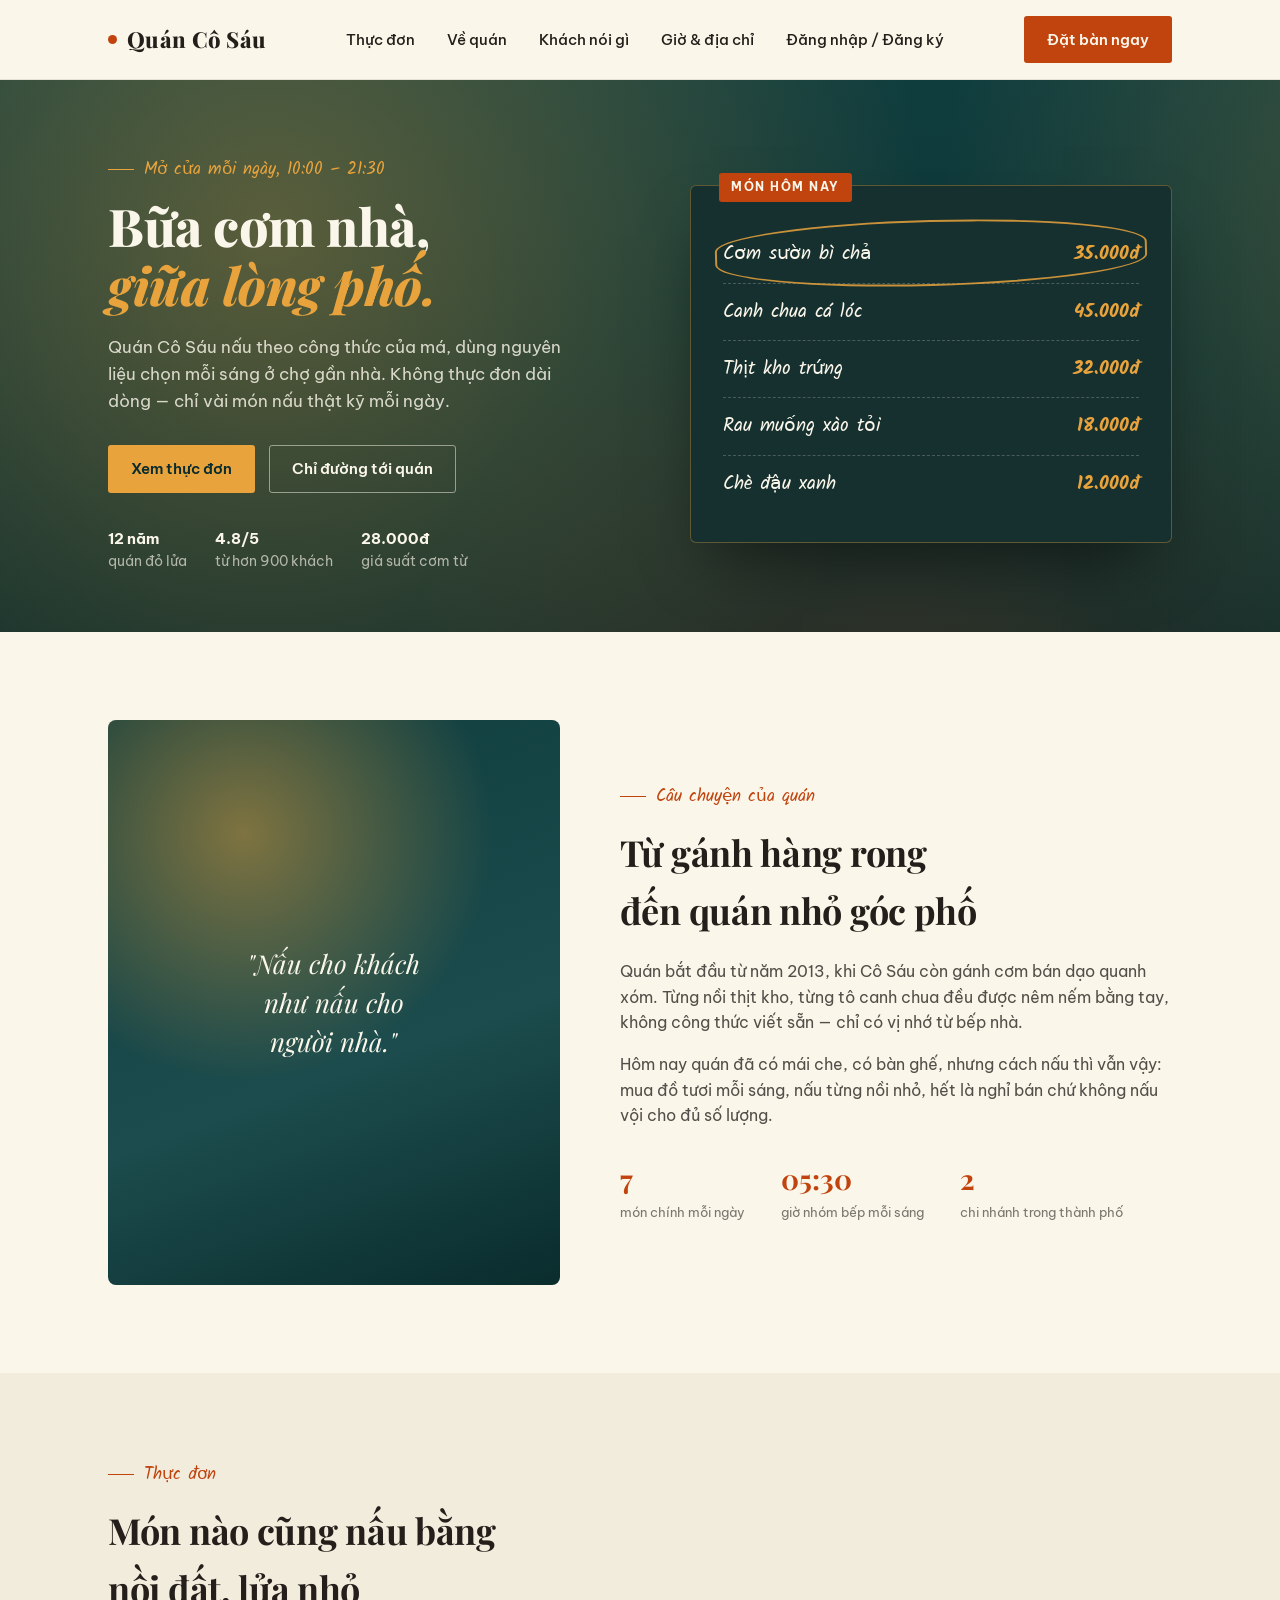
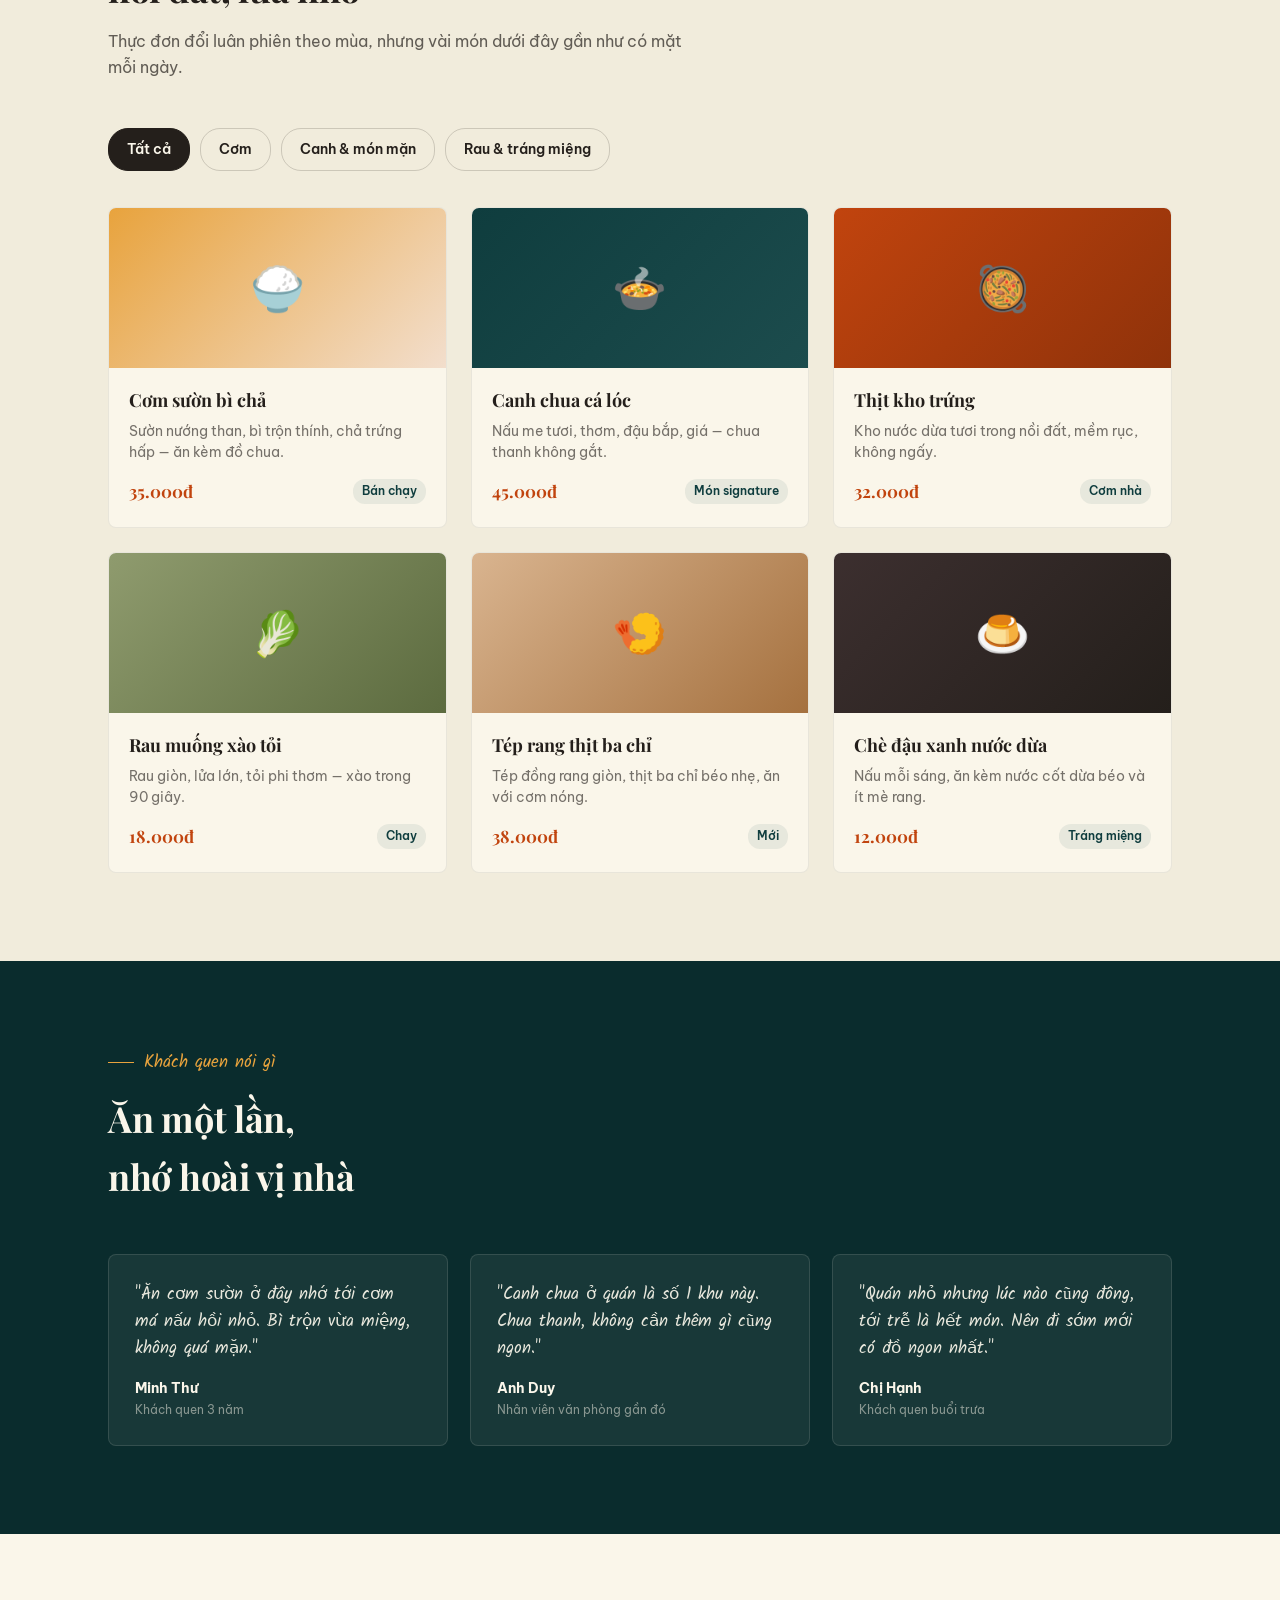
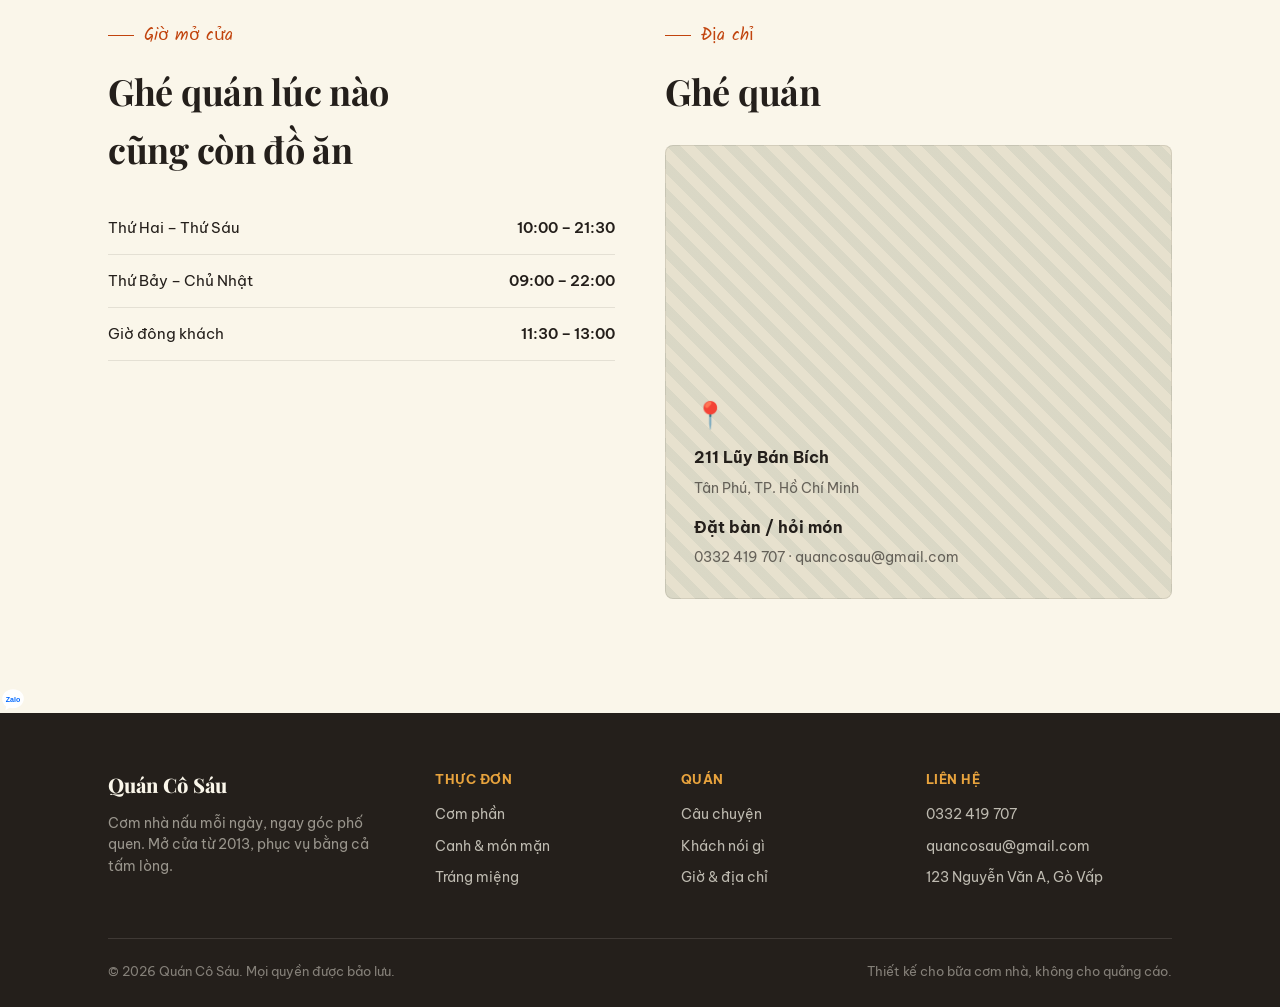
==== index.html @ fc7bc50a "Đổi số điện thoại thành liên kết Zalo" ====
<!DOCTYPE html>
<html lang="vi">
<head>
<meta charset="UTF-8">
<meta name="viewport" content="width=device-width, initial-scale=1.0">
<title>Quán Cô Sáu — Cơm nhà giữa lòng phố</title>
<link rel="preconnect" href="https://fonts.googleapis.com">
<link href="https://fonts.googleapis.com/css2?family=Be+Vietnam+Pro:wght@400;500;600;700&family=Playfair+Display:ital,wght@0,600;0,700;0,800;1,600&family=Kalam:wght@400;700&display=swap" rel="stylesheet">
<link rel="stylesheet" href="style.css">

</head>
<body>

<header>
  <nav class="nav">
    <div class="logo"><span class="dot"></span>Quán Cô Sáu</div>
    <div class="nav-links">
      <a href="#thuc-don">Thực đơn</a>
      <a href="#ve-chung-toi">Về quán</a>
      <a href="#danh-gia">Khách nói gì</a>
      <a href="#gio-mo-cua">Giờ &amp; địa chỉ</a>
      <a href="dang-nhap.html" id="nav-auth-link">Đăng nhập / Đăng ký</a>
      <a href="#" id="nav-logout-link" style="display:none; color:rgba(36,31,27,0.55); font-weight:500;">Đăng xuất</a>
    </div>
    <a href="https://zalo.me/0332419707" target="_blank" rel="noopener" class="btn btn-primary">Đặt bàn ngay</a>
    <button class="menu-toggle" id="menu-toggle" aria-label="Mở menu">☰</button>
  </nav>
</header>

<section class="hero">
  <div class="wrap">
    <div>
      <div class="eyebrow">Mở cửa mỗi ngày, 10:00 – 21:30</div>
      <h1>Bữa cơm nhà,<br><em>giữa lòng phố.</em></h1>
      <p class="lead">Quán Cô Sáu nấu theo công thức của má, dùng nguyên liệu chọn mỗi sáng ở chợ gần nhà. Không thực đơn dài dòng — chỉ vài món nấu thật kỹ mỗi ngày.</p>
      <div class="hero-ctas">
        <a href="#thuc-don" class="btn btn-primary">Xem thực đơn</a>
        <a href="#gio-mo-cua" class="btn btn-outline">Chỉ đường tới quán</a>
      </div>
      <div class="hero-meta">
        <div><strong>12 năm</strong>quán đỏ lửa</div>
        <div><strong>4.8/5</strong>từ hơn 900 khách</div>
        <div><strong>28.000đ</strong>giá suất cơm từ</div>
      </div>
    </div>

    <div class="board">
      <ul>
        <li class="circled"><span>Cơm sườn bì chả</span><span class="price">35.000đ</span></li>
        <li><span>Canh chua cá lóc</span><span class="price">45.000đ</span></li>
        <li><span>Thịt kho trứng</span><span class="price">32.000đ</span></li>
        <li><span>Rau muống xào tỏi</span><span class="price">18.000đ</span></li>
        <li><span>Chè đậu xanh</span><span class="price">12.000đ</span></li>
      </ul>
    </div>
  </div>
</section>

<section class="about" id="ve-chung-toi">
  <div class="wrap">
    <div class="about-visual">
      <span>"Nấu cho khách<br>như nấu cho<br>người nhà."</span>
    </div>
    <div class="about-copy">
      <div class="section-head" style="margin-bottom:20px;">
        <div class="eyebrow">Câu chuyện của quán</div>
        <h2>Từ gánh hàng rong<br>đến quán nhỏ góc phố</h2>
      </div>
      <p>Quán bắt đầu từ năm 2013, khi Cô Sáu còn gánh cơm bán dạo quanh xóm. Từng nồi thịt kho, từng tô canh chua đều được nêm nếm bằng tay, không công thức viết sẵn — chỉ có vị nhớ từ bếp nhà.</p>
      <p>Hôm nay quán đã có mái che, có bàn ghế, nhưng cách nấu thì vẫn vậy: mua đồ tươi mỗi sáng, nấu từng nồi nhỏ, hết là nghỉ bán chứ không nấu vội cho đủ số lượng.</p>
      <div class="stat-row">
        <div><strong>7</strong>món chính mỗi ngày</div>
        <div><strong>05:30</strong>giờ nhóm bếp mỗi sáng</div>
        <div><strong>2</strong>chi nhánh trong thành phố</div>
      </div>
    </div>
  </div>
</section>

<section class="menu-section" id="thuc-don">
  <div class="wrap">
    <div class="section-head">
      <div class="eyebrow">Thực đơn</div>
      <h2>Món nào cũng nấu bằng<br>nồi đất, lửa nhỏ</h2>
      <p>Thực đơn đổi luân phiên theo mùa, nhưng vài món dưới đây gần như có mặt mỗi ngày.</p>
    </div>
    <div class="tabs">
      <span class="tab active">Tất cả</span>
      <span class="tab">Cơm</span>
      <span class="tab">Canh &amp; món mặn</span>
      <span class="tab">Rau &amp; tráng miệng</span>
    </div>
    <div class="dish-grid">
      <div class="dish-card">
        <div class="dish-img c1">🍚</div>
        <div class="dish-body">
          <h3>Cơm sườn bì chả</h3>
          <p>Sườn nướng than, bì trộn thính, chả trứng hấp — ăn kèm đồ chua.</p>
          <div class="dish-foot"><span class="price">35.000đ</span><span class="tag">Bán chạy</span></div>
        </div>
      </div>
      <div class="dish-card">
        <div class="dish-img c2">🍲</div>
        <div class="dish-body">
          <h3>Canh chua cá lóc</h3>
          <p>Nấu me tươi, thơm, đậu bắp, giá — chua thanh không gắt.</p>
          <div class="dish-foot"><span class="price">45.000đ</span><span class="tag">Món signature</span></div>
        </div>
      </div>
      <div class="dish-card">
        <div class="dish-img c3">🥘</div>
        <div class="dish-body">
          <h3>Thịt kho trứng</h3>
          <p>Kho nước dừa tươi trong nồi đất, mềm rục, không ngấy.</p>
          <div class="dish-foot"><span class="price">32.000đ</span><span class="tag">Cơm nhà</span></div>
        </div>
      </div>
      <div class="dish-card">
        <div class="dish-img c4">🥬</div>
        <div class="dish-body">
          <h3>Rau muống xào tỏi</h3>
          <p>Rau giòn, lửa lớn, tỏi phi thơm — xào trong 90 giây.</p>
          <div class="dish-foot"><span class="price">18.000đ</span><span class="tag">Chay</span></div>
        </div>
      </div>
      <div class="dish-card">
        <div class="dish-img c5">🍤</div>
        <div class="dish-body">
          <h3>Tép rang thịt ba chỉ</h3>
          <p>Tép đồng rang giòn, thịt ba chỉ béo nhẹ, ăn với cơm nóng.</p>
          <div class="dish-foot"><span class="price">38.000đ</span><span class="tag">Mới</span></div>
        </div>
      </div>
      <div class="dish-card">
        <div class="dish-img c6">🍮</div>
        <div class="dish-body">
          <h3>Chè đậu xanh nước dừa</h3>
          <p>Nấu mỗi sáng, ăn kèm nước cốt dừa béo và ít mè rang.</p>
          <div class="dish-foot"><span class="price">12.000đ</span><span class="tag">Tráng miệng</span></div>
        </div>
      </div>
    </div>
  </div>
</section>

<section class="testi" id="danh-gia">
  <div class="wrap">
    <div class="section-head">
      <div class="eyebrow">Khách quen nói gì</div>
      <h2>Ăn một lần,<br>nhớ hoài vị nhà</h2>
    </div>
    <div class="testi-grid">
      <div class="testi-card">
        <p class="quote">"Ăn cơm sườn ở đây nhớ tới cơm má nấu hồi nhỏ. Bì trộn vừa miệng, không quá mặn."</p>
        <div class="testi-name">Minh Thư</div>
        <div class="testi-role">Khách quen 3 năm</div>
      </div>
      <div class="testi-card">
        <p class="quote">"Canh chua ở quán là số 1 khu này. Chua thanh, không cần thêm gì cũng ngon."</p>
        <div class="testi-name">Anh Duy</div>
        <div class="testi-role">Nhân viên văn phòng gần đó</div>
      </div>
      <div class="testi-card">
        <p class="quote">"Quán nhỏ nhưng lúc nào cũng đông, tới trễ là hết món. Nên đi sớm mới có đồ ngon nhất."</p>
        <div class="testi-name">Chị Hạnh</div>
        <div class="testi-role">Khách quen buổi trưa</div>
      </div>
    </div>
  </div>
</section>

<section class="hours" id="gio-mo-cua">
  <div class="wrap">
    <div>
      <div class="section-head" style="margin-bottom:24px;">
        <div class="eyebrow">Giờ mở cửa</div>
        <h2>Ghé quán lúc nào<br>cũng còn đồ ăn</h2>
      </div>
      <ul class="hours-list">
        <li><span>Thứ Hai – Thứ Sáu</span><strong>10:00 – 21:30</strong></li>
        <li><span>Thứ Bảy – Chủ Nhật</span><strong>09:00 – 22:00</strong></li>
        <li><span>Giờ đông khách</span><strong>11:30 – 13:00</strong></li>
      </ul>
    </div>
    <div>
      <div class="section-head" style="margin-bottom:24px;">
        <div class="eyebrow">Địa chỉ</div>
        <h2>Ghé quán</h2>
      </div>
      <div class="map-box map-embed">
        <iframe
          src="https://www.google.com/maps?q=211%20L%C5%A9y%20B%C3%A1n%20B%C3%ADch%2C%20T%C3%A2n%20Ph%C3%BA%2C%20TP.HCM&output=embed"
          width="100%" height="220" style="border:0; border-radius:8px 8px 0 0;"
          allowfullscreen="" loading="lazy" referrerpolicy="no-referrer-when-downgrade"
          title="Bản đồ vị trí quán"></iframe>
        <div class="map-info">
          <div class="pin">📍</div>
          <strong>211 Lũy Bán Bích</strong>
          <span>Tân Phú, TP. Hồ Chí Minh</span>
          <br>
          <strong style="margin-top:14px;">Đặt bàn / hỏi món</strong>
          <span><a href="https://zalo.me/0332419707" target="_blank" rel="noopener" style="color:inherit;">0332 419 707</a> · quancosau@gmail.com</span>
        </div>
      </div>
    </div>
  </div>
</section>

<!-- Nút liên hệ nhanh qua Zalo -->
<a href="https://zalo.me/0332419707" target="_blank" rel="noopener" class="zalo-float" aria-label="Nhắn tin qua Zalo">
  <svg viewBox="0 0 48 48" width="26" height="26" fill="none" xmlns="http://www.w3.org/2000/svg">
    <path d="M24 4C12.95 4 4 12.06 4 22c0 5.6 2.87 10.6 7.36 13.9-.24 1.9-1 4.9-1.3 6.1-.06.24.2.44.42.32 2.3-1.24 5.7-3.24 7.06-4.08 2.05.5 4.2.76 6.46.76 11.05 0 20-8.06 20-18S35.05 4 24 4z" fill="#ffffff"/>
    <text x="24" y="27" font-family="Arial, sans-serif" font-size="13" font-weight="700" fill="#0068FF" text-anchor="middle">Zalo</text>
  </svg>
</a>

<footer>
  <div class="wrap">
    <div class="foot-grid">
      <div>
        <div class="foot-logo">Quán Cô Sáu</div>
        <p>Cơm nhà nấu mỗi ngày, ngay góc phố quen. Mở cửa từ 2013, phục vụ bằng cả tấm lòng.</p>
      </div>
      <div class="foot-col">
        <h4>Thực đơn</h4>
        <a href="#thuc-don">Cơm phần</a>
        <a href="#thuc-don">Canh &amp; món mặn</a>
        <a href="#thuc-don">Tráng miệng</a>
      </div>
      <div class="foot-col">
        <h4>Quán</h4>
        <a href="#ve-chung-toi">Câu chuyện</a>
        <a href="#danh-gia">Khách nói gì</a>
        <a href="#gio-mo-cua">Giờ &amp; địa chỉ</a>
      </div>
      <div class="foot-col">
        <h4>Liên hệ</h4>
        <a href="https://zalo.me/0332419707" target="_blank" rel="noopener">0332 419 707</a>
        <a href="mailto:quancosau@gmail.com">quancosau@gmail.com</a>
        <a href="#">123 Nguyễn Văn A, Gò Vấp</a>
      </div>
    </div>
    <div class="foot-bottom">
      <span>© 2026 Quán Cô Sáu. Mọi quyền được bảo lưu.</span>
      <span>Thiết kế cho bữa cơm nhà, không cho quảng cáo.</span>
    </div>
  </div>
</footer>

<script>
  // Nếu đã "đăng nhập" (lưu tạm trong trình duyệt), hiện tên tài khoản + dòng đăng xuất riêng
  (function(){
    const authLink = document.getElementById('nav-auth-link');
    const logoutLink = document.getElementById('nav-logout-link');
    if(!authLink || !logoutLink) return;
    const saved = localStorage.getItem('quanCoSauUser');
    if(saved){
      try{
        const user = JSON.parse(saved);
        if(user && user.name){
          authLink.textContent = 'Xin chào, ' + user.name;
          authLink.removeAttribute('href');
          authLink.style.color = 'var(--chili)';
          authLink.style.fontWeight = '700';
          authLink.style.cursor = 'default';

          logoutLink.style.display = 'inline';
          logoutLink.addEventListener('click', function(e){
            e.preventDefault();
            localStorage.removeItem('quanCoSauUser');
            window.location.reload();
          });
        }
      }catch(err){}
    }
  })();

  // ---------- Hiệu ứng xuất hiện mượt khi cuộn trang ----------
  (function(){
    const targets = document.querySelectorAll(
      '.section-head, .dish-card, .testi-card, .about-visual, .about-copy, .board, .map-box, .hours-list, .stat-row'
    );
    targets.forEach(el => el.classList.add('reveal'));

    const observer = new IntersectionObserver((entries)=>{
      entries.forEach(entry=>{
        if(entry.isIntersecting){
          entry.target.classList.add('is-visible');
          observer.unobserve(entry.target);
        }
      });
    }, { threshold: 0.15, rootMargin: '0px 0px -40px 0px' });

    targets.forEach(el => observer.observe(el));
  })();

  // ---------- Thanh menu đổ bóng khi cuộn ----------
  (function(){
    const header = document.querySelector('header');
    if(!header) return;
    function onScroll(){
      header.classList.toggle('scrolled', window.scrollY > 8);
    }
    window.addEventListener('scroll', onScroll, { passive:true });
    onScroll();
  })();

  // ---------- Nút menu (hamburger) trên điện thoại ----------
  (function(){
    const toggleBtn = document.getElementById('menu-toggle');
    const navLinks = document.querySelector('.nav-links');
    if(!toggleBtn || !navLinks) return;
    toggleBtn.addEventListener('click', ()=>{
      navLinks.classList.toggle('open');
    });
    // đóng menu lại khi bấm chọn 1 mục
    navLinks.querySelectorAll('a').forEach(link=>{
      link.addEventListener('click', ()=> navLinks.classList.remove('open'));
    });
  })();
</script>

</body>
</html>
---- style.css ----
:root{
    --night: #0F3D3E;
    --night-deep: #0A2C2D;
    --rice: #FAF6EA;
    --turmeric: #E8A33D;
    --chili: #C1440E;
    --charcoal: #241F1B;
    --line: rgba(250,246,234,0.18);
  }
  *{margin:0;padding:0;box-sizing:border-box;}
  html{scroll-behavior:smooth;}
  body{
    font-family:'Be Vietnam Pro', sans-serif;
    background:var(--rice);
    color:var(--charcoal);
    line-height:1.6;
  }
  h1,h2,h3,.display{
    font-family:'Playfair Display', serif;
  }
  .chalk{
    font-family:'Kalam', cursive;
  }
  img, svg{display:block;max-width:100%;}
  a{color:inherit;text-decoration:none;}
  .wrap{max-width:1120px;margin:0 auto;padding:0 28px;}

  /* ---------- Header ---------- */
  header{
    position:sticky;top:0;z-index:50;
    background:var(--rice);
    border-bottom:1px solid rgba(36,31,27,0.1);
  }
  .nav{
    display:flex;align-items:center;justify-content:space-between;
    padding:16px 28px;max-width:1120px;margin:0 auto;
  }
  .logo{
    font-family:'Playfair Display',serif;
    font-weight:800;font-size:22px;letter-spacing:0.3px;
    display:flex;align-items:center;gap:10px;
  }
  .logo .dot{width:9px;height:9px;border-radius:50%;background:var(--chili);display:inline-block;}
  .nav-links{display:flex;gap:32px;font-size:15px;font-weight:500;}
  .nav-links a{position:relative;padding:4px 0;}
  .nav-links a:after{
    content:"";position:absolute;left:0;bottom:-2px;width:0;height:2px;
    background:var(--chili);transition:width .25s ease;
  }
  .nav-links a:hover:after{width:100%;}
  .btn{
    display:inline-block;padding:11px 22px;border-radius:3px;
    font-weight:600;font-size:14.5px;border:1.5px solid transparent;
    cursor:pointer;transition:transform .15s ease, background .2s ease;
  }
  .btn-primary{background:var(--chili);color:var(--rice);}
  .btn-primary:hover{transform:translateY(-1px);background:#a83a0c;}
  .btn-ghost{border-color:var(--charcoal);color:var(--charcoal);}
  .btn-ghost:hover{background:var(--charcoal);color:var(--rice);}
  .menu-toggle{display:none;background:none;border:none;font-size:26px;cursor:pointer;color:var(--charcoal);}

  /* ---------- Hero ---------- */
  .hero{
    position:relative;
    background:
      radial-gradient(circle at 15% 20%, rgba(232,163,61,0.35), transparent 40%),
      radial-gradient(circle at 85% 15%, rgba(232,163,61,0.25), transparent 35%),
      radial-gradient(circle at 50% 90%, rgba(193,68,14,0.25), transparent 45%),
      linear-gradient(180deg, var(--night) 0%, var(--night-deep) 100%);
    color:var(--rice);
    overflow:hidden;
    padding:76px 0 60px;
  }
  .hero .wrap{
    display:grid;grid-template-columns:1.05fr 0.95fr;gap:50px;align-items:center;
  }
  .eyebrow{
    font-family:'Kalam',cursive;color:var(--turmeric);font-size:17px;
    display:flex;align-items:center;gap:10px;margin-bottom:14px;
  }
  .eyebrow:before{content:"";width:26px;height:1px;background:var(--turmeric);display:inline-block;}
  .hero h1{
    font-size:52px;font-weight:800;line-height:1.12;margin-bottom:20px;
    letter-spacing:-0.5px;
  }
  .hero h1 em{color:var(--turmeric);font-style:italic;}
  .hero p.lead{
    font-size:17px;color:rgba(250,246,234,0.82);max-width:460px;margin-bottom:30px;
  }
  .hero-ctas{display:flex;gap:14px;margin-bottom:34px;flex-wrap:wrap;}
  .hero-ctas .btn-primary{background:var(--turmeric);color:var(--night-deep);}
  .hero-ctas .btn-primary:hover{background:#f0b558;}
  .hero-ctas .btn-outline{
    border:1.5px solid rgba(250,246,234,0.5);color:var(--rice);
  }
  .hero-ctas .btn-outline:hover{background:rgba(250,246,234,0.1);}
  .hero-meta{display:flex;gap:28px;font-size:13.5px;color:rgba(250,246,234,0.65);}
  .hero-meta strong{display:block;color:var(--rice);font-size:15px;font-weight:700;}

  /* chalkboard menu card */
  .board{
    background:#16302f;
    border:1px solid rgba(232,163,61,0.35);
    border-radius:6px;
    padding:30px 32px;
    position:relative;
    box-shadow:0 30px 60px -20px rgba(0,0,0,0.5);
  }
  .board:before{
    content:"MÓN HÔM NAY";
    position:absolute;top:-13px;left:28px;
    background:var(--chili);color:var(--rice);
    font-size:11.5px;font-weight:700;letter-spacing:1.5px;
    padding:5px 12px;border-radius:3px;
  }
  .board ul{list-style:none;margin-top:10px;}
  .board li{
    display:flex;justify-content:space-between;align-items:baseline;
    padding:13px 0;border-bottom:1px dashed rgba(250,246,234,0.22);
    font-family:'Kalam',cursive;font-size:19px;color:var(--rice);
  }
  .board li:last-child{border-bottom:none;}
  .board li span.price{color:var(--turmeric);font-weight:700;white-space:nowrap;margin-left:12px;}
  .board .circled{position:relative;}
  .board .circled:after{
    content:"";position:absolute;left:-8px;right:-8px;top:-6px;bottom:-4px;
    border:2px solid var(--turmeric);border-radius:50%/40%;
    transform:rotate(-1.5deg);pointer-events:none;opacity:0.85;
  }

  /* ---------- Section shell ---------- */
  section{padding:88px 0;}
  .section-head{max-width:600px;margin-bottom:48px;}
  .section-head .eyebrow{color:var(--chili);}
  .section-head .eyebrow:before{background:var(--chili);}
  .section-head h2{font-size:36px;font-weight:700;letter-spacing:-0.3px;}
  .section-head p{color:rgba(36,31,27,0.7);margin-top:12px;font-size:16px;}

  /* ---------- About ---------- */
  .about{background:var(--rice);}
  .about .wrap{display:grid;grid-template-columns:0.9fr 1.1fr;gap:60px;align-items:center;}
  .about-visual{
    aspect-ratio:4/5;border-radius:8px;
    background:
      radial-gradient(circle at 30% 20%, rgba(232,163,61,0.5), transparent 45%),
      linear-gradient(160deg, var(--night) 0%, #1c4c4d 60%, var(--night-deep) 100%);
    display:flex;align-items:center;justify-content:center;position:relative;overflow:hidden;
  }
  .about-visual span{
    font-family:'Playfair Display',serif;font-style:italic;font-size:26px;color:var(--rice);
    text-align:center;padding:40px;line-height:1.5;
  }
  .about-copy p{margin-bottom:16px;color:rgba(36,31,27,0.78);font-size:16px;}
  .stat-row{display:flex;gap:36px;margin-top:28px;}
  .stat-row div strong{display:block;font-family:'Playfair Display',serif;font-size:28px;color:var(--chili);}
  .stat-row div{font-size:13px;color:rgba(36,31,27,0.6);}

  /* ---------- Menu grid ---------- */
  .menu-section{background:#F1ECDC;}
  .tabs{display:flex;gap:10px;margin-bottom:36px;flex-wrap:wrap;}
  .tab{
    padding:9px 18px;border-radius:20px;font-size:14px;font-weight:600;
    border:1.5px solid rgba(36,31,27,0.18);cursor:default;
  }
  .tab.active{background:var(--charcoal);color:var(--rice);border-color:var(--charcoal);}
  .dish-grid{display:grid;grid-template-columns:repeat(3,1fr);gap:24px;}
  .dish-card{
    background:var(--rice);border-radius:8px;overflow:hidden;
    border:1px solid rgba(36,31,27,0.08);
    transition:transform .2s ease, box-shadow .2s ease;
  }
  .dish-card:hover{transform:translateY(-4px);box-shadow:0 18px 34px -18px rgba(36,31,27,0.35);}
  .dish-img{
    height:160px;display:flex;align-items:center;justify-content:center;
    font-size:44px;
  }
  .dish-img.c1{background:linear-gradient(135deg,#E8A33D,#c1440e22);}
  .dish-img.c2{background:linear-gradient(135deg,#0F3D3E,#1c4c4d);}
  .dish-img.c3{background:linear-gradient(135deg,#C1440E,#8f320a);}
  .dish-img.c4{background:linear-gradient(135deg,#8f9b6e,#5c6b3f);}
  .dish-img.c5{background:linear-gradient(135deg,#D9B48F,#a5713f);}
  .dish-img.c6{background:linear-gradient(135deg,#3c2f2f,#241f1b);}
  .dish-body{padding:18px 20px 22px;}
  .dish-body h3{font-size:18px;font-weight:700;margin-bottom:6px;}
  .dish-body p{font-size:13.5px;color:rgba(36,31,27,0.62);margin-bottom:14px;}
  .dish-foot{display:flex;justify-content:space-between;align-items:center;}
  .dish-foot .price{font-weight:700;color:var(--chili);font-family:'Playfair Display',serif;font-size:17px;}
  .dish-foot .tag{font-size:11.5px;padding:3px 9px;border-radius:12px;background:rgba(15,61,62,0.08);color:var(--night);font-weight:600;}

  /* ---------- Testimonials ---------- */
  .testi{background:var(--night-deep);color:var(--rice);}
  .testi .section-head h2{color:var(--rice);}
  .testi .section-head p{color:rgba(250,246,234,0.6);}
  .testi .section-head .eyebrow{color:var(--turmeric);}
  .testi .section-head .eyebrow:before{background:var(--turmeric);}
  .testi-grid{display:grid;grid-template-columns:repeat(3,1fr);gap:22px;}
  .testi-card{
    background:rgba(250,246,234,0.06);border:1px solid rgba(250,246,234,0.12);
    border-radius:8px;padding:26px;
  }
  .testi-card p.quote{font-family:'Kalam',cursive;font-size:17px;margin-bottom:16px;color:rgba(250,246,234,0.92);}
  .testi-name{font-size:13.5px;font-weight:700;}
  .testi-role{font-size:12px;color:rgba(250,246,234,0.5);}

  /* ---------- Hours & Location ---------- */
  .hours{background:var(--rice);}
  .hours .wrap{display:grid;grid-template-columns:1fr 1fr;gap:50px;}
  .hours-list{list-style:none;}
  .hours-list li{
    display:flex;justify-content:space-between;padding:14px 0;
    border-bottom:1px solid rgba(36,31,27,0.1);font-size:15px;
  }
  .hours-list li strong{font-weight:600;}
  .map-box{
    border-radius:8px;background:
      repeating-linear-gradient(45deg, rgba(15,61,62,0.06), rgba(15,61,62,0.06) 10px, transparent 10px, transparent 20px),
      #E7E1CE;
    min-height:260px;display:flex;flex-direction:column;justify-content:center;align-items:flex-start;
    padding:28px;border:1px solid rgba(36,31,27,0.1);
  }
  .map-box .pin{font-size:26px;margin-bottom:10px;}
  .map-box strong{font-size:16px;display:block;margin-bottom:4px;}
  .map-box span{font-size:13.5px;color:rgba(36,31,27,0.65);}

  /* ---------- Footer ---------- */
  footer{background:var(--charcoal);color:rgba(250,246,234,0.75);padding:56px 0 26px;}
  .foot-grid{display:grid;grid-template-columns:1.4fr 1fr 1fr 1.2fr;gap:40px;margin-bottom:40px;}
  .foot-logo{font-family:'Playfair Display',serif;font-weight:800;font-size:20px;color:var(--rice);margin-bottom:12px;}
  .foot-grid p{font-size:13.5px;color:rgba(250,246,234,0.55);}
  .foot-col h4{font-size:13px;letter-spacing:0.5px;color:var(--turmeric);margin-bottom:14px;text-transform:uppercase;}
  .foot-col a{display:block;font-size:14px;margin-bottom:9px;color:rgba(250,246,234,0.72);}
  .foot-col a:hover{color:var(--rice);}
  .foot-bottom{
    border-top:1px solid rgba(250,246,234,0.12);padding-top:22px;
    display:flex;justify-content:space-between;font-size:12.5px;color:rgba(250,246,234,0.45);
    flex-wrap:wrap;gap:10px;
  }

  @media(max-width:860px){
    .nav-links{
      position:absolute;top:100%;left:0;right:0;
      display:none;
      flex-direction:column;
      gap:0;
      background:var(--rice);
      border-top:1px solid rgba(36,31,27,0.1);
      box-shadow:0 12px 24px -12px rgba(36,31,27,0.25);
      padding:8px 28px 18px;
    }
    .nav-links.open{display:flex;}
    .nav-links a{padding:12px 0;border-bottom:1px solid rgba(36,31,27,0.08);}
    .nav-links a:last-child{border-bottom:none;}
    .nav{position:relative;flex-wrap:wrap;}
    .menu-toggle{display:block;}
    .nav .btn-primary{display:none;}
    .hero .wrap{grid-template-columns:1fr;}
    .about .wrap{grid-template-columns:1fr;}
    .hours .wrap{grid-template-columns:1fr;}
    .dish-grid{grid-template-columns:repeat(2,1fr);}
    .testi-grid{grid-template-columns:1fr;}
    .foot-grid{grid-template-columns:1fr 1fr;}
    .hero h1{font-size:38px;}
  }
  @media(max-width:520px){
    .dish-grid{grid-template-columns:1fr;}
    .foot-grid{grid-template-columns:1fr;}
    .hero-meta{flex-direction:column;gap:12px;}
  }

  @media (prefers-reduced-motion: reduce){
    *{transition:none !important; animation:none !important;}
  }

  /* ---------- Hiệu ứng cuộn trang: xuất hiện mượt ---------- */
  .reveal{
    opacity:0;
    transform:translateY(28px);
    transition:opacity .75s cubic-bezier(.2,.65,.3,1), transform .75s cubic-bezier(.2,.65,.3,1);
  }
  .reveal.is-visible{
    opacity:1;
    transform:translateY(0);
  }
  /* so le thời gian xuất hiện cho các thẻ trong lưới */
  .dish-grid .reveal:nth-child(2){transition-delay:.08s;}
  .dish-grid .reveal:nth-child(3){transition-delay:.16s;}
  .dish-grid .reveal:nth-child(4){transition-delay:.24s;}
  .dish-grid .reveal:nth-child(5){transition-delay:.32s;}
  .dish-grid .reveal:nth-child(6){transition-delay:.4s;}
  .testi-grid .reveal:nth-child(2){transition-delay:.1s;}
  .testi-grid .reveal:nth-child(3){transition-delay:.2s;}

  /* ---------- Thanh menu đổ bóng khi cuộn ---------- */
  header{transition:box-shadow .3s ease, background .3s ease;}
  header.scrolled{
    box-shadow:0 8px 24px -12px rgba(36,31,27,0.25);
  }

  /* ---------- Hover mượt hơn cho thẻ đánh giá ---------- */
  .testi-card{transition:transform .25s ease, background .25s ease, border-color .25s ease;}
  .testi-card:hover{
    transform:translateY(-4px);
    background:rgba(250,246,234,0.1);
    border-color:rgba(232,163,61,0.35);
  }

  /* ---------- Thở nhẹ ánh sáng đèn lồng trong hero ---------- */
  .hero{
    background-size:140% 140%, 140% 140%, 140% 140%, 100% 100%;
    animation:heroGlow 10s ease-in-out infinite;
  }
  @keyframes heroGlow{
    0%,100%{background-position:0% 0%, 100% 0%, 50% 100%, 0 0;}
    50%{background-position:8% 8%, 92% 8%, 50% 92%, 0 0;}
  }

  /* ---------- Nút bấm hơi lún khi bấm, cảm giác thật hơn ---------- */
  .btn:active{transform:scale(0.97);}
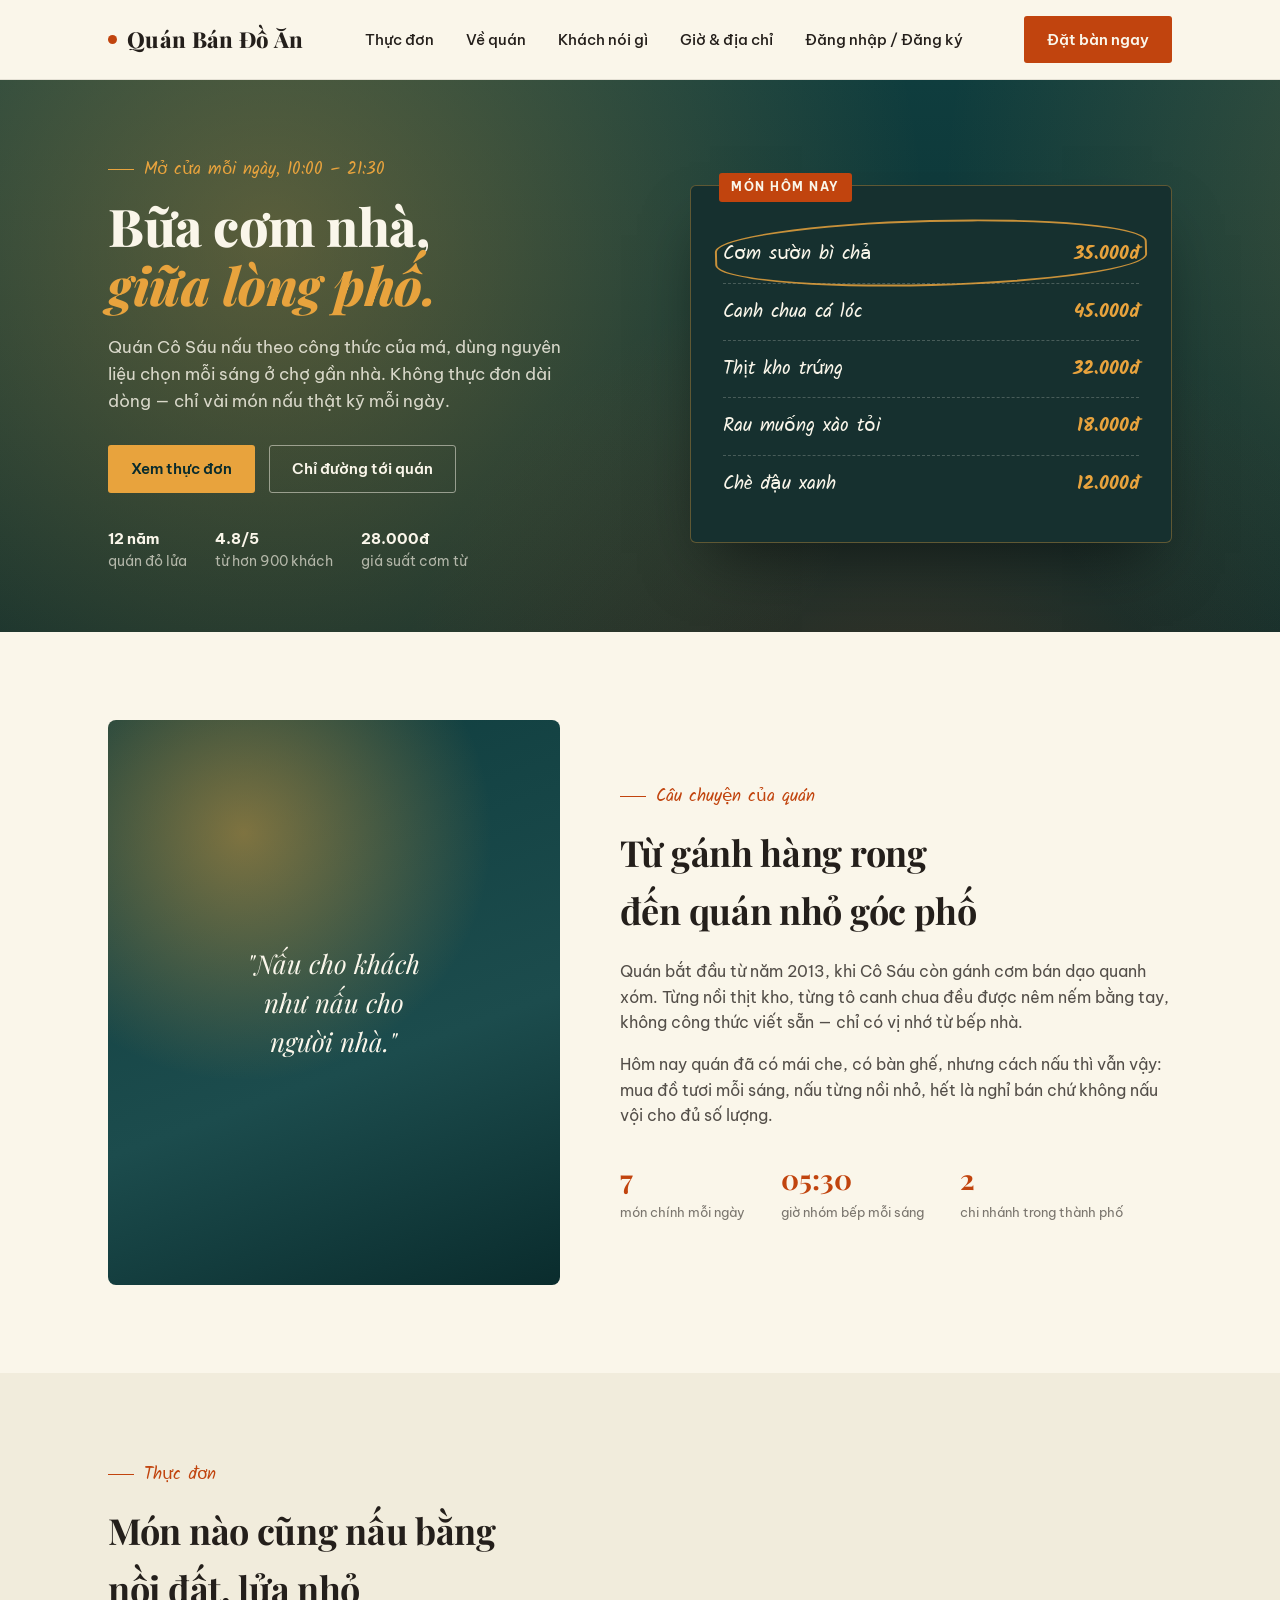
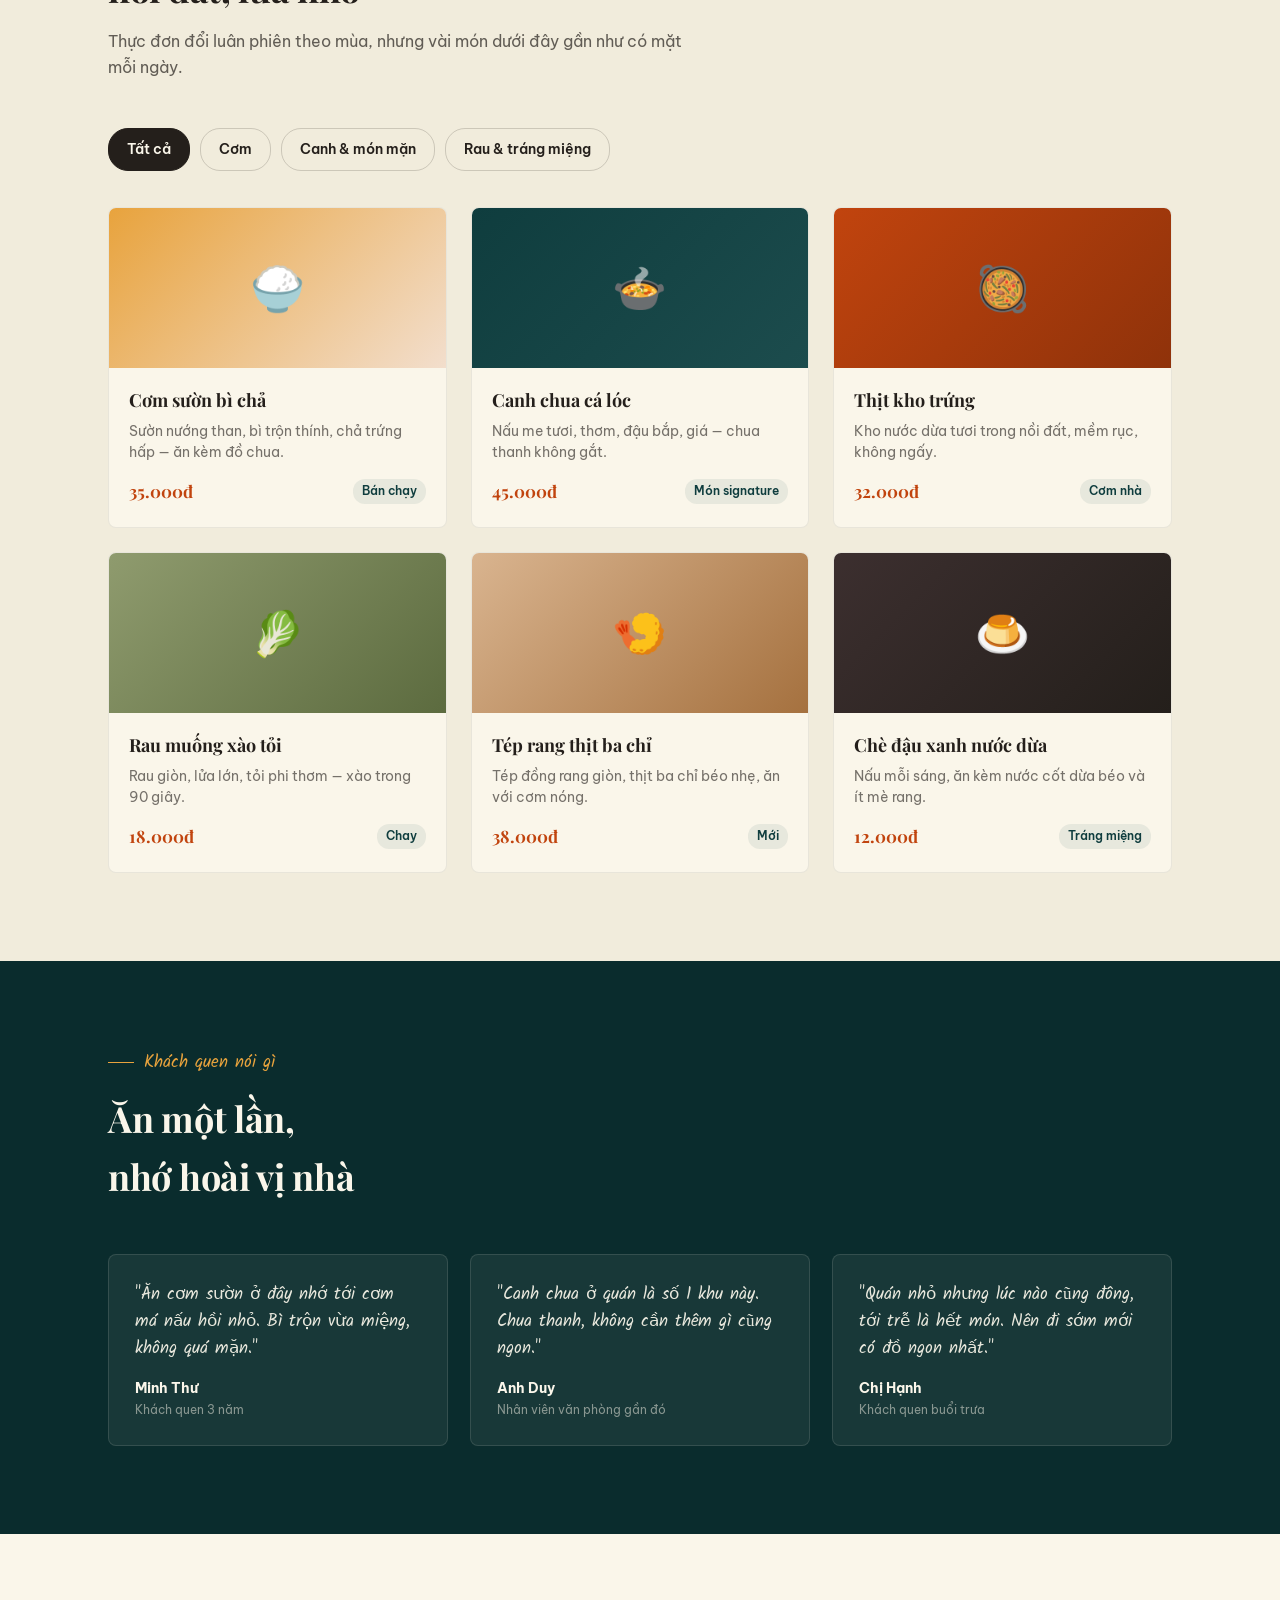
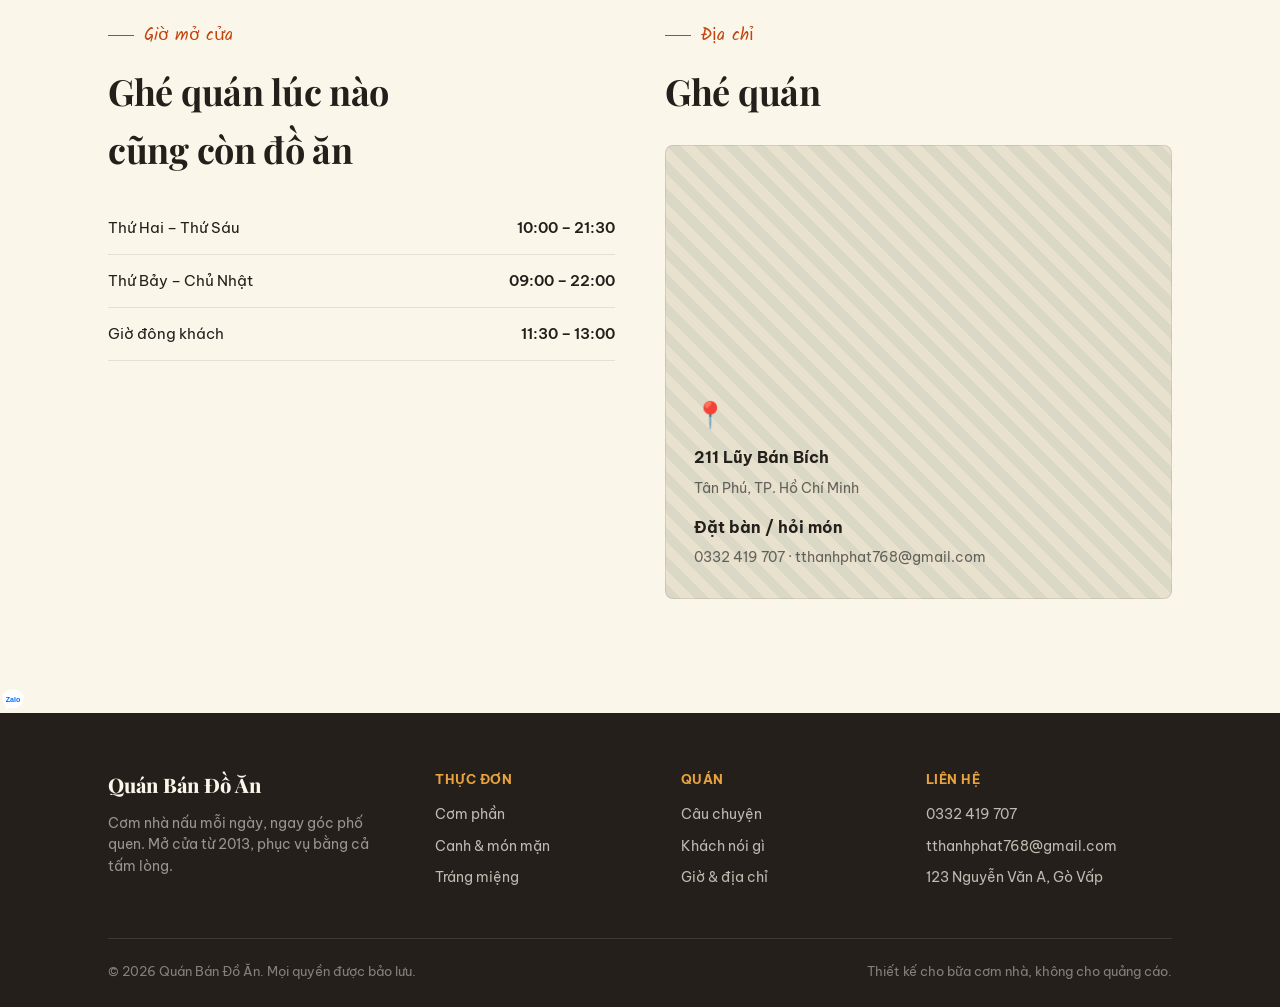
==== commit c94c18bd: "Đổi số điện thoại thành liên kết Zalo" ====
--- a/index.html
+++ b/index.html
@@ -3,7 +3,7 @@
 <head>
 <meta charset="UTF-8">
 <meta name="viewport" content="width=device-width, initial-scale=1.0">
-<title>Quán Cô Sáu — Cơm nhà giữa lòng phố</title>
+<title>Quán Bán Đồ Ăn — Cơm nhà giữa lòng phố</title>
 <link rel="preconnect" href="https://fonts.googleapis.com">
 <link href="https://fonts.googleapis.com/css2?family=Be+Vietnam+Pro:wght@400;500;600;700&family=Playfair+Display:ital,wght@0,600;0,700;0,800;1,600&family=Kalam:wght@400;700&display=swap" rel="stylesheet">
 <link rel="stylesheet" href="style.css">
@@ -13,7 +13,7 @@
 
 <header>
   <nav class="nav">
-    <div class="logo"><span class="dot"></span>Quán Cô Sáu</div>
+    <div class="logo"><span class="dot"></span>Quán Bán Đồ Ăn</div>
     <div class="nav-links">
       <a href="#thuc-don">Thực đơn</a>
       <a href="#ve-chung-toi">Về quán</a>
@@ -199,7 +199,7 @@
           <span>Tân Phú, TP. Hồ Chí Minh</span>
           <br>
           <strong style="margin-top:14px;">Đặt bàn / hỏi món</strong>
-          <span><a href="https://zalo.me/0332419707" target="_blank" rel="noopener" style="color:inherit;">0332 419 707</a> · quancosau@gmail.com</span>
+          <span><a href="https://zalo.me/0332419707" target="_blank" rel="noopener" style="color:inherit;">0332 419 707</a> · tthanhphat768@gmail.com</span>
         </div>
       </div>
     </div>
@@ -218,7 +218,7 @@
   <div class="wrap">
     <div class="foot-grid">
       <div>
-        <div class="foot-logo">Quán Cô Sáu</div>
+        <div class="foot-logo">Quán Bán Đồ Ăn</div>
         <p>Cơm nhà nấu mỗi ngày, ngay góc phố quen. Mở cửa từ 2013, phục vụ bằng cả tấm lòng.</p>
       </div>
       <div class="foot-col">
@@ -236,12 +236,12 @@
       <div class="foot-col">
         <h4>Liên hệ</h4>
         <a href="https://zalo.me/0332419707" target="_blank" rel="noopener">0332 419 707</a>
-        <a href="mailto:quancosau@gmail.com">quancosau@gmail.com</a>
+        <a href="mailto:tthanhphat768@gmail.com">tthanhphat768@gmail.com</a>
         <a href="#">123 Nguyễn Văn A, Gò Vấp</a>
       </div>
     </div>
     <div class="foot-bottom">
-      <span>© 2026 Quán Cô Sáu. Mọi quyền được bảo lưu.</span>
+      <span>© 2026 Quán Bán Đồ Ăn. Mọi quyền được bảo lưu.</span>
       <span>Thiết kế cho bữa cơm nhà, không cho quảng cáo.</span>
     </div>
   </div>
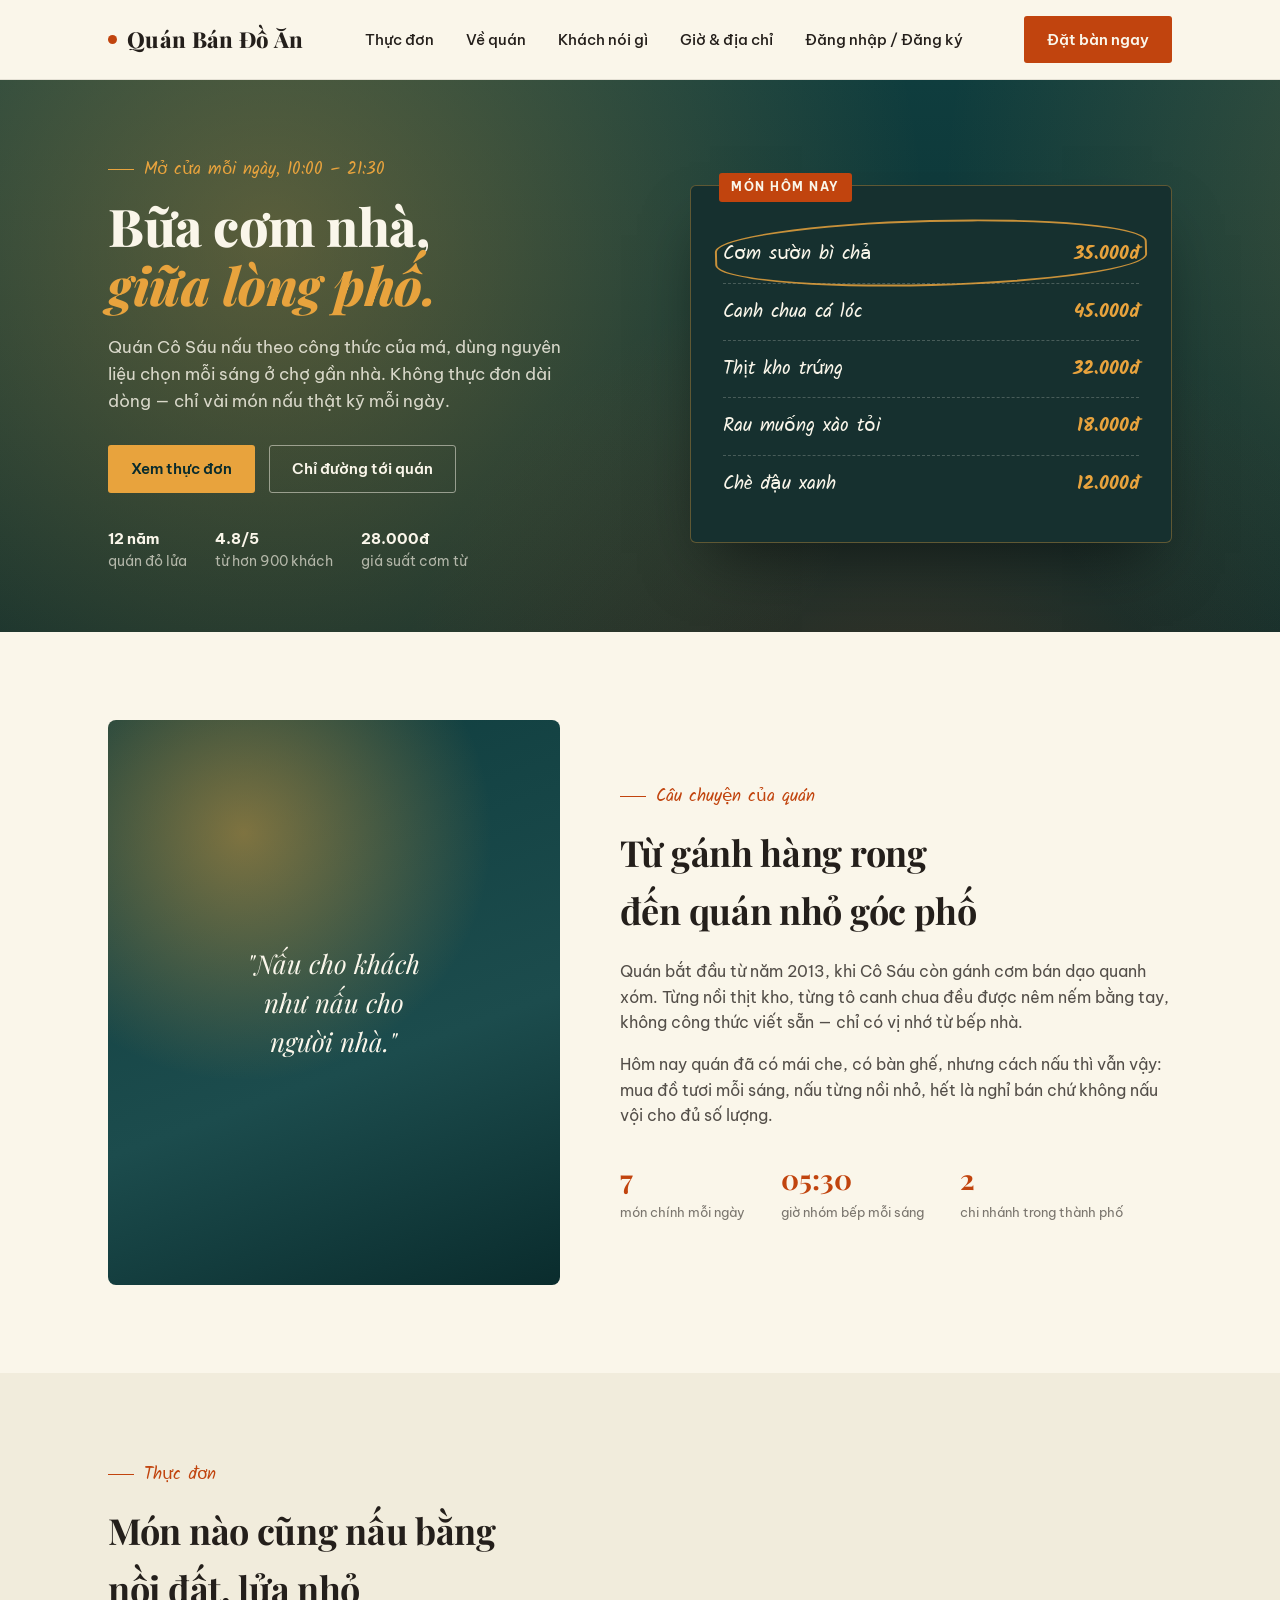
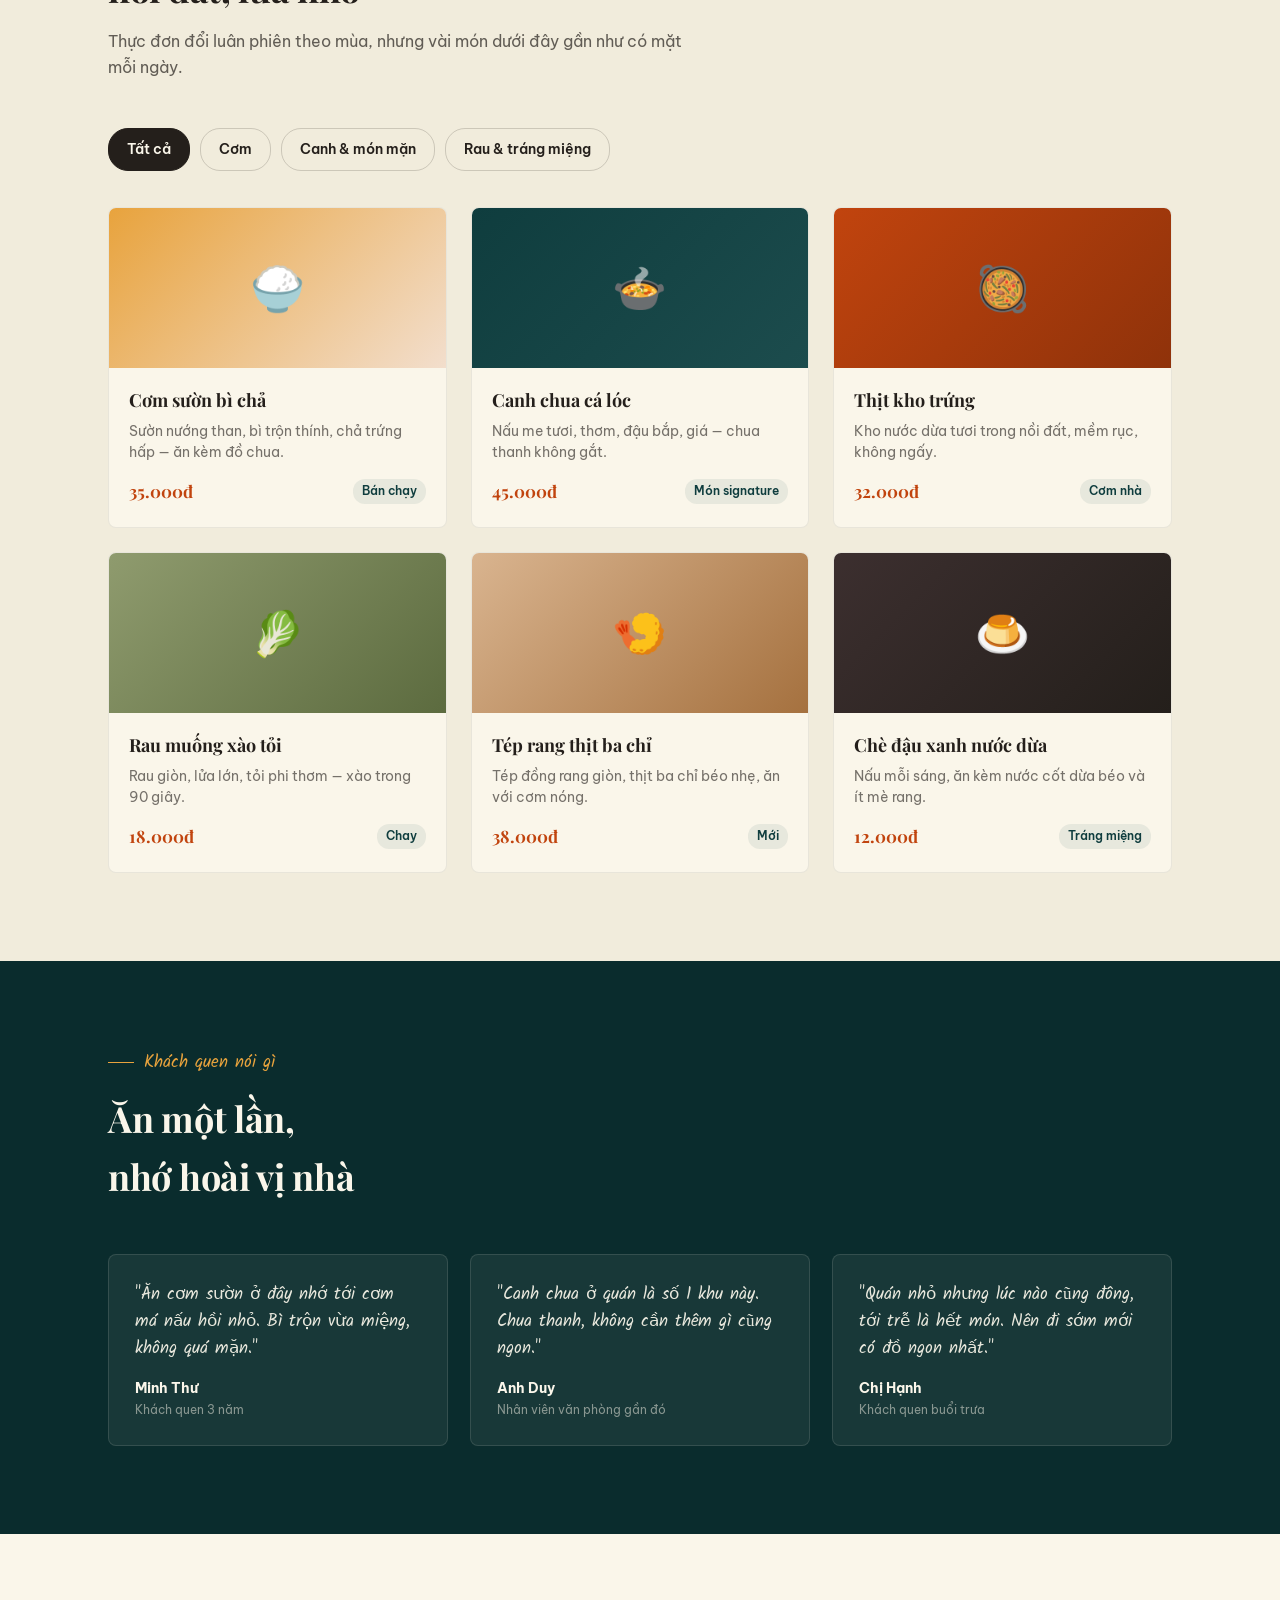
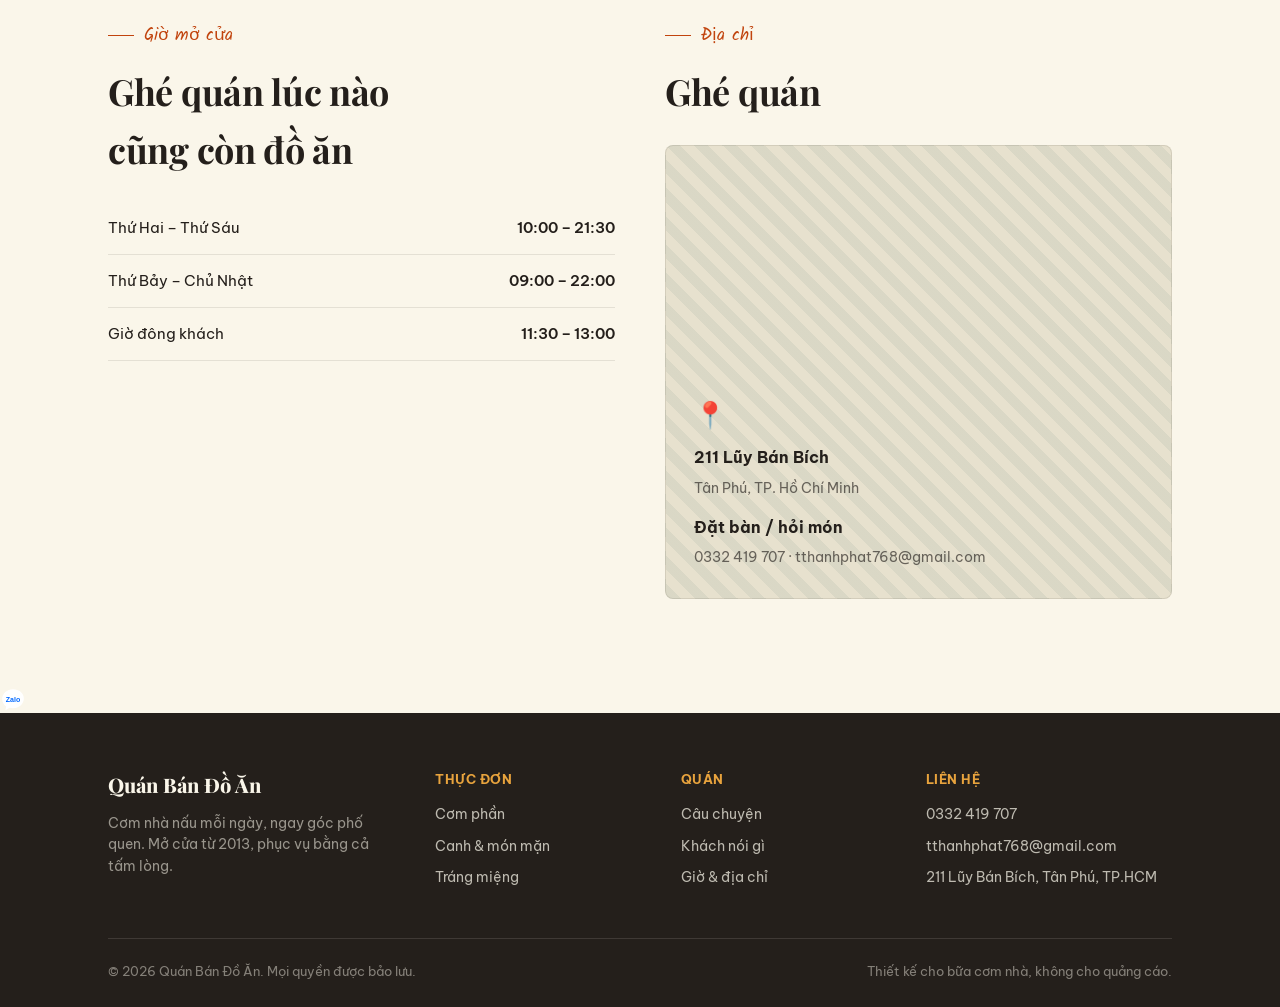
==== commit 4832e960: "Đổi số điện thoại thành liên kết Zalo" ====
--- a/index.html
+++ b/index.html
@@ -237,7 +237,7 @@
         <h4>Liên hệ</h4>
         <a href="https://zalo.me/0332419707" target="_blank" rel="noopener">0332 419 707</a>
         <a href="mailto:tthanhphat768@gmail.com">tthanhphat768@gmail.com</a>
-        <a href="#">123 Nguyễn Văn A, Gò Vấp</a>
+        <a href="https://www.google.com/maps?q=211%20L%C5%A9y%20B%C3%A1n%20B%C3%ADch%2C%20T%C3%A2n%20Ph%C3%BA%2C%20TP.HCM" target="_blank" rel="noopener">211 Lũy Bán Bích, Tân Phú, TP.HCM</a>
       </div>
     </div>
     <div class="foot-bottom">
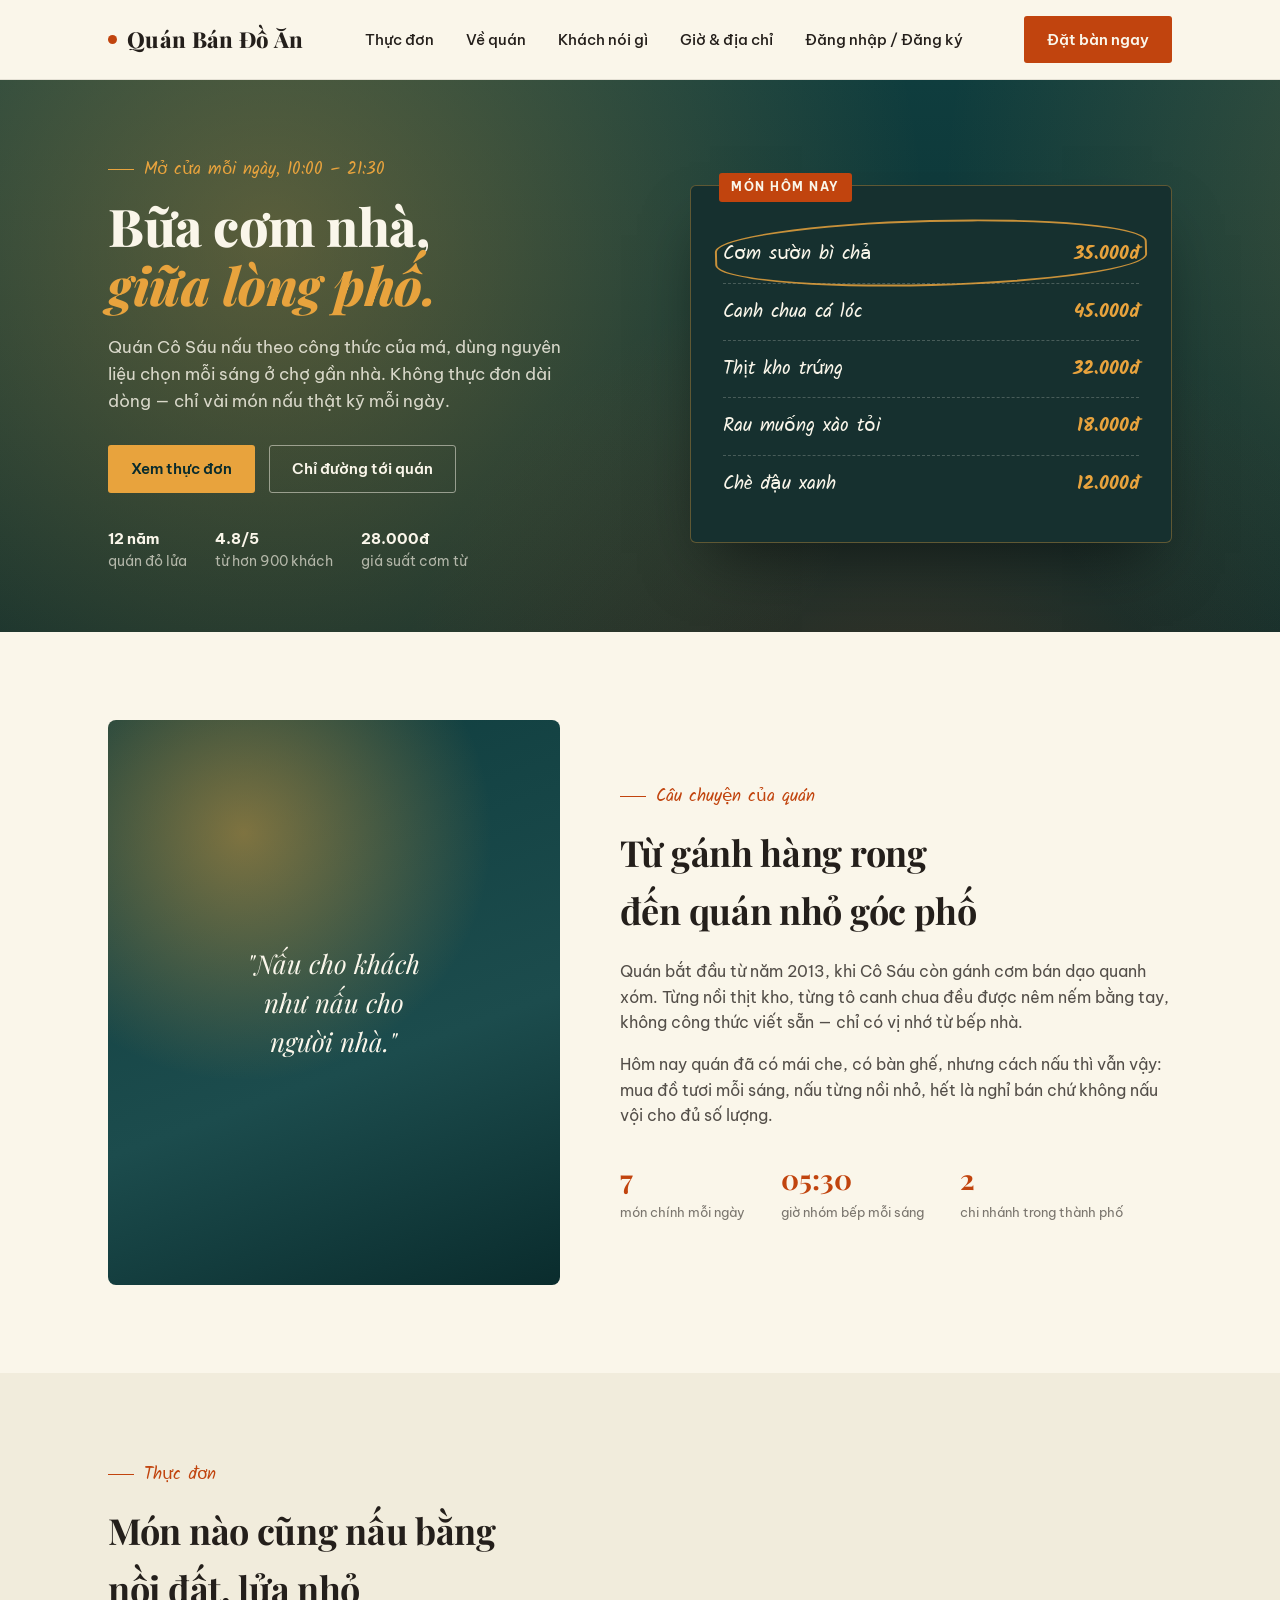
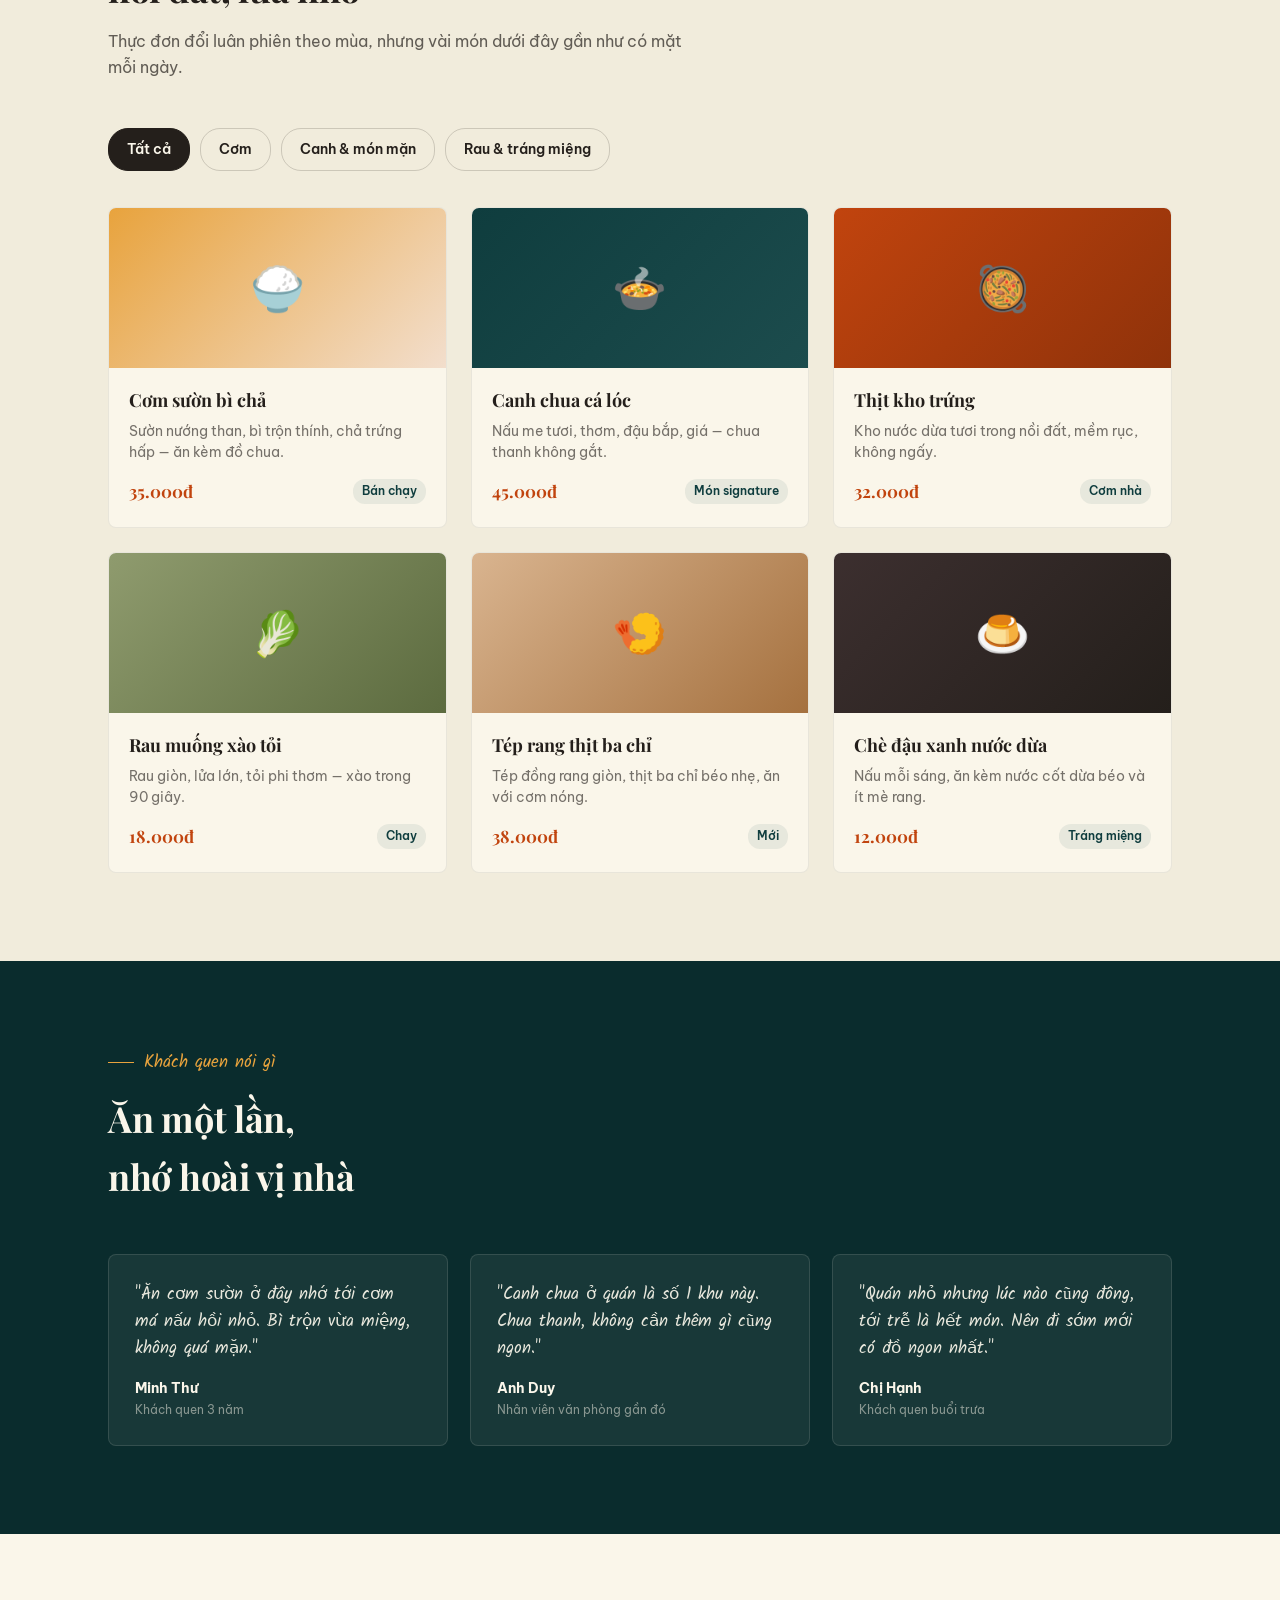
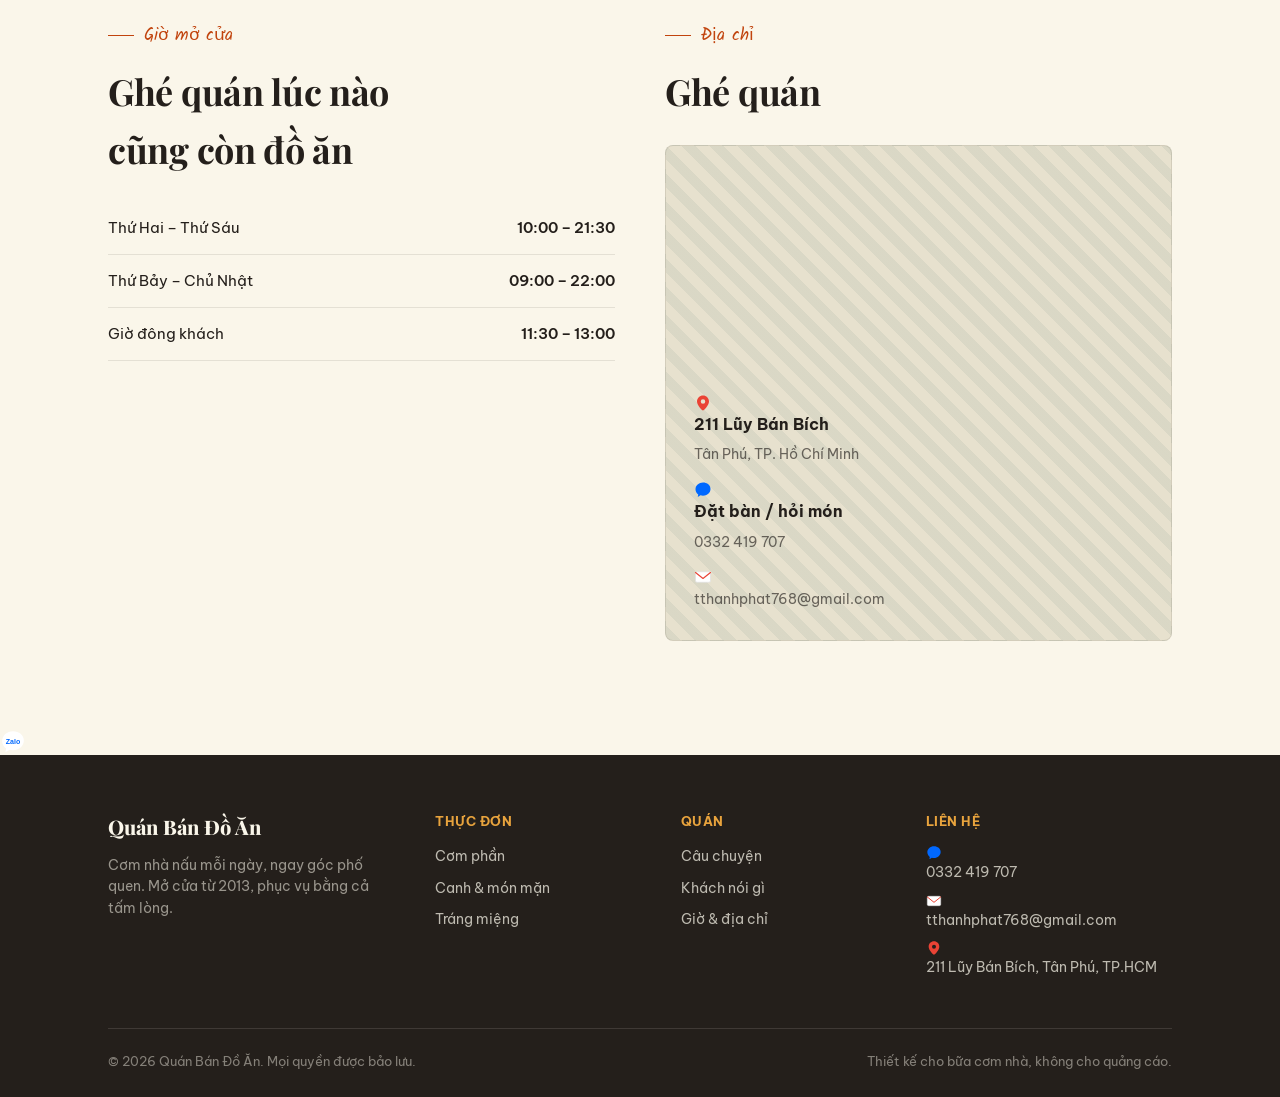
==== commit 68c9a87f: "Thêm icon Zalo, Gmail, Google Maps" ====
--- a/index.html
+++ b/index.html
@@ -194,12 +194,26 @@
           allowfullscreen="" loading="lazy" referrerpolicy="no-referrer-when-downgrade"
           title="Bản đồ vị trí quán"></iframe>
         <div class="map-info">
-          <div class="pin">📍</div>
-          <strong>211 Lũy Bán Bích</strong>
-          <span>Tân Phú, TP. Hồ Chí Minh</span>
-          <br>
-          <strong style="margin-top:14px;">Đặt bàn / hỏi món</strong>
-          <span><a href="https://zalo.me/0332419707" target="_blank" rel="noopener" style="color:inherit;">0332 419 707</a> · tthanhphat768@gmail.com</span>
+          <div class="contact-line">
+            <svg class="contact-icon" viewBox="0 0 24 24" width="18" height="18"><path d="M12 2C7.58 2 4 5.58 4 10c0 5.25 7 12 8 12s8-6.75 8-12c0-4.42-3.58-8-8-8zm0 11a3 3 0 110-6 3 3 0 010 6z" fill="#EA4335"/></svg>
+            <div>
+              <strong>211 Lũy Bán Bích</strong>
+              <span>Tân Phú, TP. Hồ Chí Minh</span>
+            </div>
+          </div>
+          <div class="contact-line" style="margin-top:14px;">
+            <svg class="contact-icon" viewBox="0 0 48 48" width="18" height="18"><path d="M24 4C12.95 4 4 12.06 4 22c0 5.6 2.87 10.6 7.36 13.9-.24 1.9-1 4.9-1.3 6.1-.06.24.2.44.42.32 2.3-1.24 5.7-3.24 7.06-4.08 2.05.5 4.2.76 6.46.76 11.05 0 20-8.06 20-18S35.05 4 24 4z" fill="#0068FF"/></svg>
+            <div>
+              <strong>Đặt bàn / hỏi món</strong>
+              <span><a href="https://zalo.me/0332419707" target="_blank" rel="noopener" style="color:inherit;">0332 419 707</a></span>
+            </div>
+          </div>
+          <div class="contact-line" style="margin-top:14px;">
+            <svg class="contact-icon" viewBox="0 0 48 48" width="18" height="18"><rect x="4" y="10" width="40" height="28" rx="4" fill="#ffffff" stroke="#E0E0E0" stroke-width="2"/><path d="M4 12 L24 28 L44 12" fill="none" stroke="#EA4335" stroke-width="3" stroke-linecap="round" stroke-linejoin="round"/></svg>
+            <div>
+              <span><a href="mailto:tthanhphat768@gmail.com" style="color:inherit;">tthanhphat768@gmail.com</a></span>
+            </div>
+          </div>
         </div>
       </div>
     </div>
@@ -235,9 +249,18 @@
       </div>
       <div class="foot-col">
         <h4>Liên hệ</h4>
-        <a href="https://zalo.me/0332419707" target="_blank" rel="noopener">0332 419 707</a>
-        <a href="mailto:tthanhphat768@gmail.com">tthanhphat768@gmail.com</a>
-        <a href="https://www.google.com/maps?q=211%20L%C5%A9y%20B%C3%A1n%20B%C3%ADch%2C%20T%C3%A2n%20Ph%C3%BA%2C%20TP.HCM" target="_blank" rel="noopener">211 Lũy Bán Bích, Tân Phú, TP.HCM</a>
+        <a href="https://zalo.me/0332419707" target="_blank" rel="noopener" class="foot-contact-link">
+          <svg class="contact-icon" viewBox="0 0 48 48" width="16" height="16"><path d="M24 4C12.95 4 4 12.06 4 22c0 5.6 2.87 10.6 7.36 13.9-.24 1.9-1 4.9-1.3 6.1-.06.24.2.44.42.32 2.3-1.24 5.7-3.24 7.06-4.08 2.05.5 4.2.76 6.46.76 11.05 0 20-8.06 20-18S35.05 4 24 4z" fill="#0068FF"/></svg>
+          0332 419 707
+        </a>
+        <a href="mailto:tthanhphat768@gmail.com" class="foot-contact-link">
+          <svg class="contact-icon" viewBox="0 0 48 48" width="16" height="16"><rect x="4" y="10" width="40" height="28" rx="4" fill="#ffffff" stroke="#E0E0E0" stroke-width="2"/><path d="M4 12 L24 28 L44 12" fill="none" stroke="#EA4335" stroke-width="3" stroke-linecap="round" stroke-linejoin="round"/></svg>
+          tthanhphat768@gmail.com
+        </a>
+        <a href="https://www.google.com/maps?q=211%20L%C5%A9y%20B%C3%A1n%20B%C3%ADch%2C%20T%C3%A2n%20Ph%C3%BA%2C%20TP.HCM" target="_blank" rel="noopener" class="foot-contact-link">
+          <svg class="contact-icon" viewBox="0 0 24 24" width="16" height="16"><path d="M12 2C7.58 2 4 5.58 4 10c0 5.25 7 12 8 12s8-6.75 8-12c0-4.42-3.58-8-8-8zm0 11a3 3 0 110-6 3 3 0 010 6z" fill="#EA4335"/></svg>
+          211 Lũy Bán Bích, Tân Phú, TP.HCM
+        </a>
       </div>
     </div>
     <div class="foot-bottom">
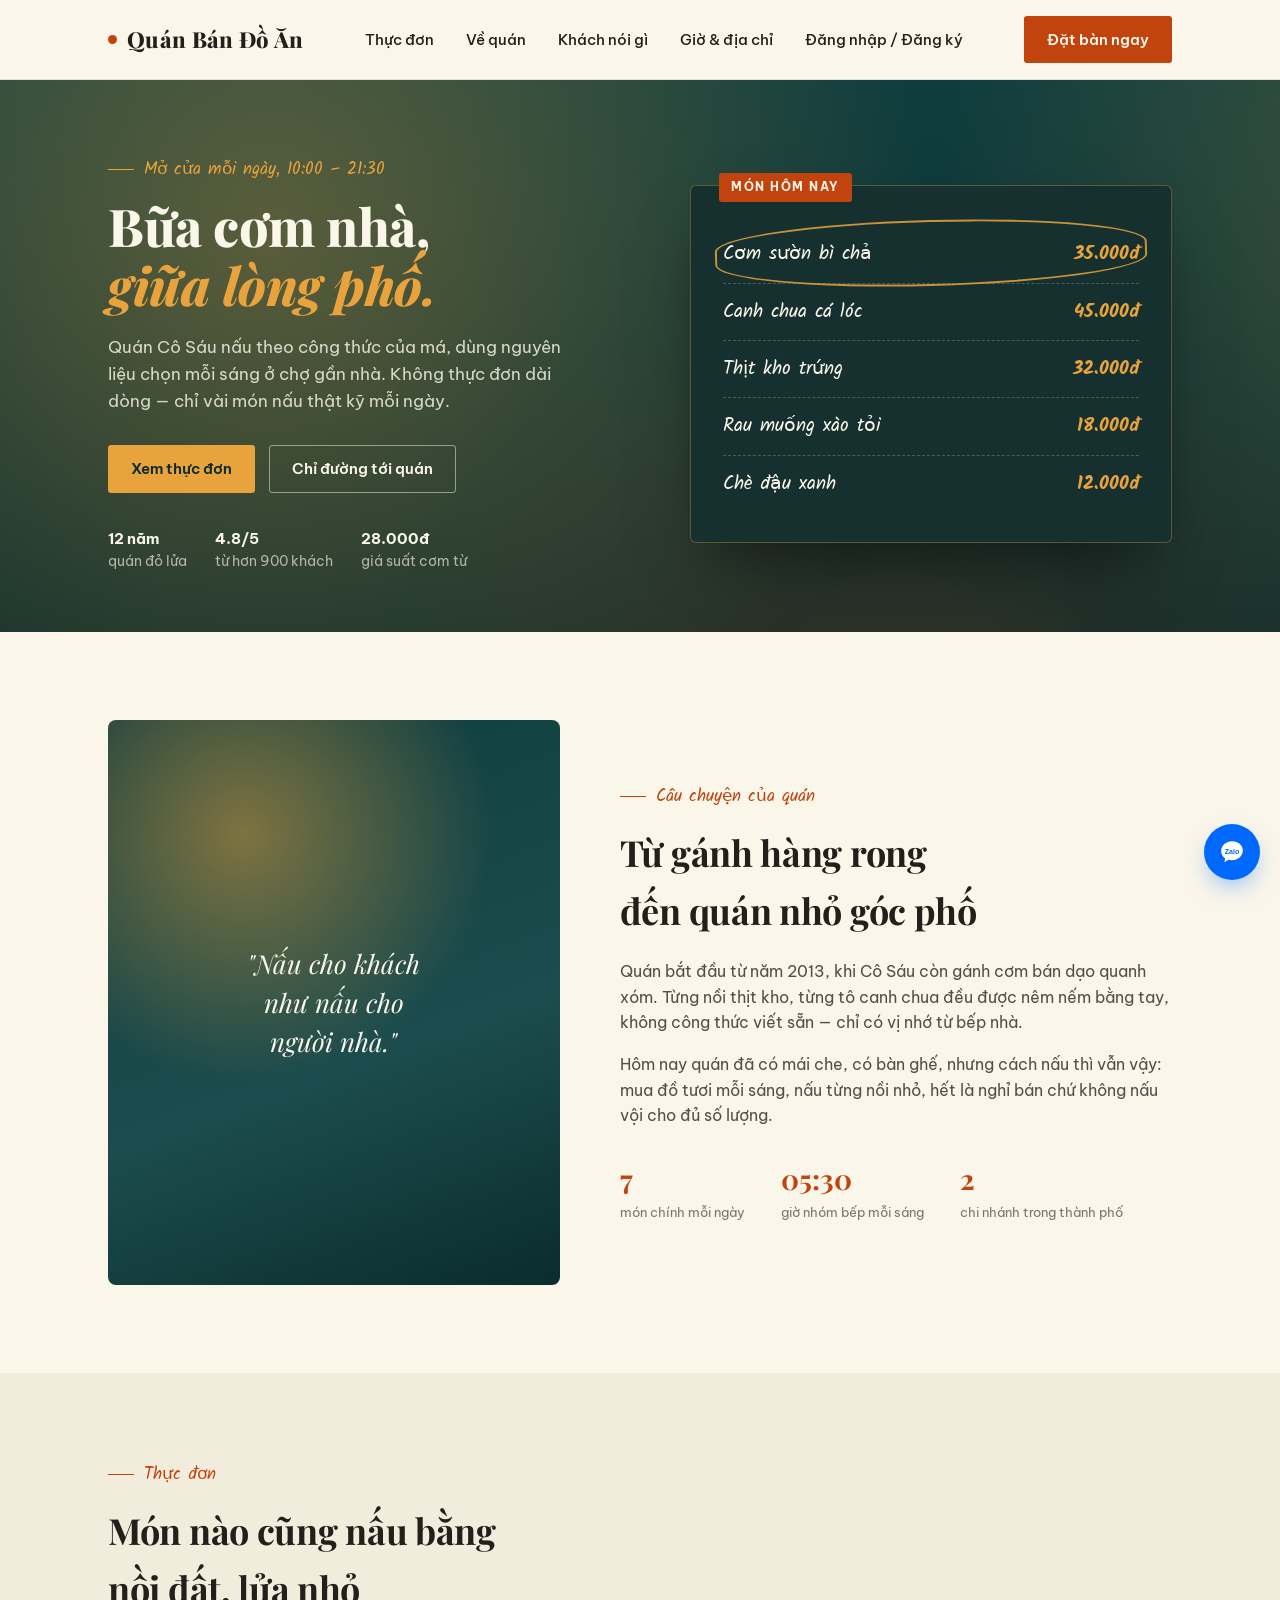
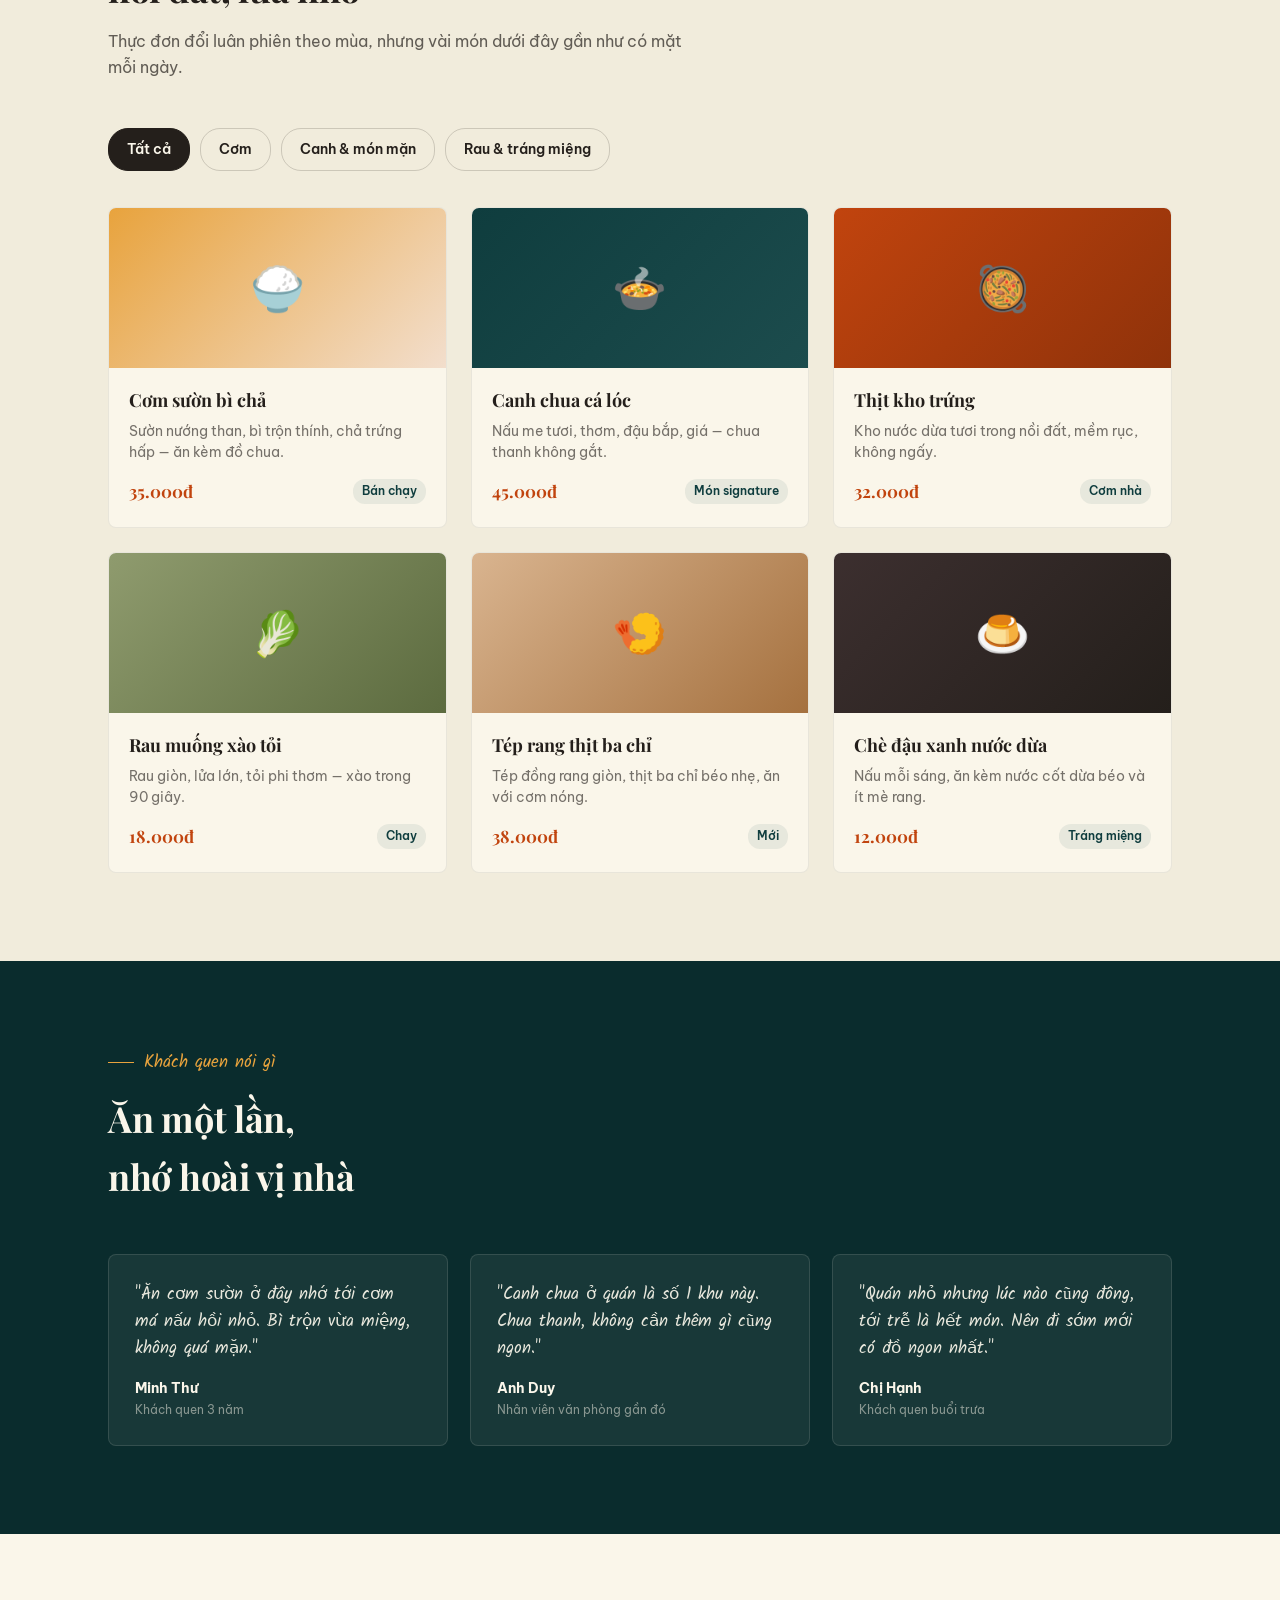
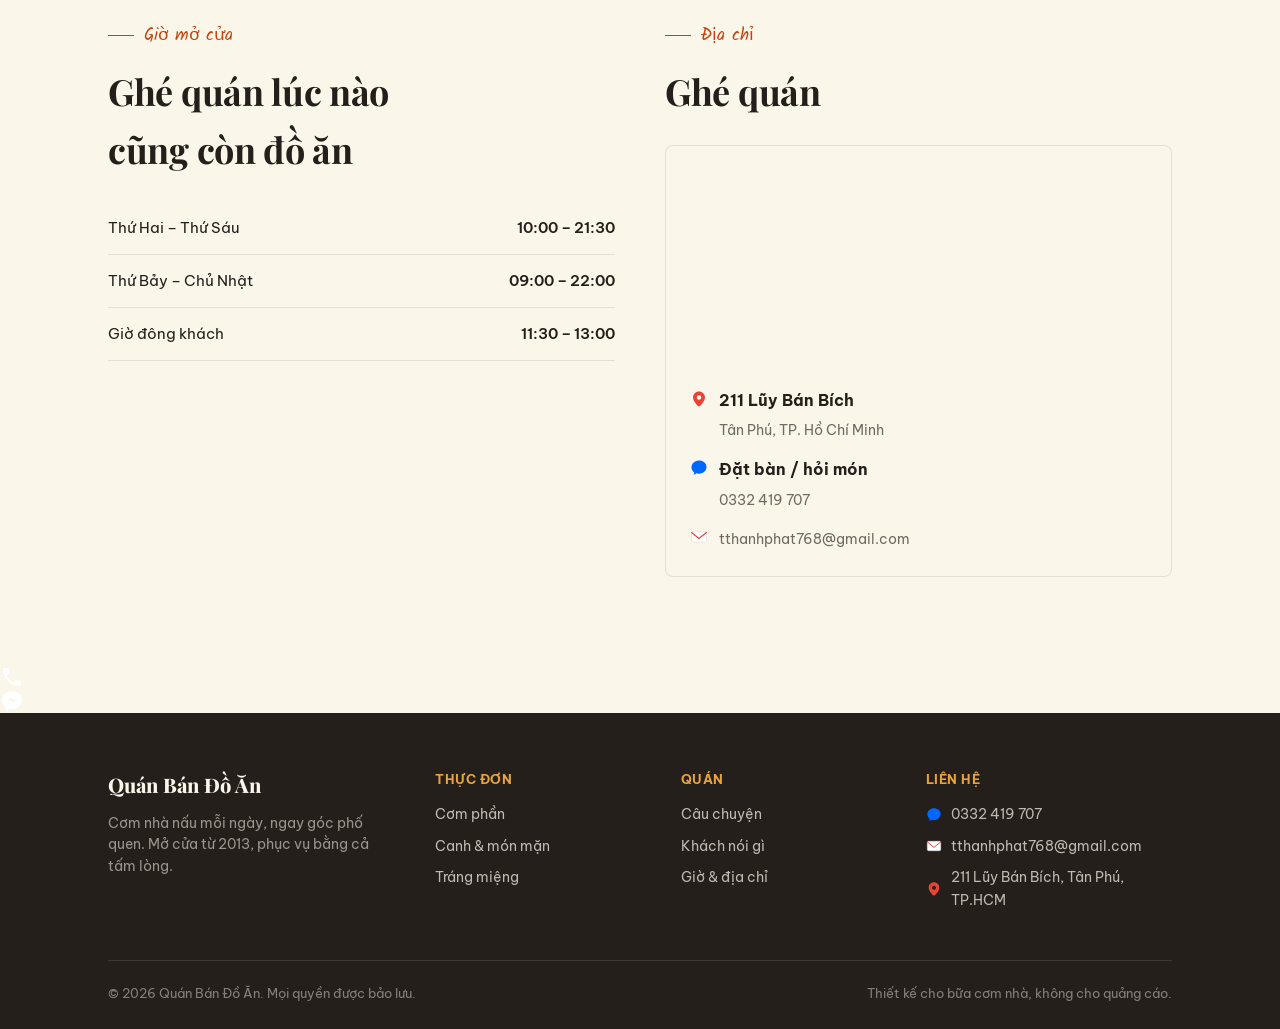
==== commit 5b995fae: "Cập nhật nội dung mới" ====
--- a/index.html
+++ b/index.html
@@ -1,13 +1,12 @@
 <!DOCTYPE html>
 <html lang="vi">
 <head>
-<meta charset="UTF-8">
-<meta name="viewport" content="width=device-width, initial-scale=1.0">
-<title>Quán Bán Đồ Ăn — Cơm nhà giữa lòng phố</title>
-<link rel="preconnect" href="https://fonts.googleapis.com">
-<link href="https://fonts.googleapis.com/css2?family=Be+Vietnam+Pro:wght@400;500;600;700&family=Playfair+Display:ital,wght@0,600;0,700;0,800;1,600&family=Kalam:wght@400;700&display=swap" rel="stylesheet">
-<link rel="stylesheet" href="style.css">
-
+  <meta charset="UTF-8">
+  <meta name="viewport" content="width=device-width, initial-scale=1.0">
+  <title>Quán Bán Đồ Ăn — Cơm nhà giữa lòng phố</title>
+  <link rel="preconnect" href="https://fonts.googleapis.com">
+  <link href="https://fonts.googleapis.com/css2?family=Be+Vietnam+Pro:wght@400;500;600;700&family=Playfair+Display:ital,wght@0,600;0,700;0,800;1,600&family=Kalam:wght@400;700&display=swap" rel="stylesheet">
+  <link rel="stylesheet" href="style.css">
 </head>
 <body>
 
@@ -18,7 +17,7 @@
       <a href="#thuc-don">Thực đơn</a>
       <a href="#ve-chung-toi">Về quán</a>
       <a href="#danh-gia">Khách nói gì</a>
-      <a href="#gio-mo-cua">Giờ &amp; địa chỉ</a>
+      <a href="#gio-mo-cua">Giờ & địa chỉ</a>
       <a href="dang-nhap.html" id="nav-auth-link">Đăng nhập / Đăng ký</a>
       <a href="#" id="nav-logout-link" style="display:none; color:rgba(36,31,27,0.55); font-weight:500;">Đăng xuất</a>
     </div>
@@ -87,8 +86,8 @@
     <div class="tabs">
       <span class="tab active">Tất cả</span>
       <span class="tab">Cơm</span>
-      <span class="tab">Canh &amp; món mặn</span>
-      <span class="tab">Rau &amp; tráng miệng</span>
+      <span class="tab">Canh & món mặn</span>
+      <span class="tab">Rau & tráng miệng</span>
     </div>
     <div class="dish-grid">
       <div class="dish-card">
@@ -220,13 +219,24 @@
   </div>
 </section>
 
-<!-- Nút liên hệ nhanh qua Zalo -->
-<a href="https://zalo.me/0332419707" target="_blank" rel="noopener" class="zalo-float" aria-label="Nhắn tin qua Zalo">
-  <svg viewBox="0 0 48 48" width="26" height="26" fill="none" xmlns="http://www.w3.org/2000/svg">
-    <path d="M24 4C12.95 4 4 12.06 4 22c0 5.6 2.87 10.6 7.36 13.9-.24 1.9-1 4.9-1.3 6.1-.06.24.2.44.42.32 2.3-1.24 5.7-3.24 7.06-4.08 2.05.5 4.2.76 6.46.76 11.05 0 20-8.06 20-18S35.05 4 24 4z" fill="#ffffff"/>
-    <text x="24" y="27" font-family="Arial, sans-serif" font-size="13" font-weight="700" fill="#0068FF" text-anchor="middle">Zalo</text>
-  </svg>
-</a>
+<div class="floating-buttons">
+  <a href="tel:0332419707" class="float-btn phone-float" aria-label="Gọi điện thoại">
+    <svg viewBox="0 0 24 24" width="24" height="24" fill="#ffffff">
+      <path d="M6.62 10.79a15.053 15.053 0 006.59 6.59l2.2-2.2c.27-.27.67-.36 1.02-.24 1.12.37 2.33.57 3.57.57.55 0 1 .45 1 1V20c0 .55-.45 1-1 1-9.39 0-17-7.61-17-17 0-.55.45-1 1-1h3.5c.55 0 1 .45 1 1 0 1.25.2 2.45.57 3.57.11.35.03.74-.25 1.02l-2.2 2.2z"/>
+    </svg>
+  </a>
+  <a href="https://facebook.com" target="_blank" rel="noopener" class="float-btn fb-float" aria-label="Nhắn tin Facebook">
+    <svg viewBox="0 0 24 24" width="24" height="24" fill="#ffffff">
+      <path d="M12 2C6.477 2 2 6.145 2 11.258c0 2.91 1.455 5.512 3.736 7.206V22l3.425-1.88c.905.251 1.868.388 2.839.388 5.523 0 10-4.145 10-9.25C22 6.145 17.523 2 12 2zm1.06 12.324l-2.6-2.774-5.07 2.774 5.578-5.92 2.66 2.774 5.012-2.774-5.58 5.92z"/>
+    </svg>
+  </a>
+  <a href="https://zalo.me/0332419707" target="_blank" rel="noopener" class="float-btn zalo-float" aria-label="Nhắn tin qua Zalo">
+    <svg viewBox="0 0 48 48" width="26" height="26" fill="none">
+      <path d="M24 4C12.95 4 4 12.06 4 22c0 5.6 2.87 10.6 7.36 13.9-.24 1.9-1 4.9-1.3 6.1-.06.24.2.44.42.32 2.3-1.24 5.7-3.24 7.06-4.08 2.05.5 4.2.76 6.46.76 11.05 0 20-8.06 20-18S35.05 4 24 4z" fill="#ffffff"/>
+      <text x="24" y="27" font-family="Arial, sans-serif" font-size="13" font-weight="700" fill="#0068FF" text-anchor="middle">Zalo</text>
+    </svg>
+  </a>
+</div>
 
 <footer>
   <div class="wrap">
@@ -238,14 +248,14 @@
       <div class="foot-col">
         <h4>Thực đơn</h4>
         <a href="#thuc-don">Cơm phần</a>
-        <a href="#thuc-don">Canh &amp; món mặn</a>
+        <a href="#thuc-don">Canh & món mặn</a>
         <a href="#thuc-don">Tráng miệng</a>
       </div>
       <div class="foot-col">
         <h4>Quán</h4>
         <a href="#ve-chung-toi">Câu chuyện</a>
         <a href="#danh-gia">Khách nói gì</a>
-        <a href="#gio-mo-cua">Giờ &amp; địa chỉ</a>
+        <a href="#gio-mo-cua">Giờ & địa chỉ</a>
       </div>
       <div class="foot-col">
         <h4>Liên hệ</h4>
@@ -270,78 +280,6 @@
   </div>
 </footer>
 
-<script>
-  // Nếu đã "đăng nhập" (lưu tạm trong trình duyệt), hiện tên tài khoản + dòng đăng xuất riêng
-  (function(){
-    const authLink = document.getElementById('nav-auth-link');
-    const logoutLink = document.getElementById('nav-logout-link');
-    if(!authLink || !logoutLink) return;
-    const saved = localStorage.getItem('quanCoSauUser');
-    if(saved){
-      try{
-        const user = JSON.parse(saved);
-        if(user && user.name){
-          authLink.textContent = 'Xin chào, ' + user.name;
-          authLink.removeAttribute('href');
-          authLink.style.color = 'var(--chili)';
-          authLink.style.fontWeight = '700';
-          authLink.style.cursor = 'default';
-
-          logoutLink.style.display = 'inline';
-          logoutLink.addEventListener('click', function(e){
-            e.preventDefault();
-            localStorage.removeItem('quanCoSauUser');
-            window.location.reload();
-          });
-        }
-      }catch(err){}
-    }
-  })();
-
-  // ---------- Hiệu ứng xuất hiện mượt khi cuộn trang ----------
-  (function(){
-    const targets = document.querySelectorAll(
-      '.section-head, .dish-card, .testi-card, .about-visual, .about-copy, .board, .map-box, .hours-list, .stat-row'
-    );
-    targets.forEach(el => el.classList.add('reveal'));
-
-    const observer = new IntersectionObserver((entries)=>{
-      entries.forEach(entry=>{
-        if(entry.isIntersecting){
-          entry.target.classList.add('is-visible');
-          observer.unobserve(entry.target);
-        }
-      });
-    }, { threshold: 0.15, rootMargin: '0px 0px -40px 0px' });
-
-    targets.forEach(el => observer.observe(el));
-  })();
-
-  // ---------- Thanh menu đổ bóng khi cuộn ----------
-  (function(){
-    const header = document.querySelector('header');
-    if(!header) return;
-    function onScroll(){
-      header.classList.toggle('scrolled', window.scrollY > 8);
-    }
-    window.addEventListener('scroll', onScroll, { passive:true });
-    onScroll();
-  })();
-
-  // ---------- Nút menu (hamburger) trên điện thoại ----------
-  (function(){
-    const toggleBtn = document.getElementById('menu-toggle');
-    const navLinks = document.querySelector('.nav-links');
-    if(!toggleBtn || !navLinks) return;
-    toggleBtn.addEventListener('click', ()=>{
-      navLinks.classList.toggle('open');
-    });
-    // đóng menu lại khi bấm chọn 1 mục
-    navLinks.querySelectorAll('a').forEach(link=>{
-      link.addEventListener('click', ()=> navLinks.classList.remove('open'));
-    });
-  })();
-</script>
-
+<script src="script.js"></script>
 </body>
 </html>
--- a/style.css
+++ b/style.css
@@ -212,15 +212,43 @@
   }
   .hours-list li strong{font-weight:600;}
   .map-box{
-    border-radius:8px;background:
-      repeating-linear-gradient(45deg, rgba(15,61,62,0.06), rgba(15,61,62,0.06) 10px, transparent 10px, transparent 20px),
-      #E7E1CE;
-    min-height:260px;display:flex;flex-direction:column;justify-content:center;align-items:flex-start;
-    padding:28px;border:1px solid rgba(36,31,27,0.1);
+    border-radius:8px;
+    border:1px solid rgba(36,31,27,0.1);
+    overflow:hidden;
+    background:var(--rice);
+  }
+  .map-box .map-info{
+    padding:22px 24px 24px;
   }
   .map-box .pin{font-size:26px;margin-bottom:10px;}
   .map-box strong{font-size:16px;display:block;margin-bottom:4px;}
   .map-box span{font-size:13.5px;color:rgba(36,31,27,0.65);}
+  .map-box iframe{display:block;filter:grayscale(0.15) contrast(1.02);}
+
+  /* ---------- Nút Zalo nổi góc màn hình ---------- */
+  .zalo-float{
+    position:fixed;
+    right:20px;bottom:20px;
+    width:56px;height:56px;
+    background:#0068FF;
+    border-radius:50%;
+    display:flex;align-items:center;justify-content:center;
+    box-shadow:0 10px 26px -8px rgba(0,104,255,0.55);
+    z-index:60;
+    transition:transform .2s ease, box-shadow .2s ease;
+    animation:zaloPulse 2.4s ease-in-out infinite;
+  }
+  .zalo-float:hover{
+    transform:scale(1.08);
+    box-shadow:0 14px 30px -8px rgba(0,104,255,0.65);
+  }
+  @keyframes zaloPulse{
+    0%,100%{box-shadow:0 10px 26px -8px rgba(0,104,255,0.55);}
+    50%{box-shadow:0 10px 30px -4px rgba(0,104,255,0.8);}
+  }
+  @media(max-width:520px){
+    .zalo-float{right:14px;bottom:14px;width:50px;height:50px;}
+  }
 
   /* ---------- Footer ---------- */
   footer{background:var(--charcoal);color:rgba(250,246,234,0.75);padding:56px 0 26px;}
@@ -229,6 +257,12 @@
   .foot-grid p{font-size:13.5px;color:rgba(250,246,234,0.55);}
   .foot-col h4{font-size:13px;letter-spacing:0.5px;color:var(--turmeric);margin-bottom:14px;text-transform:uppercase;}
   .foot-col a{display:block;font-size:14px;margin-bottom:9px;color:rgba(250,246,234,0.72);}
+  .foot-contact-link{display:flex !important;align-items:center;gap:9px;}
+  .foot-contact-link .contact-icon{flex-shrink:0;}
+
+  /* ---------- Icon Zalo / Gmail / Bản đồ cạnh khung địa chỉ ---------- */
+  .contact-line{display:flex;align-items:flex-start;gap:11px;}
+  .contact-line .contact-icon{flex-shrink:0;margin-top:2px;}
   .foot-col a:hover{color:var(--rice);}
   .foot-bottom{
     border-top:1px solid rgba(250,246,234,0.12);padding-top:22px;
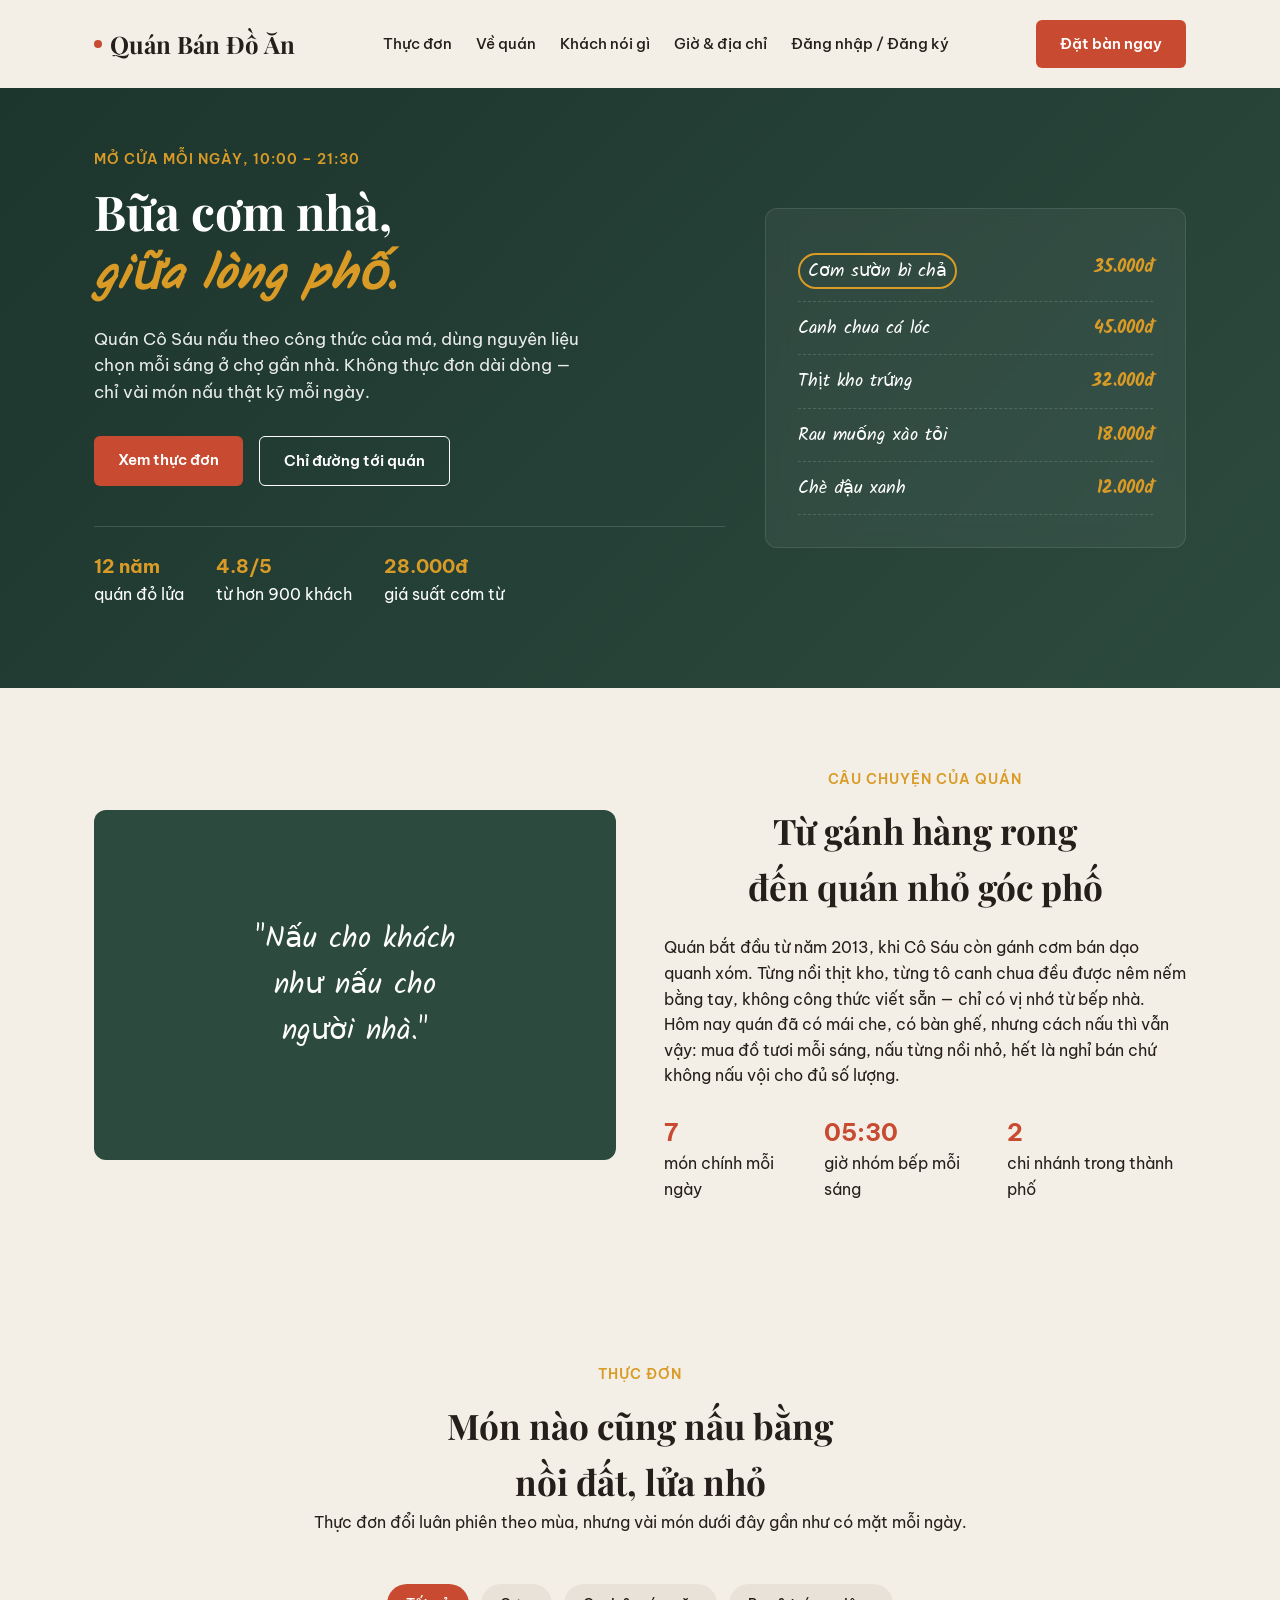
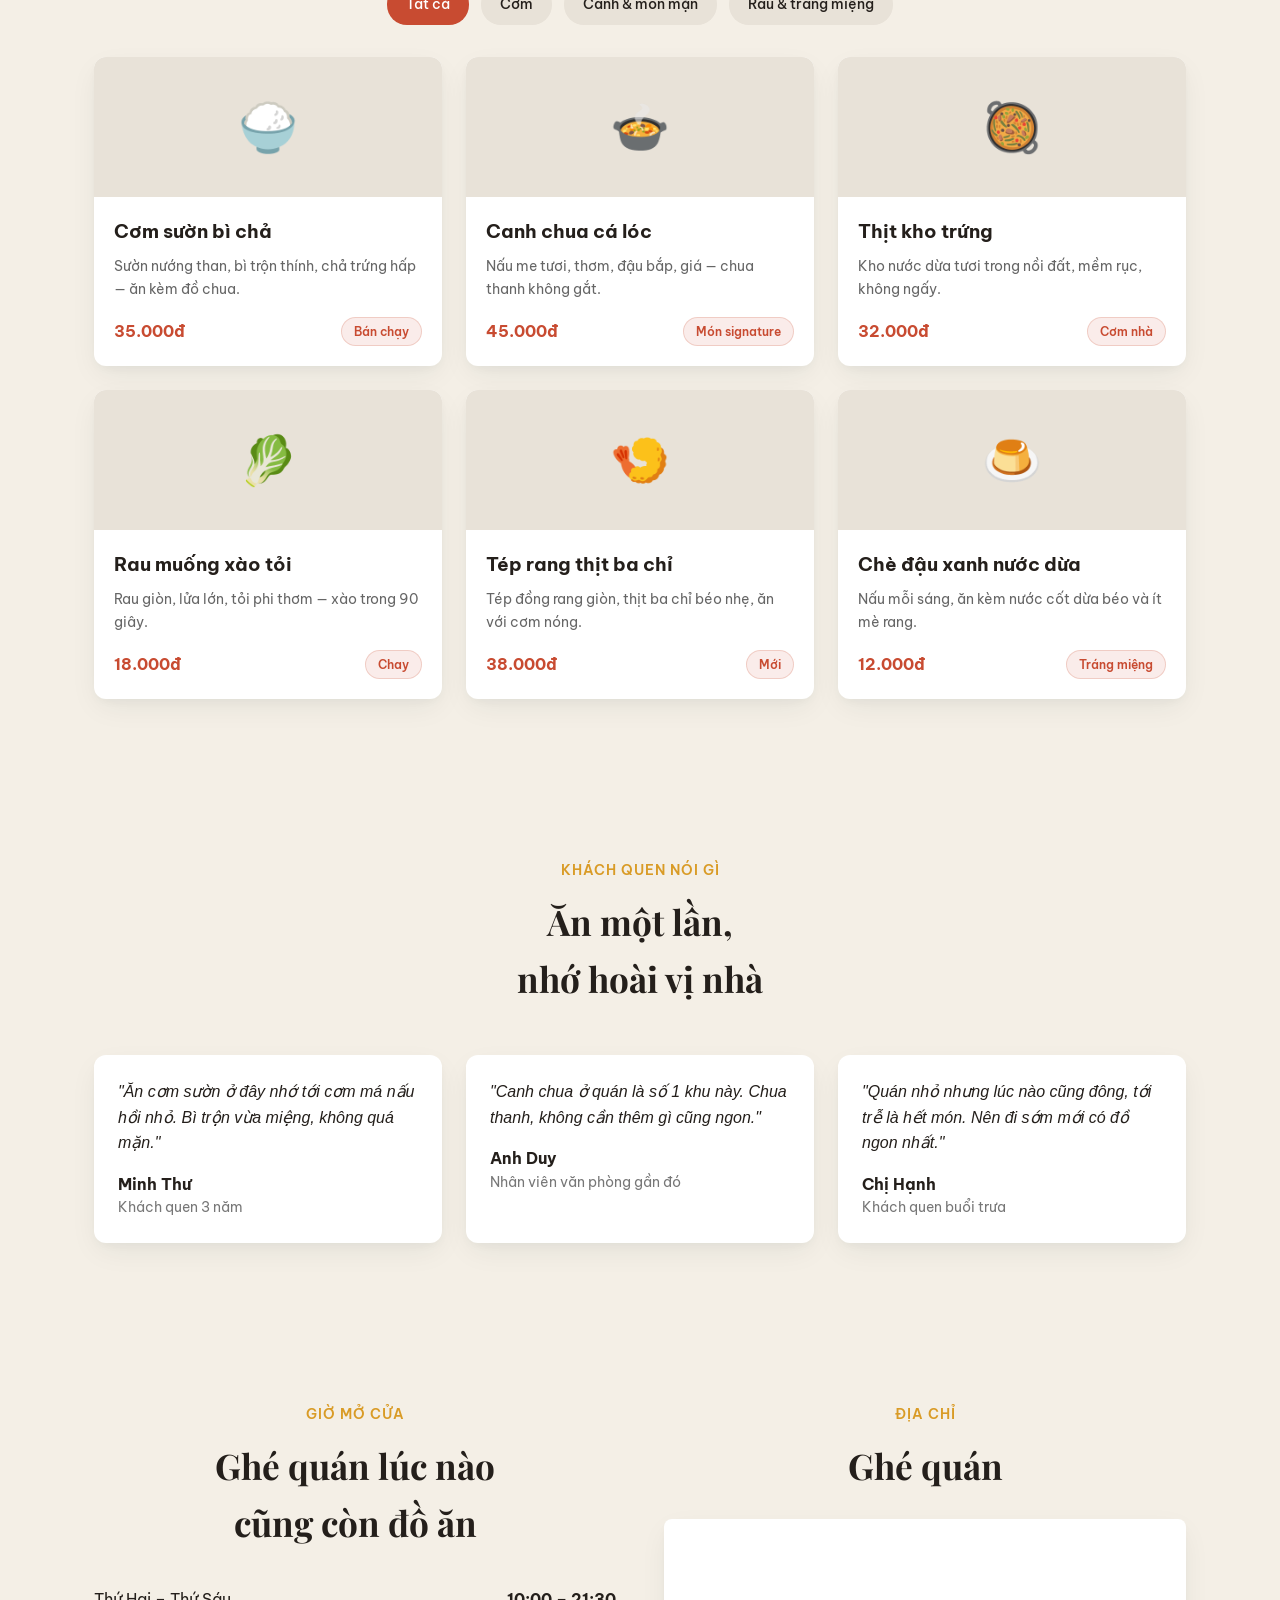
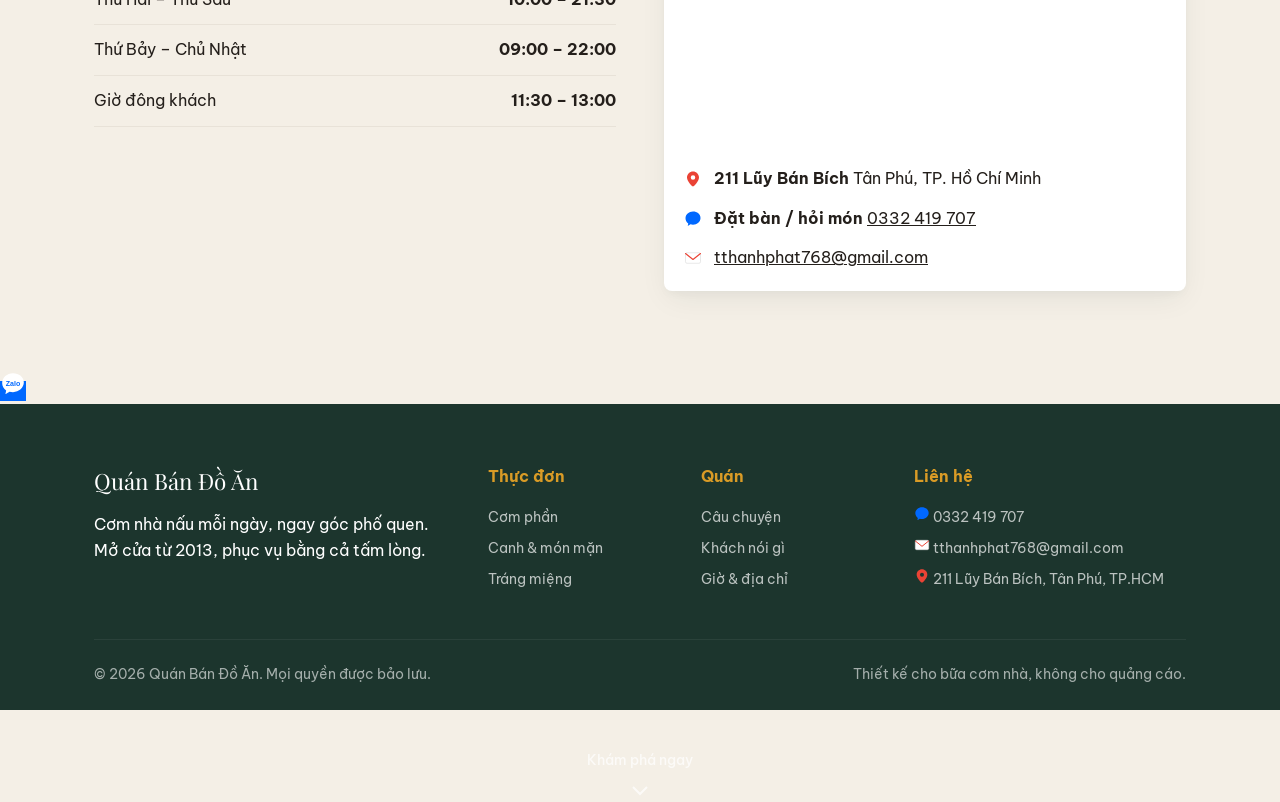
==== commit 7509d471: "Them hieu ung cuon trang muot va nut scroll down" ====
--- a/index.html
+++ b/index.html
@@ -1,12 +1,13 @@
 <!DOCTYPE html>
 <html lang="vi">
 <head>
-  <meta charset="UTF-8">
-  <meta name="viewport" content="width=device-width, initial-scale=1.0">
-  <title>Quán Bán Đồ Ăn — Cơm nhà giữa lòng phố</title>
-  <link rel="preconnect" href="https://fonts.googleapis.com">
-  <link href="https://fonts.googleapis.com/css2?family=Be+Vietnam+Pro:wght@400;500;600;700&family=Playfair+Display:ital,wght@0,600;0,700;0,800;1,600&family=Kalam:wght@400;700&display=swap" rel="stylesheet">
-  <link rel="stylesheet" href="style.css">
+<meta charset="UTF-8">
+<meta name="viewport" content="width=device-width, initial-scale=1.0">
+<title>Quán Bán Đồ Ăn — Cơm nhà giữa lòng phố</title>
+<link rel="preconnect" href="https://fonts.googleapis.com">
+<link href="https://fonts.googleapis.com/css2?family=Be+Vietnam+Pro:wght@400;500;600;700&family=Playfair+Display:ital,wght@0,600;0,700;0,800;1,600&family=Kalam:wght@400;700&display=swap" rel="stylesheet">
+<link rel="stylesheet" href="style.css">
+
 </head>
 <body>
 
@@ -17,7 +18,7 @@
       <a href="#thuc-don">Thực đơn</a>
       <a href="#ve-chung-toi">Về quán</a>
       <a href="#danh-gia">Khách nói gì</a>
-      <a href="#gio-mo-cua">Giờ & địa chỉ</a>
+      <a href="#gio-mo-cua">Giờ &amp; địa chỉ</a>
       <a href="dang-nhap.html" id="nav-auth-link">Đăng nhập / Đăng ký</a>
       <a href="#" id="nav-logout-link" style="display:none; color:rgba(36,31,27,0.55); font-weight:500;">Đăng xuất</a>
     </div>
@@ -86,8 +87,8 @@
     <div class="tabs">
       <span class="tab active">Tất cả</span>
       <span class="tab">Cơm</span>
-      <span class="tab">Canh & món mặn</span>
-      <span class="tab">Rau & tráng miệng</span>
+      <span class="tab">Canh &amp; món mặn</span>
+      <span class="tab">Rau &amp; tráng miệng</span>
     </div>
     <div class="dish-grid">
       <div class="dish-card">
@@ -219,24 +220,13 @@
   </div>
 </section>
 
-<div class="floating-buttons">
-  <a href="tel:0332419707" class="float-btn phone-float" aria-label="Gọi điện thoại">
-    <svg viewBox="0 0 24 24" width="24" height="24" fill="#ffffff">
-      <path d="M6.62 10.79a15.053 15.053 0 006.59 6.59l2.2-2.2c.27-.27.67-.36 1.02-.24 1.12.37 2.33.57 3.57.57.55 0 1 .45 1 1V20c0 .55-.45 1-1 1-9.39 0-17-7.61-17-17 0-.55.45-1 1-1h3.5c.55 0 1 .45 1 1 0 1.25.2 2.45.57 3.57.11.35.03.74-.25 1.02l-2.2 2.2z"/>
-    </svg>
-  </a>
-  <a href="https://facebook.com" target="_blank" rel="noopener" class="float-btn fb-float" aria-label="Nhắn tin Facebook">
-    <svg viewBox="0 0 24 24" width="24" height="24" fill="#ffffff">
-      <path d="M12 2C6.477 2 2 6.145 2 11.258c0 2.91 1.455 5.512 3.736 7.206V22l3.425-1.88c.905.251 1.868.388 2.839.388 5.523 0 10-4.145 10-9.25C22 6.145 17.523 2 12 2zm1.06 12.324l-2.6-2.774-5.07 2.774 5.578-5.92 2.66 2.774 5.012-2.774-5.58 5.92z"/>
-    </svg>
-  </a>
-  <a href="https://zalo.me/0332419707" target="_blank" rel="noopener" class="float-btn zalo-float" aria-label="Nhắn tin qua Zalo">
-    <svg viewBox="0 0 48 48" width="26" height="26" fill="none">
-      <path d="M24 4C12.95 4 4 12.06 4 22c0 5.6 2.87 10.6 7.36 13.9-.24 1.9-1 4.9-1.3 6.1-.06.24.2.44.42.32 2.3-1.24 5.7-3.24 7.06-4.08 2.05.5 4.2.76 6.46.76 11.05 0 20-8.06 20-18S35.05 4 24 4z" fill="#ffffff"/>
-      <text x="24" y="27" font-family="Arial, sans-serif" font-size="13" font-weight="700" fill="#0068FF" text-anchor="middle">Zalo</text>
-    </svg>
-  </a>
-</div>
+<!-- Nút liên hệ nhanh qua Zalo -->
+<a href="https://zalo.me/0332419707" target="_blank" rel="noopener" class="zalo-float" aria-label="Nhắn tin qua Zalo">
+  <svg viewBox="0 0 48 48" width="26" height="26" fill="none" xmlns="http://www.w3.org/2000/svg">
+    <path d="M24 4C12.95 4 4 12.06 4 22c0 5.6 2.87 10.6 7.36 13.9-.24 1.9-1 4.9-1.3 6.1-.06.24.2.44.42.32 2.3-1.24 5.7-3.24 7.06-4.08 2.05.5 4.2.76 6.46.76 11.05 0 20-8.06 20-18S35.05 4 24 4z" fill="#ffffff"/>
+    <text x="24" y="27" font-family="Arial, sans-serif" font-size="13" font-weight="700" fill="#0068FF" text-anchor="middle">Zalo</text>
+  </svg>
+</a>
 
 <footer>
   <div class="wrap">
@@ -248,14 +238,14 @@
       <div class="foot-col">
         <h4>Thực đơn</h4>
         <a href="#thuc-don">Cơm phần</a>
-        <a href="#thuc-don">Canh & món mặn</a>
+        <a href="#thuc-don">Canh &amp; món mặn</a>
         <a href="#thuc-don">Tráng miệng</a>
       </div>
       <div class="foot-col">
         <h4>Quán</h4>
         <a href="#ve-chung-toi">Câu chuyện</a>
         <a href="#danh-gia">Khách nói gì</a>
-        <a href="#gio-mo-cua">Giờ & địa chỉ</a>
+        <a href="#gio-mo-cua">Giờ &amp; địa chỉ</a>
       </div>
       <div class="foot-col">
         <h4>Liên hệ</h4>
@@ -280,6 +270,83 @@
   </div>
 </footer>
 
-<script src="script.js"></script>
+<script>
+  // Nếu đã "đăng nhập" (lưu tạm trong trình duyệt), hiện tên tài khoản + dòng đăng xuất riêng
+  (function(){
+    const authLink = document.getElementById('nav-auth-link');
+    const logoutLink = document.getElementById('nav-logout-link');
+    if(!authLink || !logoutLink) return;
+    const saved = localStorage.getItem('quanCoSauUser');
+    if(saved){
+      try{
+        const user = JSON.parse(saved);
+        if(user && user.name){
+          authLink.textContent = 'Xin chào, ' + user.name;
+          authLink.removeAttribute('href');
+          authLink.style.color = 'var(--chili)';
+          authLink.style.fontWeight = '700';
+          authLink.style.cursor = 'default';
+
+          logoutLink.style.display = 'inline';
+          logoutLink.addEventListener('click', function(e){
+            e.preventDefault();
+            localStorage.removeItem('quanCoSauUser');
+            window.location.reload();
+          });
+        }
+      }catch(err){}
+    }
+  })();
+
+  // ---------- Hiệu ứng xuất hiện mượt khi cuộn trang ----------
+  (function(){
+    const targets = document.querySelectorAll(
+      '.section-head, .dish-card, .testi-card, .about-visual, .about-copy, .board, .map-box, .hours-list, .stat-row'
+    );
+    targets.forEach(el => el.classList.add('reveal'));
+
+    const observer = new IntersectionObserver((entries)=>{
+      entries.forEach(entry=>{
+        if(entry.isIntersecting){
+          entry.target.classList.add('is-visible');
+          observer.unobserve(entry.target);
+        }
+      });
+    }, { threshold: 0.15, rootMargin: '0px 0px -40px 0px' });
+
+    targets.forEach(el => observer.observe(el));
+  })();
+
+  // ---------- Thanh menu đổ bóng khi cuộn ----------
+  (function(){
+    const header = document.querySelector('header');
+    if(!header) return;
+    function onScroll(){
+      header.classList.toggle('scrolled', window.scrollY > 8);
+    }
+    window.addEventListener('scroll', onScroll, { passive:true });
+    onScroll();
+  })();
+
+  // ---------- Nút menu (hamburger) trên điện thoại ----------
+  (function(){
+    const toggleBtn = document.getElementById('menu-toggle');
+    const navLinks = document.querySelector('.nav-links');
+    if(!toggleBtn || !navLinks) return;
+    toggleBtn.addEventListener('click', ()=>{
+      navLinks.classList.toggle('open');
+    });
+    // đóng menu lại khi bấm chọn 1 mục
+    navLinks.querySelectorAll('a').forEach(link=>{
+      link.addEventListener('click', ()=> navLinks.classList.remove('open'));
+    });
+  })();
+</script>
+<a href="#thuc-don" class="scroll-down-btn" aria-label="Cuộn xuống xem thực đơn">
+  <span>Khám phá ngay</span>
+  <svg viewBox="0 0 24 24" width="24" height="24" fill="none" stroke="currentColor" stroke-width="2">
+    <path d="M19 9l-7 7-7-7"/>
+  </svg>
+</a>
 </body>
 </html>
--- a/style.css
+++ b/style.css
@@ -1,352 +1,627 @@
-:root{
-    --night: #0F3D3E;
-    --night-deep: #0A2C2D;
-    --rice: #FAF6EA;
-    --turmeric: #E8A33D;
-    --chili: #C1440E;
-    --charcoal: #241F1B;
-    --line: rgba(250,246,234,0.18);
-  }
-  *{margin:0;padding:0;box-sizing:border-box;}
-  html{scroll-behavior:smooth;}
-  body{
-    font-family:'Be Vietnam Pro', sans-serif;
-    background:var(--rice);
-    color:var(--charcoal);
-    line-height:1.6;
-  }
-  h1,h2,h3,.display{
-    font-family:'Playfair Display', serif;
-  }
-  .chalk{
-    font-family:'Kalam', cursive;
-  }
-  img, svg{display:block;max-width:100%;}
-  a{color:inherit;text-decoration:none;}
-  .wrap{max-width:1120px;margin:0 auto;padding:0 28px;}
-
-  /* ---------- Header ---------- */
-  header{
-    position:sticky;top:0;z-index:50;
-    background:var(--rice);
-    border-bottom:1px solid rgba(36,31,27,0.1);
-  }
-  .nav{
-    display:flex;align-items:center;justify-content:space-between;
-    padding:16px 28px;max-width:1120px;margin:0 auto;
-  }
-  .logo{
-    font-family:'Playfair Display',serif;
-    font-weight:800;font-size:22px;letter-spacing:0.3px;
-    display:flex;align-items:center;gap:10px;
-  }
-  .logo .dot{width:9px;height:9px;border-radius:50%;background:var(--chili);display:inline-block;}
-  .nav-links{display:flex;gap:32px;font-size:15px;font-weight:500;}
-  .nav-links a{position:relative;padding:4px 0;}
-  .nav-links a:after{
-    content:"";position:absolute;left:0;bottom:-2px;width:0;height:2px;
-    background:var(--chili);transition:width .25s ease;
-  }
-  .nav-links a:hover:after{width:100%;}
-  .btn{
-    display:inline-block;padding:11px 22px;border-radius:3px;
-    font-weight:600;font-size:14.5px;border:1.5px solid transparent;
-    cursor:pointer;transition:transform .15s ease, background .2s ease;
-  }
-  .btn-primary{background:var(--chili);color:var(--rice);}
-  .btn-primary:hover{transform:translateY(-1px);background:#a83a0c;}
-  .btn-ghost{border-color:var(--charcoal);color:var(--charcoal);}
-  .btn-ghost:hover{background:var(--charcoal);color:var(--rice);}
-  .menu-toggle{display:none;background:none;border:none;font-size:26px;cursor:pointer;color:var(--charcoal);}
-
-  /* ---------- Hero ---------- */
-  .hero{
-    position:relative;
-    background:
-      radial-gradient(circle at 15% 20%, rgba(232,163,61,0.35), transparent 40%),
-      radial-gradient(circle at 85% 15%, rgba(232,163,61,0.25), transparent 35%),
-      radial-gradient(circle at 50% 90%, rgba(193,68,14,0.25), transparent 45%),
-      linear-gradient(180deg, var(--night) 0%, var(--night-deep) 100%);
-    color:var(--rice);
-    overflow:hidden;
-    padding:76px 0 60px;
-  }
-  .hero .wrap{
-    display:grid;grid-template-columns:1.05fr 0.95fr;gap:50px;align-items:center;
-  }
-  .eyebrow{
-    font-family:'Kalam',cursive;color:var(--turmeric);font-size:17px;
-    display:flex;align-items:center;gap:10px;margin-bottom:14px;
-  }
-  .eyebrow:before{content:"";width:26px;height:1px;background:var(--turmeric);display:inline-block;}
-  .hero h1{
-    font-size:52px;font-weight:800;line-height:1.12;margin-bottom:20px;
-    letter-spacing:-0.5px;
-  }
-  .hero h1 em{color:var(--turmeric);font-style:italic;}
-  .hero p.lead{
-    font-size:17px;color:rgba(250,246,234,0.82);max-width:460px;margin-bottom:30px;
-  }
-  .hero-ctas{display:flex;gap:14px;margin-bottom:34px;flex-wrap:wrap;}
-  .hero-ctas .btn-primary{background:var(--turmeric);color:var(--night-deep);}
-  .hero-ctas .btn-primary:hover{background:#f0b558;}
-  .hero-ctas .btn-outline{
-    border:1.5px solid rgba(250,246,234,0.5);color:var(--rice);
-  }
-  .hero-ctas .btn-outline:hover{background:rgba(250,246,234,0.1);}
-  .hero-meta{display:flex;gap:28px;font-size:13.5px;color:rgba(250,246,234,0.65);}
-  .hero-meta strong{display:block;color:var(--rice);font-size:15px;font-weight:700;}
-
-  /* chalkboard menu card */
-  .board{
-    background:#16302f;
-    border:1px solid rgba(232,163,61,0.35);
-    border-radius:6px;
-    padding:30px 32px;
-    position:relative;
-    box-shadow:0 30px 60px -20px rgba(0,0,0,0.5);
-  }
-  .board:before{
-    content:"MÓN HÔM NAY";
-    position:absolute;top:-13px;left:28px;
-    background:var(--chili);color:var(--rice);
-    font-size:11.5px;font-weight:700;letter-spacing:1.5px;
-    padding:5px 12px;border-radius:3px;
-  }
-  .board ul{list-style:none;margin-top:10px;}
-  .board li{
-    display:flex;justify-content:space-between;align-items:baseline;
-    padding:13px 0;border-bottom:1px dashed rgba(250,246,234,0.22);
-    font-family:'Kalam',cursive;font-size:19px;color:var(--rice);
-  }
-  .board li:last-child{border-bottom:none;}
-  .board li span.price{color:var(--turmeric);font-weight:700;white-space:nowrap;margin-left:12px;}
-  .board .circled{position:relative;}
-  .board .circled:after{
-    content:"";position:absolute;left:-8px;right:-8px;top:-6px;bottom:-4px;
-    border:2px solid var(--turmeric);border-radius:50%/40%;
-    transform:rotate(-1.5deg);pointer-events:none;opacity:0.85;
-  }
-
-  /* ---------- Section shell ---------- */
-  section{padding:88px 0;}
-  .section-head{max-width:600px;margin-bottom:48px;}
-  .section-head .eyebrow{color:var(--chili);}
-  .section-head .eyebrow:before{background:var(--chili);}
-  .section-head h2{font-size:36px;font-weight:700;letter-spacing:-0.3px;}
-  .section-head p{color:rgba(36,31,27,0.7);margin-top:12px;font-size:16px;}
-
-  /* ---------- About ---------- */
-  .about{background:var(--rice);}
-  .about .wrap{display:grid;grid-template-columns:0.9fr 1.1fr;gap:60px;align-items:center;}
-  .about-visual{
-    aspect-ratio:4/5;border-radius:8px;
-    background:
-      radial-gradient(circle at 30% 20%, rgba(232,163,61,0.5), transparent 45%),
-      linear-gradient(160deg, var(--night) 0%, #1c4c4d 60%, var(--night-deep) 100%);
-    display:flex;align-items:center;justify-content:center;position:relative;overflow:hidden;
-  }
-  .about-visual span{
-    font-family:'Playfair Display',serif;font-style:italic;font-size:26px;color:var(--rice);
-    text-align:center;padding:40px;line-height:1.5;
-  }
-  .about-copy p{margin-bottom:16px;color:rgba(36,31,27,0.78);font-size:16px;}
-  .stat-row{display:flex;gap:36px;margin-top:28px;}
-  .stat-row div strong{display:block;font-family:'Playfair Display',serif;font-size:28px;color:var(--chili);}
-  .stat-row div{font-size:13px;color:rgba(36,31,27,0.6);}
-
-  /* ---------- Menu grid ---------- */
-  .menu-section{background:#F1ECDC;}
-  .tabs{display:flex;gap:10px;margin-bottom:36px;flex-wrap:wrap;}
-  .tab{
-    padding:9px 18px;border-radius:20px;font-size:14px;font-weight:600;
-    border:1.5px solid rgba(36,31,27,0.18);cursor:default;
-  }
-  .tab.active{background:var(--charcoal);color:var(--rice);border-color:var(--charcoal);}
-  .dish-grid{display:grid;grid-template-columns:repeat(3,1fr);gap:24px;}
-  .dish-card{
-    background:var(--rice);border-radius:8px;overflow:hidden;
-    border:1px solid rgba(36,31,27,0.08);
-    transition:transform .2s ease, box-shadow .2s ease;
-  }
-  .dish-card:hover{transform:translateY(-4px);box-shadow:0 18px 34px -18px rgba(36,31,27,0.35);}
-  .dish-img{
-    height:160px;display:flex;align-items:center;justify-content:center;
-    font-size:44px;
-  }
-  .dish-img.c1{background:linear-gradient(135deg,#E8A33D,#c1440e22);}
-  .dish-img.c2{background:linear-gradient(135deg,#0F3D3E,#1c4c4d);}
-  .dish-img.c3{background:linear-gradient(135deg,#C1440E,#8f320a);}
-  .dish-img.c4{background:linear-gradient(135deg,#8f9b6e,#5c6b3f);}
-  .dish-img.c5{background:linear-gradient(135deg,#D9B48F,#a5713f);}
-  .dish-img.c6{background:linear-gradient(135deg,#3c2f2f,#241f1b);}
-  .dish-body{padding:18px 20px 22px;}
-  .dish-body h3{font-size:18px;font-weight:700;margin-bottom:6px;}
-  .dish-body p{font-size:13.5px;color:rgba(36,31,27,0.62);margin-bottom:14px;}
-  .dish-foot{display:flex;justify-content:space-between;align-items:center;}
-  .dish-foot .price{font-weight:700;color:var(--chili);font-family:'Playfair Display',serif;font-size:17px;}
-  .dish-foot .tag{font-size:11.5px;padding:3px 9px;border-radius:12px;background:rgba(15,61,62,0.08);color:var(--night);font-weight:600;}
-
-  /* ---------- Testimonials ---------- */
-  .testi{background:var(--night-deep);color:var(--rice);}
-  .testi .section-head h2{color:var(--rice);}
-  .testi .section-head p{color:rgba(250,246,234,0.6);}
-  .testi .section-head .eyebrow{color:var(--turmeric);}
-  .testi .section-head .eyebrow:before{background:var(--turmeric);}
-  .testi-grid{display:grid;grid-template-columns:repeat(3,1fr);gap:22px;}
-  .testi-card{
-    background:rgba(250,246,234,0.06);border:1px solid rgba(250,246,234,0.12);
-    border-radius:8px;padding:26px;
-  }
-  .testi-card p.quote{font-family:'Kalam',cursive;font-size:17px;margin-bottom:16px;color:rgba(250,246,234,0.92);}
-  .testi-name{font-size:13.5px;font-weight:700;}
-  .testi-role{font-size:12px;color:rgba(250,246,234,0.5);}
-
-  /* ---------- Hours & Location ---------- */
-  .hours{background:var(--rice);}
-  .hours .wrap{display:grid;grid-template-columns:1fr 1fr;gap:50px;}
-  .hours-list{list-style:none;}
-  .hours-list li{
-    display:flex;justify-content:space-between;padding:14px 0;
-    border-bottom:1px solid rgba(36,31,27,0.1);font-size:15px;
-  }
-  .hours-list li strong{font-weight:600;}
-  .map-box{
-    border-radius:8px;
-    border:1px solid rgba(36,31,27,0.1);
-    overflow:hidden;
-    background:var(--rice);
-  }
-  .map-box .map-info{
-    padding:22px 24px 24px;
-  }
-  .map-box .pin{font-size:26px;margin-bottom:10px;}
-  .map-box strong{font-size:16px;display:block;margin-bottom:4px;}
-  .map-box span{font-size:13.5px;color:rgba(36,31,27,0.65);}
-  .map-box iframe{display:block;filter:grayscale(0.15) contrast(1.02);}
-
-  /* ---------- Nút Zalo nổi góc màn hình ---------- */
-  .zalo-float{
-    position:fixed;
-    right:20px;bottom:20px;
-    width:56px;height:56px;
-    background:#0068FF;
-    border-radius:50%;
-    display:flex;align-items:center;justify-content:center;
-    box-shadow:0 10px 26px -8px rgba(0,104,255,0.55);
-    z-index:60;
-    transition:transform .2s ease, box-shadow .2s ease;
-    animation:zaloPulse 2.4s ease-in-out infinite;
-  }
-  .zalo-float:hover{
-    transform:scale(1.08);
-    box-shadow:0 14px 30px -8px rgba(0,104,255,0.65);
-  }
-  @keyframes zaloPulse{
-    0%,100%{box-shadow:0 10px 26px -8px rgba(0,104,255,0.55);}
-    50%{box-shadow:0 10px 30px -4px rgba(0,104,255,0.8);}
-  }
-  @media(max-width:520px){
-    .zalo-float{right:14px;bottom:14px;width:50px;height:50px;}
-  }
-
-  /* ---------- Footer ---------- */
-  footer{background:var(--charcoal);color:rgba(250,246,234,0.75);padding:56px 0 26px;}
-  .foot-grid{display:grid;grid-template-columns:1.4fr 1fr 1fr 1.2fr;gap:40px;margin-bottom:40px;}
-  .foot-logo{font-family:'Playfair Display',serif;font-weight:800;font-size:20px;color:var(--rice);margin-bottom:12px;}
-  .foot-grid p{font-size:13.5px;color:rgba(250,246,234,0.55);}
-  .foot-col h4{font-size:13px;letter-spacing:0.5px;color:var(--turmeric);margin-bottom:14px;text-transform:uppercase;}
-  .foot-col a{display:block;font-size:14px;margin-bottom:9px;color:rgba(250,246,234,0.72);}
-  .foot-contact-link{display:flex !important;align-items:center;gap:9px;}
-  .foot-contact-link .contact-icon{flex-shrink:0;}
-
-  /* ---------- Icon Zalo / Gmail / Bản đồ cạnh khung địa chỉ ---------- */
-  .contact-line{display:flex;align-items:flex-start;gap:11px;}
-  .contact-line .contact-icon{flex-shrink:0;margin-top:2px;}
-  .foot-col a:hover{color:var(--rice);}
-  .foot-bottom{
-    border-top:1px solid rgba(250,246,234,0.12);padding-top:22px;
-    display:flex;justify-content:space-between;font-size:12.5px;color:rgba(250,246,234,0.45);
-    flex-wrap:wrap;gap:10px;
-  }
-
-  @media(max-width:860px){
-    .nav-links{
-      position:absolute;top:100%;left:0;right:0;
-      display:none;
-      flex-direction:column;
-      gap:0;
-      background:var(--rice);
-      border-top:1px solid rgba(36,31,27,0.1);
-      box-shadow:0 12px 24px -12px rgba(36,31,27,0.25);
-      padding:8px 28px 18px;
-    }
-    .nav-links.open{display:flex;}
-    .nav-links a{padding:12px 0;border-bottom:1px solid rgba(36,31,27,0.08);}
-    .nav-links a:last-child{border-bottom:none;}
-    .nav{position:relative;flex-wrap:wrap;}
-    .menu-toggle{display:block;}
-    .nav .btn-primary{display:none;}
-    .hero .wrap{grid-template-columns:1fr;}
-    .about .wrap{grid-template-columns:1fr;}
-    .hours .wrap{grid-template-columns:1fr;}
-    .dish-grid{grid-template-columns:repeat(2,1fr);}
-    .testi-grid{grid-template-columns:1fr;}
-    .foot-grid{grid-template-columns:1fr 1fr;}
-    .hero h1{font-size:38px;}
-  }
-  @media(max-width:520px){
-    .dish-grid{grid-template-columns:1fr;}
-    .foot-grid{grid-template-columns:1fr;}
-    .hero-meta{flex-direction:column;gap:12px;}
-  }
-
-  @media (prefers-reduced-motion: reduce){
-    *{transition:none !important; animation:none !important;}
-  }
-
-  /* ---------- Hiệu ứng cuộn trang: xuất hiện mượt ---------- */
-  .reveal{
-    opacity:0;
-    transform:translateY(28px);
-    transition:opacity .75s cubic-bezier(.2,.65,.3,1), transform .75s cubic-bezier(.2,.65,.3,1);
-  }
-  .reveal.is-visible{
-    opacity:1;
-    transform:translateY(0);
-  }
-  /* so le thời gian xuất hiện cho các thẻ trong lưới */
-  .dish-grid .reveal:nth-child(2){transition-delay:.08s;}
-  .dish-grid .reveal:nth-child(3){transition-delay:.16s;}
-  .dish-grid .reveal:nth-child(4){transition-delay:.24s;}
-  .dish-grid .reveal:nth-child(5){transition-delay:.32s;}
-  .dish-grid .reveal:nth-child(6){transition-delay:.4s;}
-  .testi-grid .reveal:nth-child(2){transition-delay:.1s;}
-  .testi-grid .reveal:nth-child(3){transition-delay:.2s;}
-
-  /* ---------- Thanh menu đổ bóng khi cuộn ---------- */
-  header{transition:box-shadow .3s ease, background .3s ease;}
-  header.scrolled{
-    box-shadow:0 8px 24px -12px rgba(36,31,27,0.25);
-  }
-
-  /* ---------- Hover mượt hơn cho thẻ đánh giá ---------- */
-  .testi-card{transition:transform .25s ease, background .25s ease, border-color .25s ease;}
-  .testi-card:hover{
-    transform:translateY(-4px);
-    background:rgba(250,246,234,0.1);
-    border-color:rgba(232,163,61,0.35);
-  }
-
-  /* ---------- Thở nhẹ ánh sáng đèn lồng trong hero ---------- */
-  .hero{
-    background-size:140% 140%, 140% 140%, 140% 140%, 100% 100%;
-    animation:heroGlow 10s ease-in-out infinite;
-  }
-  @keyframes heroGlow{
-    0%,100%{background-position:0% 0%, 100% 0%, 50% 100%, 0 0;}
-    50%{background-position:8% 8%, 92% 8%, 50% 92%, 0 0;}
-  }
-
-  /* ---------- Nút bấm hơi lún khi bấm, cảm giác thật hơn ---------- */
-  .btn:active{transform:scale(0.97);}+:root {
+  --cream: #f4efe6;
+  --dark-green: #1c352d;
+  --sage-green: #2d4a3e;
+  --chili: #c84b31;
+  --amber: #d99b26;
+  --charcoal: #241f1b;
+  --warm-gray: #e8e2d8;
+  --white: #ffffff;
+}
+
+* {
+  box-sizing: border-box;
+  margin: 0;
+  padding: 0;
+}
+
+body {
+  font-family: 'Be Vietnam Pro', sans-serif;
+  background-color: var(--cream);
+  color: var(--charcoal);
+  line-height: 1.6;
+}
+
+.wrap {
+  max-width: 1140px;
+  margin: 0 auto;
+  padding: 0 24px;
+}
+
+/* Header & Nav */
+header {
+  position: sticky;
+  top: 0;
+  background-color: var(--cream);
+  z-index: 100;
+  transition: box-shadow 0.3s ease;
+}
+
+header.scrolled {
+  box-shadow: 0 4px 20px rgba(0, 0, 0, 0.08);
+}
+
+.nav {
+  display: flex;
+  align-items: center;
+  justify-content: space-between;
+  padding: 20px 24px;
+  max-width: 1140px;
+  margin: 0 auto;
+}
+
+.logo {
+  font-family: 'Playfair Display', serif;
+  font-size: 1.5rem;
+  font-weight: 700;
+  display: flex;
+  align-items: center;
+  gap: 8px;
+}
+
+.logo .dot {
+  width: 8px;
+  height: 8px;
+  background-color: var(--chili);
+  border-radius: 50%;
+  display: inline-block;
+}
+
+.nav-links {
+  display: flex;
+  gap: 24px;
+  align-items: center;
+}
+
+.nav-links a {
+  text-decoration: none;
+  color: var(--charcoal);
+  font-weight: 500;
+  font-size: 0.95rem;
+  transition: color 0.2s;
+}
+
+.nav-links a:hover {
+  color: var(--chili);
+}
+
+.menu-toggle {
+  display: none;
+  background: none;
+  border: none;
+  font-size: 1.5rem;
+  cursor: pointer;
+}
+
+/* Buttons */
+.btn {
+  display: inline-block;
+  padding: 12px 24px;
+  border-radius: 6px;
+  text-decoration: none;
+  font-weight: 600;
+  font-size: 0.95rem;
+  transition: all 0.25s ease;
+  cursor: pointer;
+}
+
+.btn-primary {
+  background-color: var(--chili);
+  color: var(--white);
+}
+
+.btn-primary:hover {
+  background-color: #b03e27;
+}
+
+.btn-outline {
+  border: 1px solid var(--charcoal);
+  color: var(--charcoal);
+}
+
+.btn-outline:hover {
+  background-color: var(--charcoal);
+  color: var(--white);
+}
+
+/* Hero Section */
+.hero {
+  padding: 60px 0 80px;
+  background: linear-gradient(135deg, #1c352d 0%, #2d4a3e 100%);
+  color: var(--white);
+}
+
+.hero .wrap {
+  display: grid;
+  grid-template-columns: 1.2fr 0.8fr;
+  gap: 40px;
+  align-items: center;
+}
+
+.eyebrow {
+  color: var(--amber);
+  font-weight: 600;
+  font-size: 0.9rem;
+  text-transform: uppercase;
+  letter-spacing: 1px;
+  margin-bottom: 12px;
+}
+
+.hero h1 {
+  font-family: 'Playfair Display', serif;
+  font-size: 3rem;
+  line-height: 1.2;
+  margin-bottom: 20px;
+}
+
+.hero h1 em {
+  font-style: italic;
+  font-family: 'Kalam', cursive;
+  color: var(--amber);
+}
+
+.hero .lead {
+  font-size: 1.05rem;
+  opacity: 0.9;
+  margin-bottom: 30px;
+  max-width: 500px;
+}
+
+.hero-ctas {
+  display: flex;
+  gap: 16px;
+  margin-bottom: 40px;
+}
+
+.hero-ctas .btn-outline {
+  border-color: var(--white);
+  color: var(--white);
+}
+
+.hero-ctas .btn-outline:hover {
+  background-color: var(--white);
+  color: var(--dark-green);
+}
+
+.hero-meta {
+  display: flex;
+  gap: 32px;
+  border-top: 1px solid rgba(255, 255, 255, 0.15);
+  padding-top: 24px;
+}
+
+.hero-meta strong {
+  display: block;
+  font-size: 1.2rem;
+  color: var(--amber);
+}
+
+/* Menu Board Card */
+.board {
+  background-color: rgba(255, 255, 255, 0.05);
+  border: 1px solid rgba(255, 255, 255, 0.1);
+  padding: 32px;
+  border-radius: 12px;
+  backdrop-filter: blur(10px);
+}
+
+.board ul {
+  list-style: none;
+}
+
+.board li {
+  display: flex;
+  justify-content: space-between;
+  padding: 12px 0;
+  border-bottom: 1px dashed rgba(255, 255, 255, 0.15);
+  font-family: 'Kalam', cursive;
+  font-size: 1.1rem;
+}
+
+.board li.circled span:first-child {
+  border: 2px solid var(--amber);
+  padding: 2px 8px;
+  border-radius: 20px;
+}
+
+.board .price {
+  color: var(--amber);
+  font-weight: 700;
+}
+
+/* Sections General */
+section {
+  padding: 80px 0;
+}
+
+.section-head {
+  text-align: center;
+  margin-bottom: 48px;
+}
+
+.section-head h2 {
+  font-family: 'Playfair Display', serif;
+  font-size: 2.2rem;
+  margin-top: 8px;
+}
+
+/* About Section */
+.about .wrap {
+  display: grid;
+  grid-template-columns: 1fr 1fr;
+  gap: 48px;
+  align-items: center;
+}
+
+.about-visual {
+  background-color: var(--sage-green);
+  color: var(--white);
+  height: 350px;
+  border-radius: 12px;
+  display: flex;
+  align-items: center;
+  justify-content: center;
+  text-align: center;
+  font-family: 'Kalam', cursive;
+  font-size: 1.8rem;
+}
+
+.stat-row {
+  display: flex;
+  gap: 24px;
+  margin-top: 24px;
+}
+
+.stat-row strong {
+  display: block;
+  font-size: 1.5rem;
+  color: var(--chili);
+}
+
+/* Menu Dish Grid */
+.tabs {
+  display: flex;
+  justify-content: center;
+  gap: 12px;
+  margin-bottom: 32px;
+}
+
+.tab {
+  padding: 8px 18px;
+  border-radius: 20px;
+  background-color: var(--warm-gray);
+  cursor: pointer;
+  font-size: 0.9rem;
+  font-weight: 500;
+}
+
+.tab.active {
+  background-color: var(--chili);
+  color: var(--white);
+}
+
+.dish-grid {
+  display: grid;
+  grid-template-columns: repeat(auto-fit, minmax(280px, 1fr));
+  gap: 24px;
+}
+
+.dish-card {
+  background-color: var(--white);
+  border-radius: 12px;
+  overflow: hidden;
+  box-shadow: 0 4px 12px rgba(0, 0, 0, 0.05);
+}
+
+.dish-img {
+  height: 140px;
+  background-color: var(--warm-gray);
+  display: flex;
+  align-items: center;
+  justify-content: center;
+  font-size: 3rem;
+}
+
+.dish-body {
+  padding: 20px;
+}
+
+.dish-body h3 {
+  margin-bottom: 8px;
+}
+
+.dish-body p {
+  font-size: 0.9rem;
+  color: #666;
+  margin-bottom: 16px;
+}
+
+.dish-foot {
+  display: flex;
+  justify-content: space-between;
+  align-items: center;
+}
+
+.dish-foot .price {
+  font-weight: 700;
+  color: var(--chili);
+}
+
+.dish-foot .tag {
+  font-size: 0.75rem;
+  background-color: var(--warm-gray);
+  padding: 4px 8px;
+  border-radius: 4px;
+}
+
+/* Testimonials */
+.testi-grid {
+  display: grid;
+  grid-template-columns: repeat(auto-fit, minmax(260px, 1fr));
+  gap: 24px;
+}
+
+.testi-card {
+  background-color: var(--white);
+  padding: 24px;
+  border-radius: 12px;
+  box-shadow: 0 4px 12px rgba(0, 0, 0, 0.04);
+}
+
+.quote {
+  font-style: italic;
+  margin-bottom: 16px;
+}
+
+.testi-name {
+  font-weight: 700;
+}
+
+.testi-role {
+  font-size: 0.85rem;
+  color: #777;
+}
+
+/* Hours & Map Section */
+.hours .wrap {
+  display: grid;
+  grid-template-columns: 1fr 1fr;
+  gap: 48px;
+}
+
+.hours-list {
+  list-style: none;
+}
+
+.hours-list li {
+  display: flex;
+  justify-content: space-between;
+  padding: 12px 0;
+  border-bottom: 1px solid var(--warm-gray);
+}
+
+.map-box {
+  background-color: var(--white);
+  border-radius: 8px;
+  overflow: hidden;
+  box-shadow: 0 4px 12px rgba(0, 0, 0, 0.05);
+}
+
+.map-info {
+  padding: 20px;
+}
+
+.contact-line {
+  display: flex;
+  gap: 12px;
+  align-items: center;
+}
+
+/* Footer */
+footer {
+  background-color: var(--dark-green);
+  color: var(--white);
+  padding: 60px 0 24px;
+}
+
+.foot-grid {
+  display: grid;
+  grid-template-columns: 2fr 1fr 1fr 1.5fr;
+  gap: 32px;
+  margin-bottom: 40px;
+}
+
+.foot-logo {
+  font-family: 'Playfair Display', serif;
+  font-size: 1.4rem;
+  margin-bottom: 12px;
+}
+
+.foot-col h4 {
+  margin-bottom: 16px;
+  color: var(--amber);
+}
+
+.foot-col a {
+  display: block;
+  color: rgba(255, 255, 255, 0.7);
+  text-decoration: none;
+  margin-bottom: 8px;
+  font-size: 0.9rem;
+}
+
+.foot-col a:hover {
+  color: var(--white);
+}
+
+.foot-bottom {
+  border-top: 1px solid rgba(255, 255, 255, 0.1);
+  padding-top: 24px;
+  display: flex;
+  justify-content: space-between;
+  font-size: 0.85rem;
+  opacity: 0.6;
+}
+
+/* Cụm nút liên hệ nổi góc dưới bên phải (Phone, FB, Zalo) */
+.floating-buttons {
+  position: fixed;
+  bottom: 24px;
+  right: 24px;
+  display: flex;
+  flex-direction: column;
+  gap: 12px;
+  z-index: 999;
+}
+
+.float-btn {
+  width: 50px;
+  height: 50px;
+  border-radius: 50%;
+  display: flex;
+  align-items: center;
+  justify-content: center;
+  box-shadow: 0 4px 12px rgba(0, 0, 0, 0.25);
+  transition: transform 0.25s ease, box-shadow 0.25s ease;
+  text-decoration: none;
+}
+
+.float-btn:hover {
+  transform: translateY(-3px) scale(1.05);
+  box-shadow: 0 6px 16px rgba(0, 0, 0, 0.35);
+}
+
+.phone-float {
+  background-color: #25d366;
+}
+
+.fb-float {
+  background-color: #0084ff;
+}
+
+.zalo-float {
+  background-color: #0068ff;
+}
+
+/* Animations */
+.reveal {
+  opacity: 0;
+  transform: translateY(20px);
+  transition: all 0.6s ease;
+}
+
+.reveal.is-visible {
+  opacity: 1;
+  transform: translateY(0);
+}
+
+/* Responsive */
+@media (max-width: 768px) {
+  .hero .wrap, .about .wrap, .hours .wrap, .foot-grid {
+    grid-template-columns: 1fr;
+  }
+  .nav-links {
+    display: none;
+  }
+  .menu-toggle {
+    display: block;
+  }
+}/* Đổ bóng mượt & sang hơn cho card */
+.dish-card, .testi-card, .map-box {
+  box-shadow: 0 10px 30px -5px rgba(28, 53, 45, 0.08), 
+              0 4px 10px -2px rgba(28, 53, 45, 0.04);
+  transition: transform 0.3s cubic-bezier(0.16, 1, 0.3, 1), 
+              box-shadow 0.3s cubic-bezier(0.16, 1, 0.3, 1);
+}
+
+/* Hiệu ứng nổi nhẹ khi rê chuột vào món ăn */
+.dish-card:hover {
+  transform: translateY(-6px);
+  box-shadow: 0 20px 35px -10px rgba(28, 53, 45, 0.12), 
+              0 8px 15px -3px rgba(28, 53, 45, 0.06);
+}
+/* Hiệu ứng sóng lan tỏa cho nút điện thoại */
+.phone-float {
+  position: relative;
+}
+
+.phone-float::before {
+  content: '';
+  position: absolute;
+  top: 0; left: 0; right: 0; bottom: 0;
+  border-radius: 50%;
+  background-color: #25d366;
+  z-index: -1;
+  animation: pulse-wave 2s infinite;
+}
+
+@keyframes pulse-wave {
+  0% {
+    transform: scale(0.95);
+    opacity: 0.8;
+  }
+  100% {
+    transform: scale(1.5);
+    opacity: 0;
+  }
+}
+.dish-foot .tag {
+  font-size: 0.75rem;
+  font-weight: 600;
+  background-color: rgba(200, 75, 49, 0.1);
+  color: var(--chili);
+  padding: 4px 12px;
+  border-radius: 50px;
+  border: 1px solid rgba(200, 75, 49, 0.2);
+}
+.tab {
+  transition: all 0.25s ease;
+  border: 1px solid transparent;
+}
+
+.tab:hover:not(.active) {
+  background-color: var(--white);
+  border-color: var(--chili);
+  color: var(--chili);
+}
+/* Bật hiệu ứng cuộn mượt cho toàn bộ trang */
+html {
+  scroll-behavior: smooth;
+}
+
+/* Kiểu dáng cho nút cuộn xuống ở Hero */
+.scroll-down-btn {
+  display: flex;
+  flex-direction: column;
+  align-items: center;
+  gap: 6px;
+  margin-top: 40px;
+  color: rgba(255, 255, 255, 0.7);
+  text-decoration: none;
+  font-size: 0.85rem;
+  font-weight: 500;
+  transition: color 0.3s ease;
+  grid-column: 1 / -1; /* Căn giữa dưới 2 cột của hero */
+  justify-self: center;
+}
+
+.scroll-down-btn:hover {
+  color: var(--amber);
+}
+
+.scroll-down-btn svg {
+  animation: bounceDown 1.8s infinite;
+}
+
+/* Hiệu ứng nhấp nháy chuyển động lên xuống */
+@keyframes bounceDown {
+  0%, 20%, 50%, 80%, 100% {
+    transform: translateY(0);
+  }
+  40% {
+    transform: translateY(8px);
+  }
+  60% {
+    transform: translateY(4px);
+  }
+}
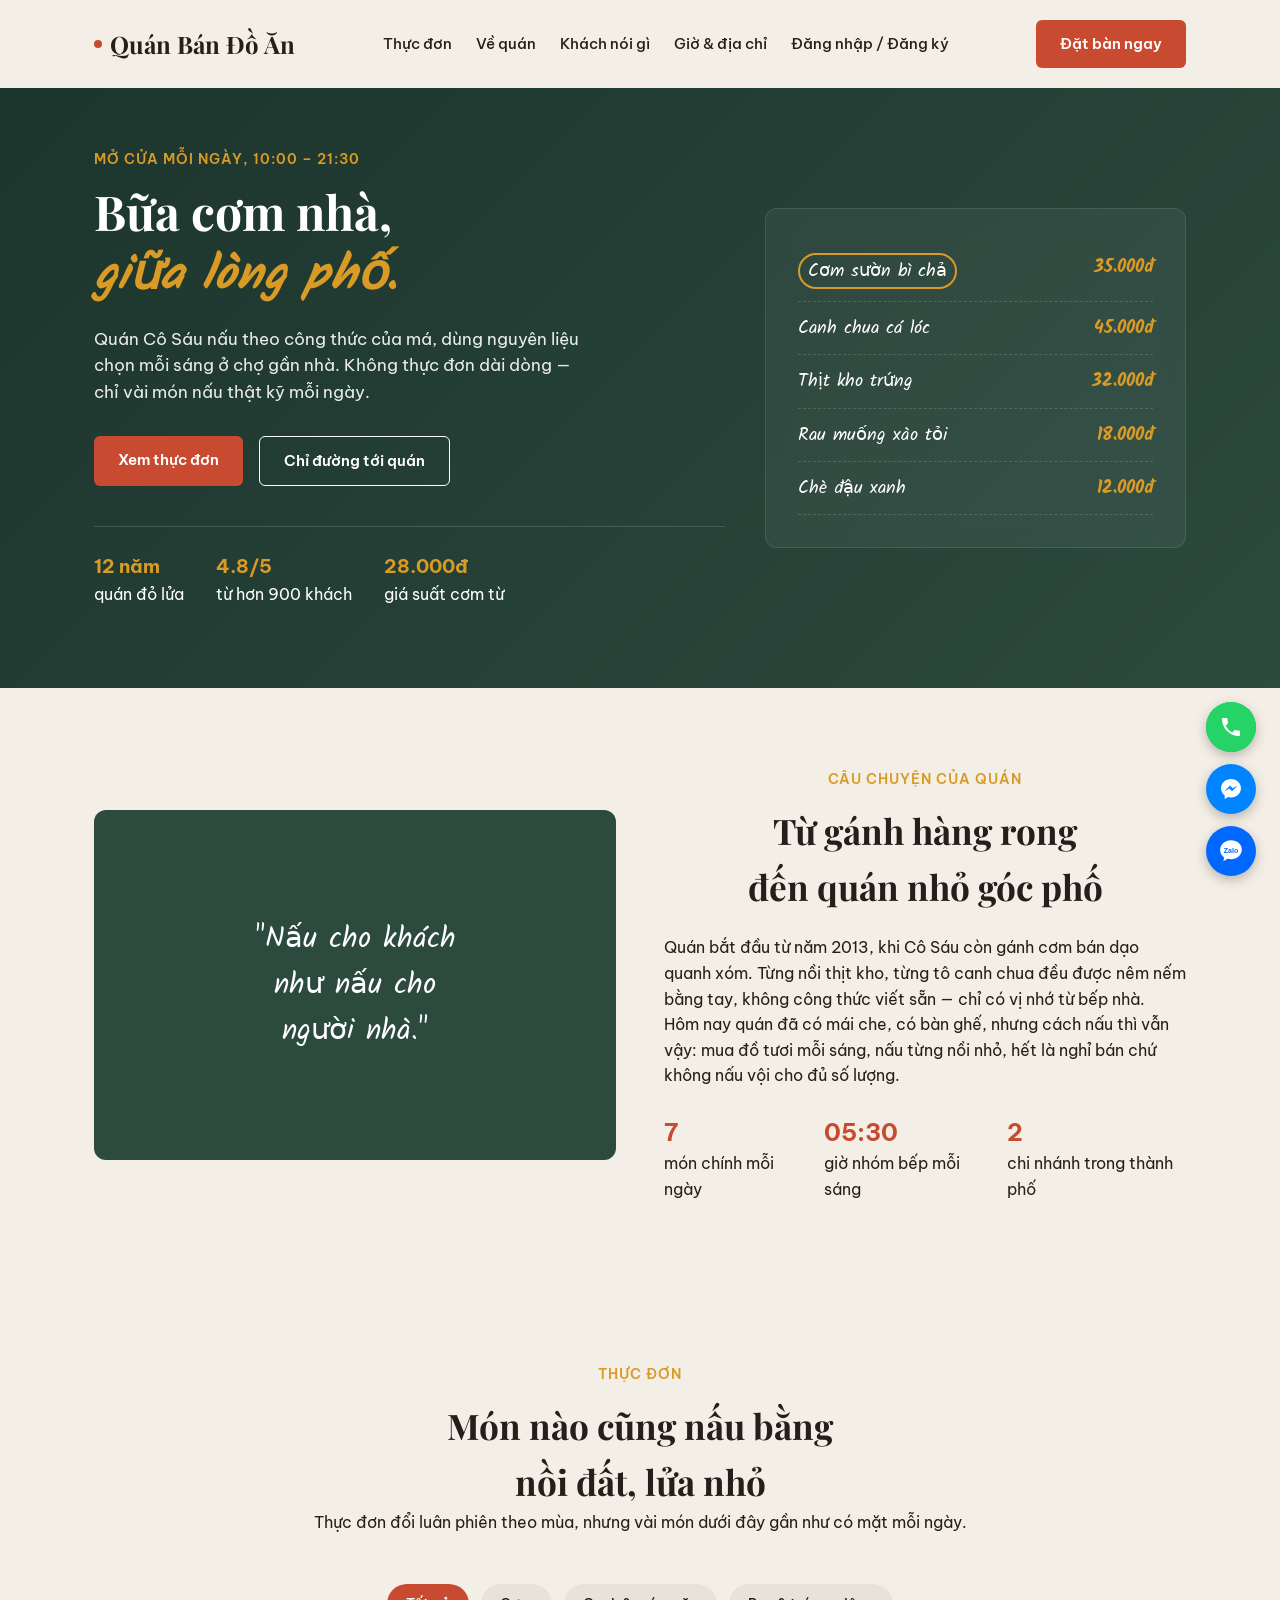
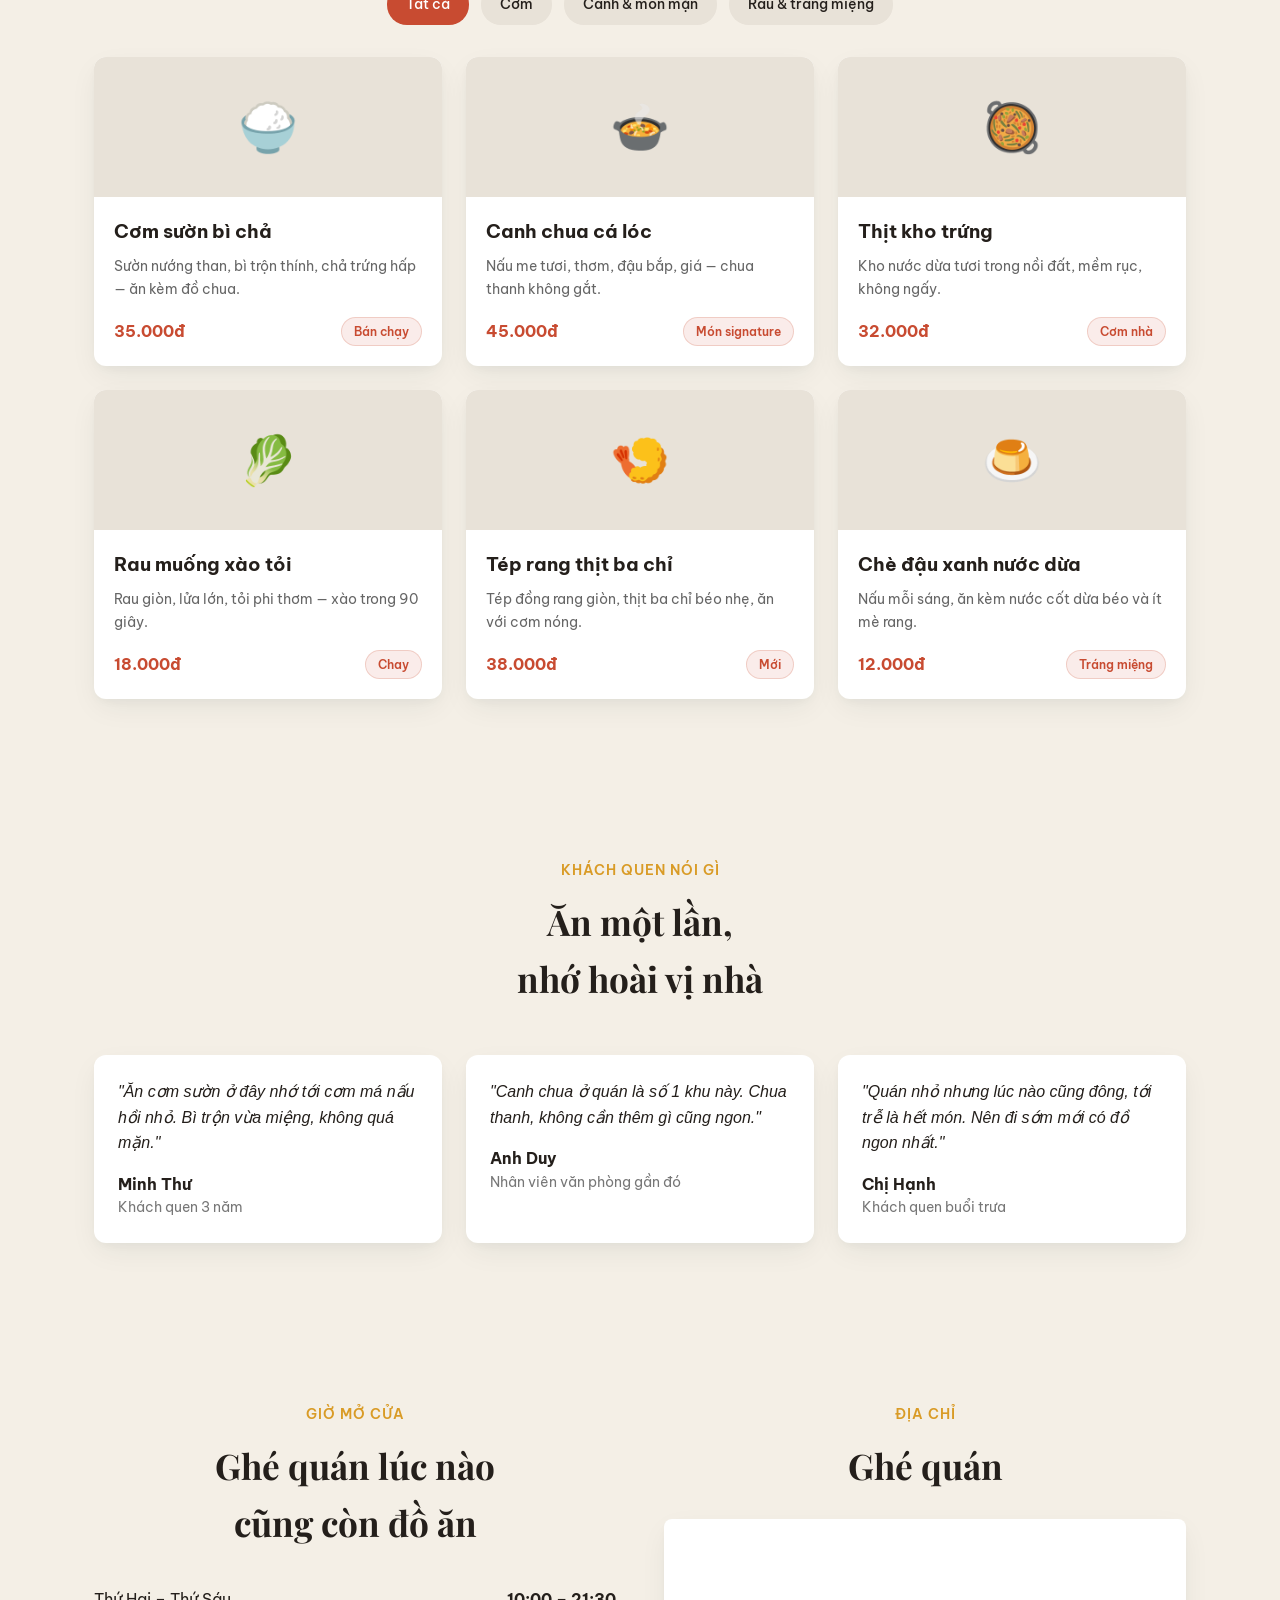
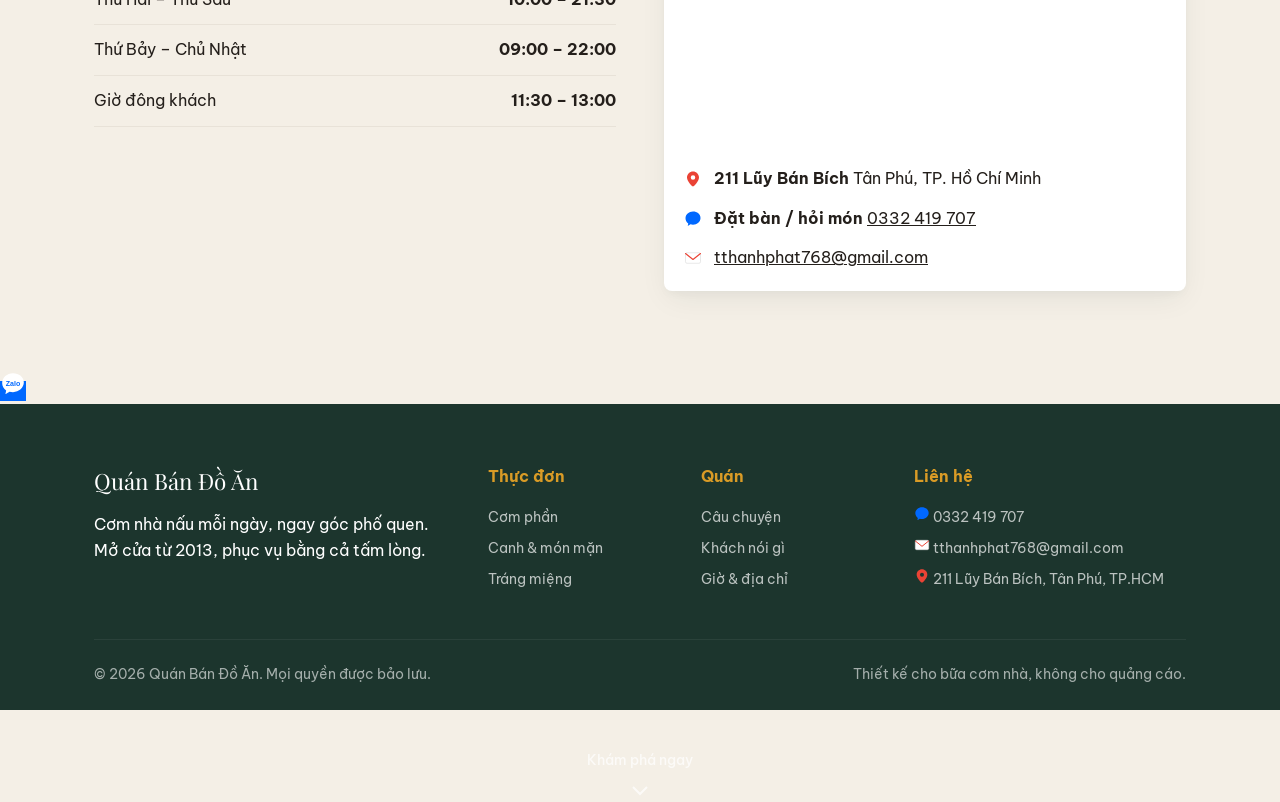
==== commit 2c593fe1: "Hien thi lai cum nut float zalo fb phone" ====
--- a/index.html
+++ b/index.html
@@ -268,6 +268,24 @@
       <span>Thiết kế cho bữa cơm nhà, không cho quảng cáo.</span>
     </div>
   </div>
+<div class="floating-buttons">
+  <a href="tel:0332419707" class="float-btn phone-float" aria-label="Gọi điện thoại">
+    <svg viewBox="0 0 24 24" width="24" height="24" fill="#ffffff">
+      <path d="M6.62 10.79a15.053 15.053 0 006.59 6.59l2.2-2.2c.27-.27.67-.36 1.02-.24 1.12.37 2.33.57 3.57.57.55 0 1 .45 1 1V20c0 .55-.45 1-1 1-9.39 0-17-7.61-17-17 0-.55.45-1 1-1h3.5c.55 0 1 .45 1 1 0 1.25.2 2.45.57 3.57.11.35.03.74-.25 1.02l-2.2 2.2z"/>
+    </svg>
+  </a>
+  <a href="https://facebook.com" target="_blank" rel="noopener" class="float-btn fb-float" aria-label="Nhắn tin Facebook">
+    <svg viewBox="0 0 24 24" width="24" height="24" fill="#ffffff">
+      <path d="M12 2C6.477 2 2 6.145 2 11.258c0 2.91 1.455 5.512 3.736 7.206V22l3.425-1.88c.905.251 1.868.388 2.839.388 5.523 0 10-4.145 10-9.25C22 6.145 17.523 2 12 2zm1.06 12.324l-2.6-2.774-5.07 2.774 5.578-5.92 2.66 2.774 5.012-2.774-5.58 5.92z"/>
+    </svg>
+  </a>
+  <a href="https://zalo.me/0332419707" target="_blank" rel="noopener" class="float-btn zalo-float" aria-label="Nhắn tin qua Zalo">
+    <svg viewBox="0 0 48 48" width="26" height="26" fill="none">
+      <path d="M24 4C12.95 4 4 12.06 4 22c0 5.6 2.87 10.6 7.36 13.9-.24 1.9-1 4.9-1.3 6.1-.06.24.2.44.42.32 2.3-1.24 5.7-3.24 7.06-4.08 2.05.5 4.2.76 6.46.76 11.05 0 20-8.06 20-18S35.05 4 24 4z" fill="#ffffff"/>
+      <text x="24" y="27" font-family="Arial, sans-serif" font-size="13" font-weight="700" fill="#0068FF" text-anchor="middle">Zalo</text>
+    </svg>
+  </a>
+</div>
 </footer>
 
 <script>
--- a/style.css
+++ b/style.css
@@ -624,4 +624,34 @@
   60% {
     transform: translateY(4px);
   }
-}+}
+.floating-buttons {
+  position: fixed;
+  bottom: 24px;
+  right: 24px;
+  display: flex;
+  flex-direction: column;
+  gap: 12px;
+  z-index: 9999 !important; /* Đẩy lớp hiển thị lên cao nhất */
+}
+
+.float-btn {
+  width: 50px;
+  height: 50px;
+  border-radius: 50%;
+  display: flex;
+  align-items: center;
+  justify-content: center;
+  box-shadow: 0 4px 12px rgba(0, 0, 0, 0.25);
+  transition: transform 0.25s ease, box-shadow 0.25s ease;
+  text-decoration: none;
+}
+
+.float-btn:hover {
+  transform: translateY(-3px) scale(1.05);
+  box-shadow: 0 6px 16px rgba(0, 0, 0, 0.35);
+}
+
+.phone-float { background-color: #25d366; }
+.fb-float { background-color: #0084ff; }
+.zalo-float { background-color: #0068ff; }
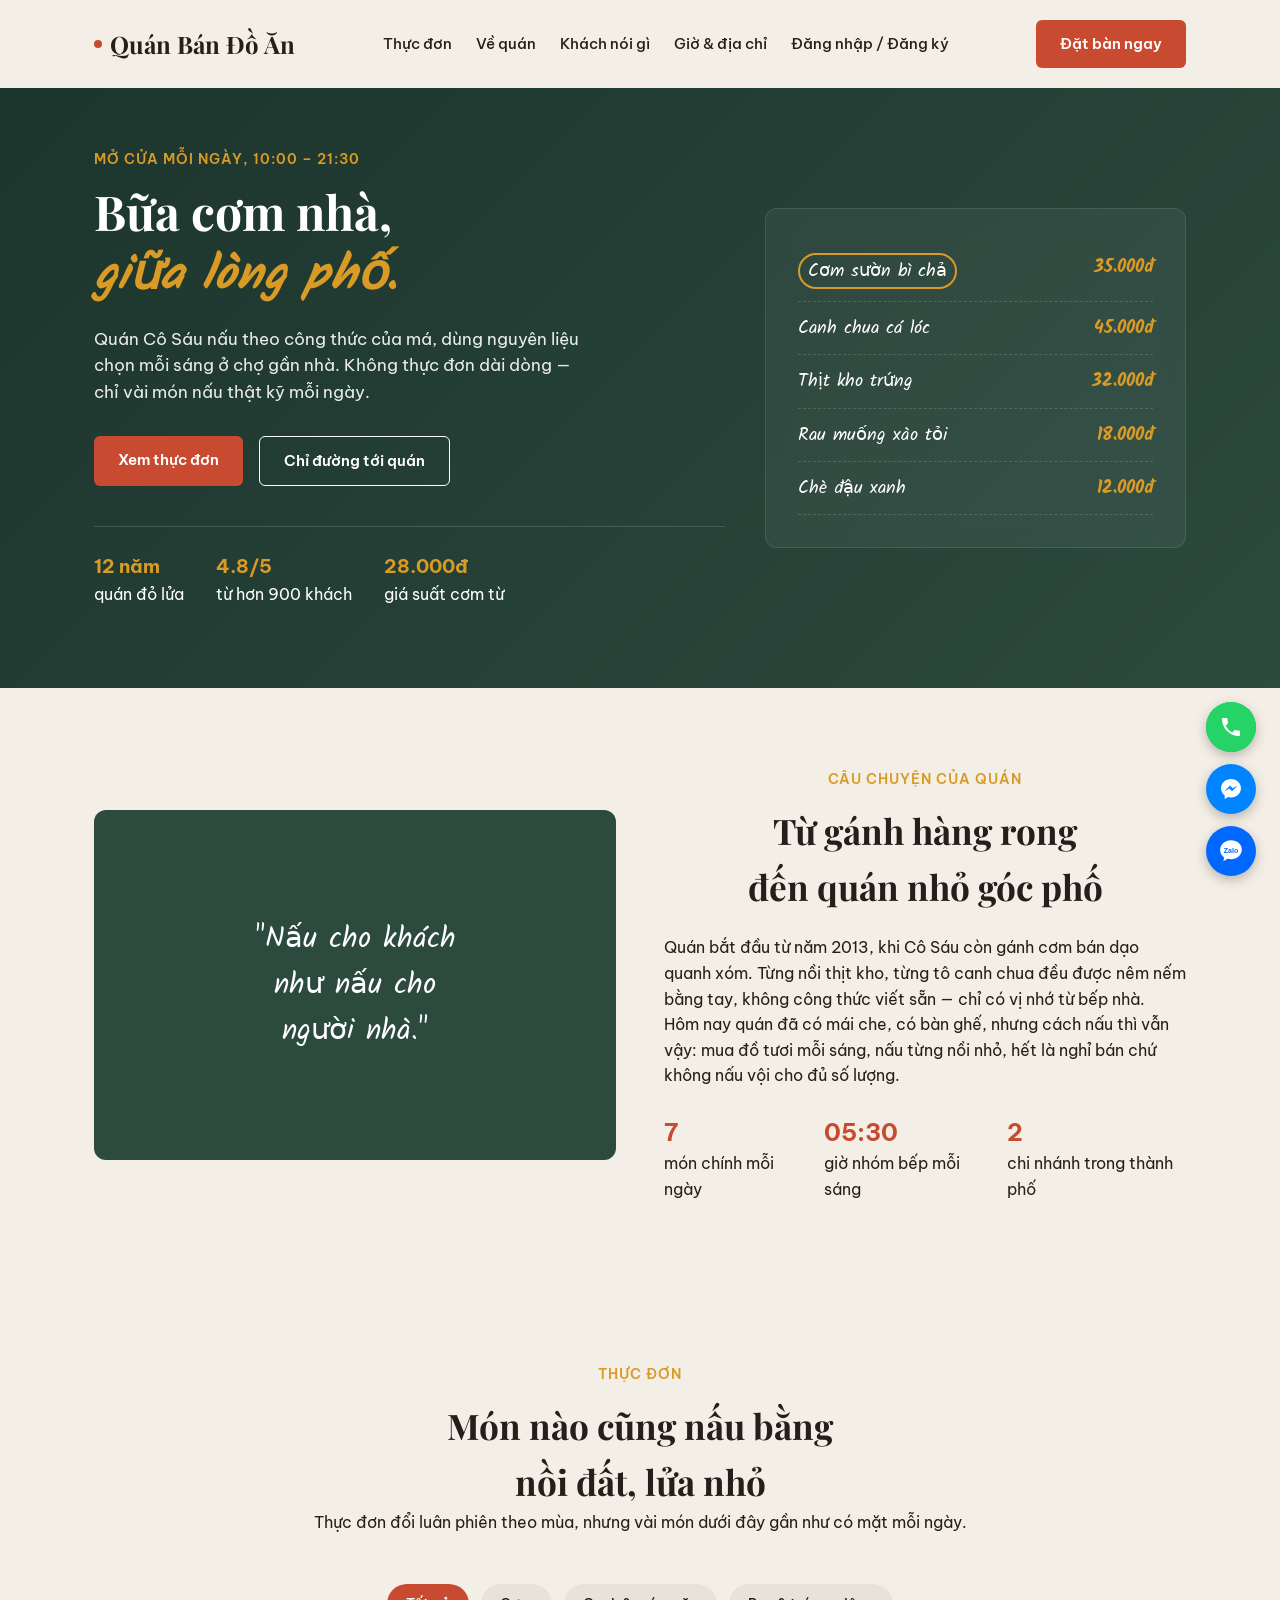
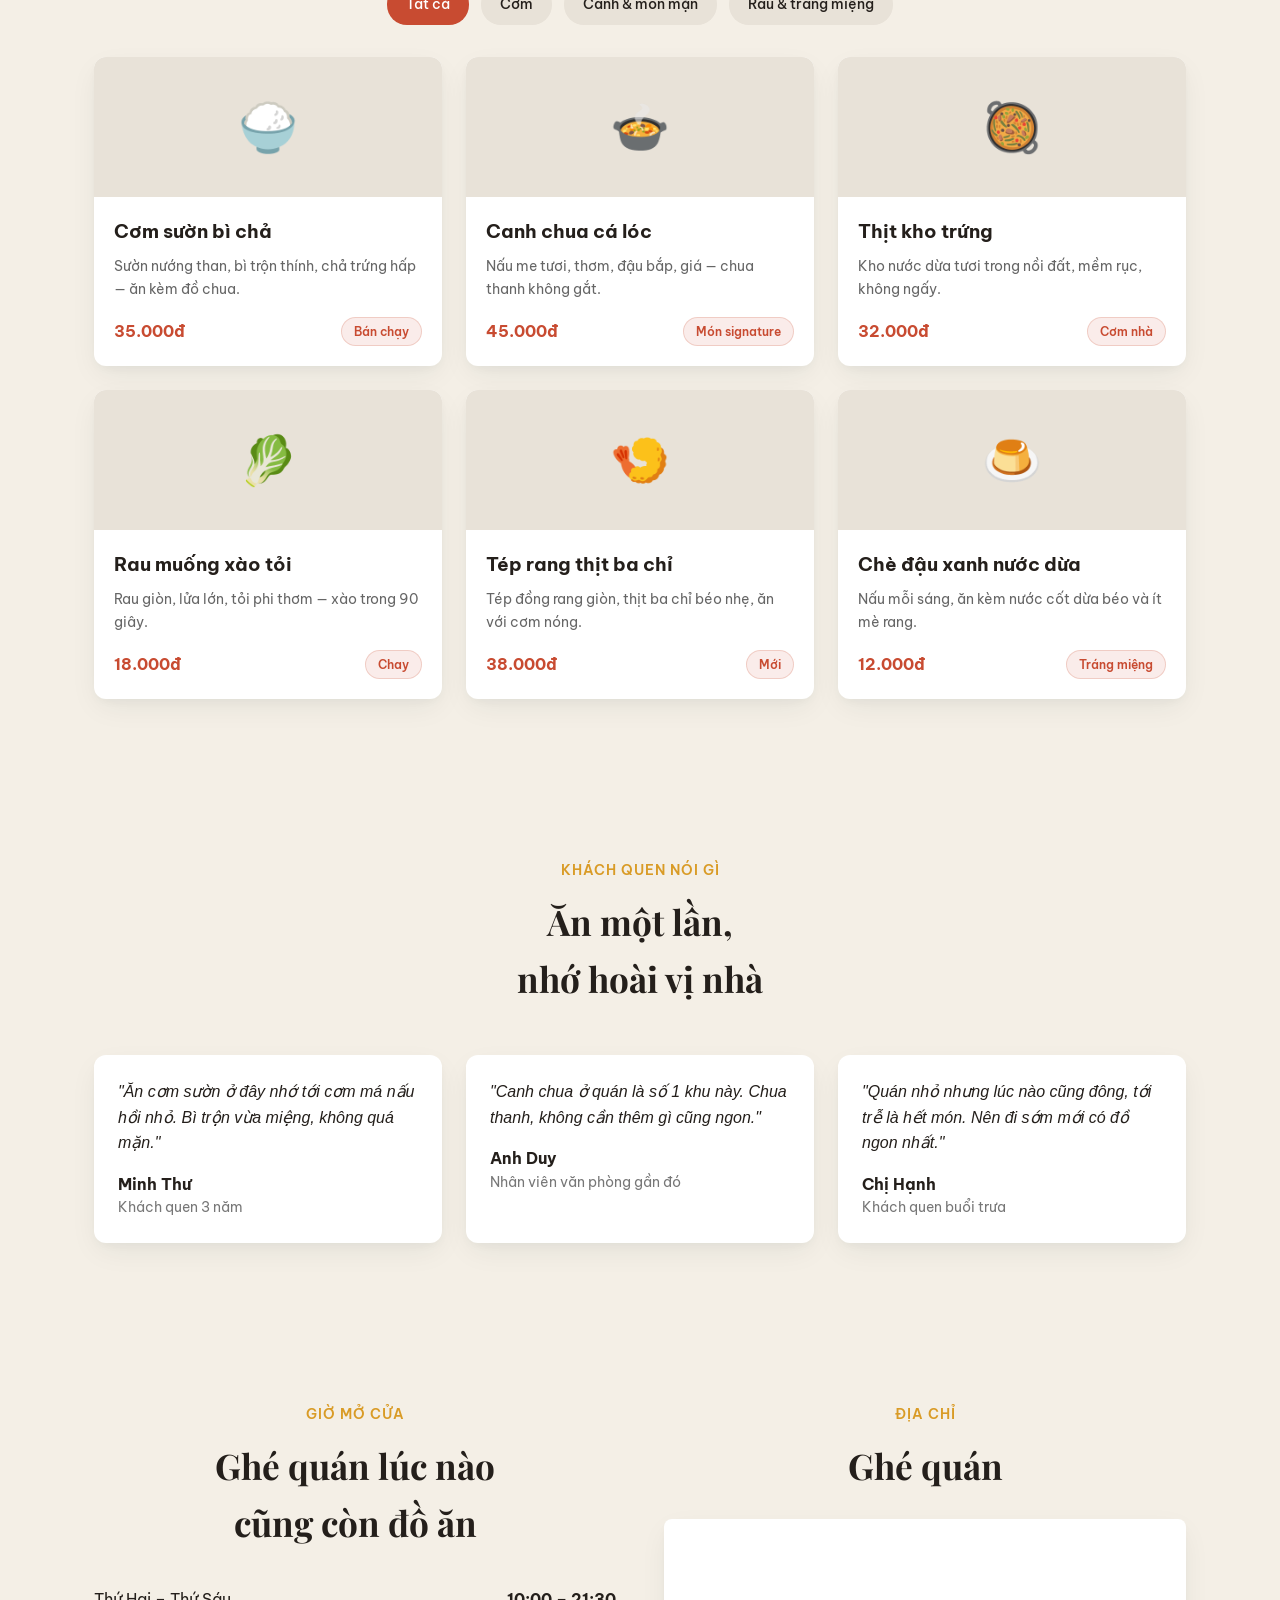
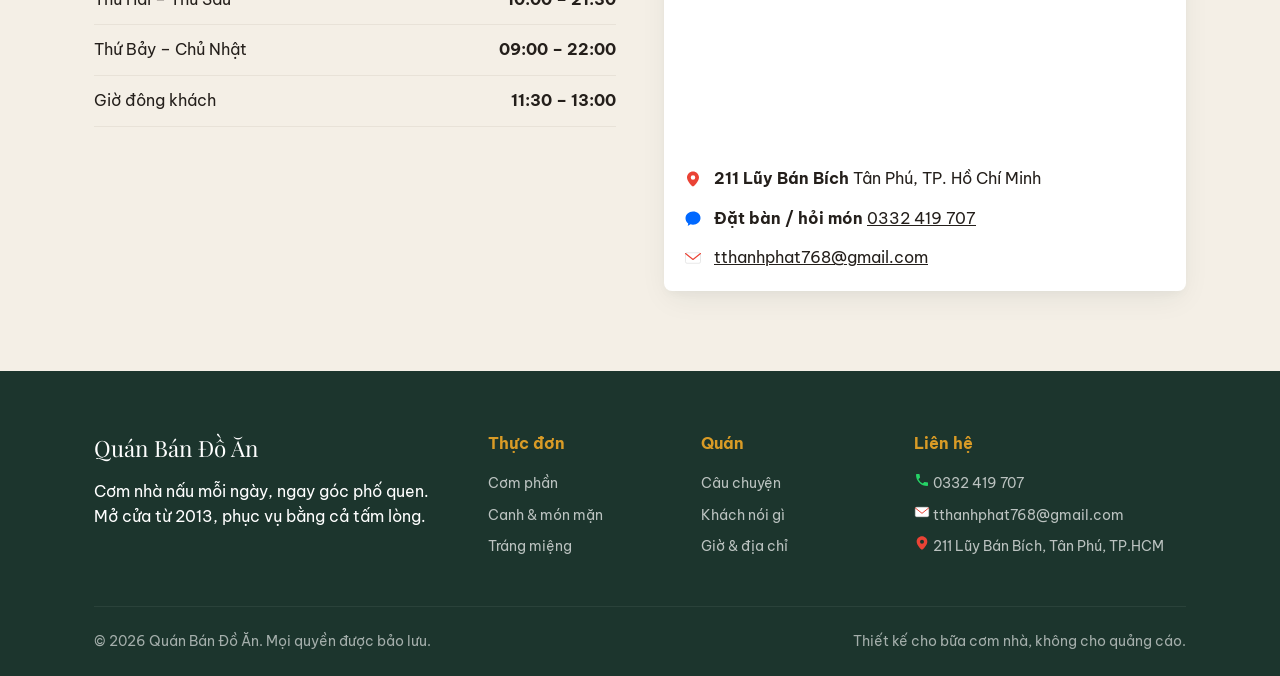
==== commit 211bd562: "Cap nhat nut phone goi dien truc tiep" ====
--- a/index.html
+++ b/index.html
@@ -1,13 +1,12 @@
 <!DOCTYPE html>
 <html lang="vi">
 <head>
-<meta charset="UTF-8">
-<meta name="viewport" content="width=device-width, initial-scale=1.0">
-<title>Quán Bán Đồ Ăn — Cơm nhà giữa lòng phố</title>
-<link rel="preconnect" href="https://fonts.googleapis.com">
-<link href="https://fonts.googleapis.com/css2?family=Be+Vietnam+Pro:wght@400;500;600;700&family=Playfair+Display:ital,wght@0,600;0,700;0,800;1,600&family=Kalam:wght@400;700&display=swap" rel="stylesheet">
-<link rel="stylesheet" href="style.css">
-
+  <meta charset="UTF-8">
+  <meta name="viewport" content="width=device-width, initial-scale=1.0">
+  <title>Quán Bán Đồ Ăn — Cơm nhà giữa lòng phố</title>
+  <link rel="preconnect" href="https://fonts.googleapis.com">
+  <link href="https://fonts.googleapis.com/css2?family=Be+Vietnam+Pro:wght@400;500;600;700&family=Playfair+Display:ital,wght@0,600;0,700;0,800;1,600&family=Kalam:wght@400;700&display=swap" rel="stylesheet">
+  <link rel="stylesheet" href="./style.css">
 </head>
 <body>
 
@@ -18,7 +17,7 @@
       <a href="#thuc-don">Thực đơn</a>
       <a href="#ve-chung-toi">Về quán</a>
       <a href="#danh-gia">Khách nói gì</a>
-      <a href="#gio-mo-cua">Giờ &amp; địa chỉ</a>
+      <a href="#gio-mo-cua">Giờ & địa chỉ</a>
       <a href="dang-nhap.html" id="nav-auth-link">Đăng nhập / Đăng ký</a>
       <a href="#" id="nav-logout-link" style="display:none; color:rgba(36,31,27,0.55); font-weight:500;">Đăng xuất</a>
     </div>
@@ -87,8 +86,8 @@
     <div class="tabs">
       <span class="tab active">Tất cả</span>
       <span class="tab">Cơm</span>
-      <span class="tab">Canh &amp; món mặn</span>
-      <span class="tab">Rau &amp; tráng miệng</span>
+      <span class="tab">Canh & món mặn</span>
+      <span class="tab">Rau & tráng miệng</span>
     </div>
     <div class="dish-grid">
       <div class="dish-card">
@@ -205,7 +204,7 @@
             <svg class="contact-icon" viewBox="0 0 48 48" width="18" height="18"><path d="M24 4C12.95 4 4 12.06 4 22c0 5.6 2.87 10.6 7.36 13.9-.24 1.9-1 4.9-1.3 6.1-.06.24.2.44.42.32 2.3-1.24 5.7-3.24 7.06-4.08 2.05.5 4.2.76 6.46.76 11.05 0 20-8.06 20-18S35.05 4 24 4z" fill="#0068FF"/></svg>
             <div>
               <strong>Đặt bàn / hỏi món</strong>
-              <span><a href="https://zalo.me/0332419707" target="_blank" rel="noopener" style="color:inherit;">0332 419 707</a></span>
+              <span><a href="tel:0332419707" style="color:inherit;">0332 419 707</a></span>
             </div>
           </div>
           <div class="contact-line" style="margin-top:14px;">
@@ -220,56 +219,8 @@
   </div>
 </section>
 
-<!-- Nút liên hệ nhanh qua Zalo -->
-<a href="https://zalo.me/0332419707" target="_blank" rel="noopener" class="zalo-float" aria-label="Nhắn tin qua Zalo">
-  <svg viewBox="0 0 48 48" width="26" height="26" fill="none" xmlns="http://www.w3.org/2000/svg">
-    <path d="M24 4C12.95 4 4 12.06 4 22c0 5.6 2.87 10.6 7.36 13.9-.24 1.9-1 4.9-1.3 6.1-.06.24.2.44.42.32 2.3-1.24 5.7-3.24 7.06-4.08 2.05.5 4.2.76 6.46.76 11.05 0 20-8.06 20-18S35.05 4 24 4z" fill="#ffffff"/>
-    <text x="24" y="27" font-family="Arial, sans-serif" font-size="13" font-weight="700" fill="#0068FF" text-anchor="middle">Zalo</text>
-  </svg>
-</a>
-
-<footer>
-  <div class="wrap">
-    <div class="foot-grid">
-      <div>
-        <div class="foot-logo">Quán Bán Đồ Ăn</div>
-        <p>Cơm nhà nấu mỗi ngày, ngay góc phố quen. Mở cửa từ 2013, phục vụ bằng cả tấm lòng.</p>
-      </div>
-      <div class="foot-col">
-        <h4>Thực đơn</h4>
-        <a href="#thuc-don">Cơm phần</a>
-        <a href="#thuc-don">Canh &amp; món mặn</a>
-        <a href="#thuc-don">Tráng miệng</a>
-      </div>
-      <div class="foot-col">
-        <h4>Quán</h4>
-        <a href="#ve-chung-toi">Câu chuyện</a>
-        <a href="#danh-gia">Khách nói gì</a>
-        <a href="#gio-mo-cua">Giờ &amp; địa chỉ</a>
-      </div>
-      <div class="foot-col">
-        <h4>Liên hệ</h4>
-        <a href="https://zalo.me/0332419707" target="_blank" rel="noopener" class="foot-contact-link">
-          <svg class="contact-icon" viewBox="0 0 48 48" width="16" height="16"><path d="M24 4C12.95 4 4 12.06 4 22c0 5.6 2.87 10.6 7.36 13.9-.24 1.9-1 4.9-1.3 6.1-.06.24.2.44.42.32 2.3-1.24 5.7-3.24 7.06-4.08 2.05.5 4.2.76 6.46.76 11.05 0 20-8.06 20-18S35.05 4 24 4z" fill="#0068FF"/></svg>
-          0332 419 707
-        </a>
-        <a href="mailto:tthanhphat768@gmail.com" class="foot-contact-link">
-          <svg class="contact-icon" viewBox="0 0 48 48" width="16" height="16"><rect x="4" y="10" width="40" height="28" rx="4" fill="#ffffff" stroke="#E0E0E0" stroke-width="2"/><path d="M4 12 L24 28 L44 12" fill="none" stroke="#EA4335" stroke-width="3" stroke-linecap="round" stroke-linejoin="round"/></svg>
-          tthanhphat768@gmail.com
-        </a>
-        <a href="https://www.google.com/maps?q=211%20L%C5%A9y%20B%C3%A1n%20B%C3%ADch%2C%20T%C3%A2n%20Ph%C3%BA%2C%20TP.HCM" target="_blank" rel="noopener" class="foot-contact-link">
-          <svg class="contact-icon" viewBox="0 0 24 24" width="16" height="16"><path d="M12 2C7.58 2 4 5.58 4 10c0 5.25 7 12 8 12s8-6.75 8-12c0-4.42-3.58-8-8-8zm0 11a3 3 0 110-6 3 3 0 010 6z" fill="#EA4335"/></svg>
-          211 Lũy Bán Bích, Tân Phú, TP.HCM
-        </a>
-      </div>
-    </div>
-    <div class="foot-bottom">
-      <span>© 2026 Quán Bán Đồ Ăn. Mọi quyền được bảo lưu.</span>
-      <span>Thiết kế cho bữa cơm nhà, không cho quảng cáo.</span>
-    </div>
-  </div>
 <div class="floating-buttons">
-  <a href="tel:0332419707" class="float-btn phone-float" aria-label="Gọi điện thoại">
+  <a href="tel:0332419707" class="float-btn phone-float" aria-label="Gọi điện thoại ngay">
     <svg viewBox="0 0 24 24" width="24" height="24" fill="#ffffff">
       <path d="M6.62 10.79a15.053 15.053 0 006.59 6.59l2.2-2.2c.27-.27.67-.36 1.02-.24 1.12.37 2.33.57 3.57.57.55 0 1 .45 1 1V20c0 .55-.45 1-1 1-9.39 0-17-7.61-17-17 0-.55.45-1 1-1h3.5c.55 0 1 .45 1 1 0 1.25.2 2.45.57 3.57.11.35.03.74-.25 1.02l-2.2 2.2z"/>
     </svg>
@@ -286,85 +237,49 @@
     </svg>
   </a>
 </div>
+
+<footer>
+  <div class="wrap">
+    <div class="foot-grid">
+      <div>
+        <div class="foot-logo">Quán Bán Đồ Ăn</div>
+        <p>Cơm nhà nấu mỗi ngày, ngay góc phố quen. Mở cửa từ 2013, phục vụ bằng cả tấm lòng.</p>
+      </div>
+      <div class="foot-col">
+        <h4>Thực đơn</h4>
+        <a href="#thuc-don">Cơm phần</a>
+        <a href="#thuc-don">Canh & món mặn</a>
+        <a href="#thuc-don">Tráng miệng</a>
+      </div>
+      <div class="foot-col">
+        <h4>Quán</h4>
+        <a href="#ve-chung-toi">Câu chuyện</a>
+        <a href="#danh-gia">Khách nói gì</a>
+        <a href="#gio-mo-cua">Giờ & địa chỉ</a>
+      </div>
+      <div class="foot-col">
+        <h4>Liên hệ</h4>
+        <a href="tel:0332419707" class="foot-contact-link">
+          <svg class="contact-icon" viewBox="0 0 24 24" width="16" height="16"><path d="M6.62 10.79a15.053 15.053 0 006.59 6.59l2.2-2.2c.27-.27.67-.36 1.02-.24 1.12.37 2.33.57 3.57.57.55 0 1 .45 1 1V20c0 .55-.45 1-1 1-9.39 0-17-7.61-17-17 0-.55.45-1 1-1h3.5c.55 0 1 .45 1 1 0 1.25.2 2.45.57 3.57.11.35.03.74-.25 1.02l-2.2 2.2z" fill="#25d366"/></svg>
+          0332 419 707
+        </a>
+        <a href="mailto:tthanhphat768@gmail.com" class="foot-contact-link">
+          <svg class="contact-icon" viewBox="0 0 48 48" width="16" height="16"><rect x="4" y="10" width="40" height="28" rx="4" fill="#ffffff" stroke="#E0E0E0" stroke-width="2"/><path d="M4 12 L24 28 L44 12" fill="none" stroke="#EA4335" stroke-width="3" stroke-linecap="round" stroke-linejoin="round"/></svg>
+          tthanhphat768@gmail.com
+        </a>
+        <a href="https://www.google.com/maps?q=211%20L%C5%A9y%20B%C3%A1n%20B%C3%ADch%2C%20T%C3%A2n%20Ph%C3%BA%2C%20TP.HCM" target="_blank" rel="noopener" class="foot-contact-link">
+          <svg class="contact-icon" viewBox="0 0 24 24" width="16" height="16"><path d="M12 2C7.58 2 4 5.58 4 10c0 5.25 7 12 8 12s8-6.75 8-12c0-4.42-3.58-8-8-8zm0 11a3 3 0 110-6 3 3 0 010 6z" fill="#EA4335"/></svg>
+          211 Lũy Bán Bích, Tân Phú, TP.HCM
+        </a>
+      </div>
+    </div>
+    <div class="foot-bottom">
+      <span>© 2026 Quán Bán Đồ Ăn. Mọi quyền được bảo lưu.</span>
+      <span>Thiết kế cho bữa cơm nhà, không cho quảng cáo.</span>
+    </div>
+  </div>
 </footer>
 
-<script>
-  // Nếu đã "đăng nhập" (lưu tạm trong trình duyệt), hiện tên tài khoản + dòng đăng xuất riêng
-  (function(){
-    const authLink = document.getElementById('nav-auth-link');
-    const logoutLink = document.getElementById('nav-logout-link');
-    if(!authLink || !logoutLink) return;
-    const saved = localStorage.getItem('quanCoSauUser');
-    if(saved){
-      try{
-        const user = JSON.parse(saved);
-        if(user && user.name){
-          authLink.textContent = 'Xin chào, ' + user.name;
-          authLink.removeAttribute('href');
-          authLink.style.color = 'var(--chili)';
-          authLink.style.fontWeight = '700';
-          authLink.style.cursor = 'default';
-
-          logoutLink.style.display = 'inline';
-          logoutLink.addEventListener('click', function(e){
-            e.preventDefault();
-            localStorage.removeItem('quanCoSauUser');
-            window.location.reload();
-          });
-        }
-      }catch(err){}
-    }
-  })();
-
-  // ---------- Hiệu ứng xuất hiện mượt khi cuộn trang ----------
-  (function(){
-    const targets = document.querySelectorAll(
-      '.section-head, .dish-card, .testi-card, .about-visual, .about-copy, .board, .map-box, .hours-list, .stat-row'
-    );
-    targets.forEach(el => el.classList.add('reveal'));
-
-    const observer = new IntersectionObserver((entries)=>{
-      entries.forEach(entry=>{
-        if(entry.isIntersecting){
-          entry.target.classList.add('is-visible');
-          observer.unobserve(entry.target);
-        }
-      });
-    }, { threshold: 0.15, rootMargin: '0px 0px -40px 0px' });
-
-    targets.forEach(el => observer.observe(el));
-  })();
-
-  // ---------- Thanh menu đổ bóng khi cuộn ----------
-  (function(){
-    const header = document.querySelector('header');
-    if(!header) return;
-    function onScroll(){
-      header.classList.toggle('scrolled', window.scrollY > 8);
-    }
-    window.addEventListener('scroll', onScroll, { passive:true });
-    onScroll();
-  })();
-
-  // ---------- Nút menu (hamburger) trên điện thoại ----------
-  (function(){
-    const toggleBtn = document.getElementById('menu-toggle');
-    const navLinks = document.querySelector('.nav-links');
-    if(!toggleBtn || !navLinks) return;
-    toggleBtn.addEventListener('click', ()=>{
-      navLinks.classList.toggle('open');
-    });
-    // đóng menu lại khi bấm chọn 1 mục
-    navLinks.querySelectorAll('a').forEach(link=>{
-      link.addEventListener('click', ()=> navLinks.classList.remove('open'));
-    });
-  })();
-</script>
-<a href="#thuc-don" class="scroll-down-btn" aria-label="Cuộn xuống xem thực đơn">
-  <span>Khám phá ngay</span>
-  <svg viewBox="0 0 24 24" width="24" height="24" fill="none" stroke="currentColor" stroke-width="2">
-    <path d="M19 9l-7 7-7-7"/>
-  </svg>
-</a>
+<script src="script.js"></script>
 </body>
 </html>
